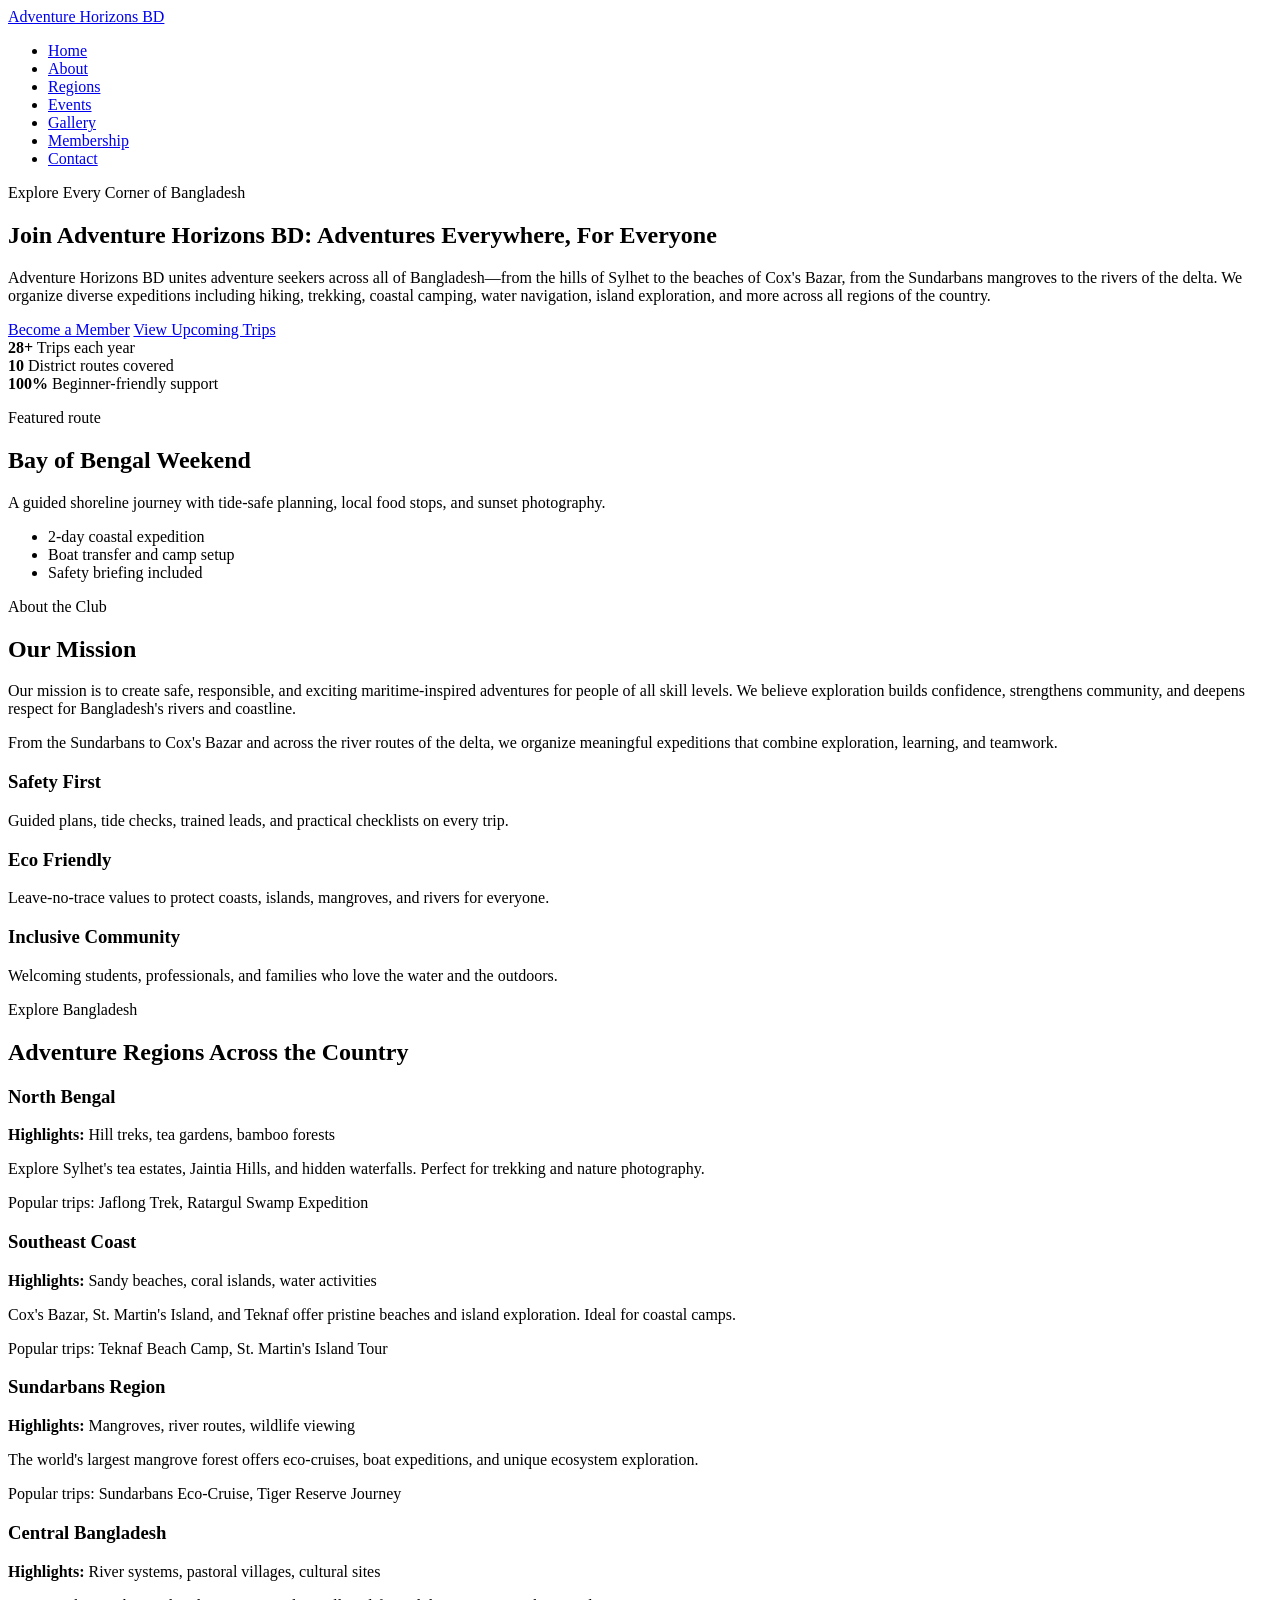
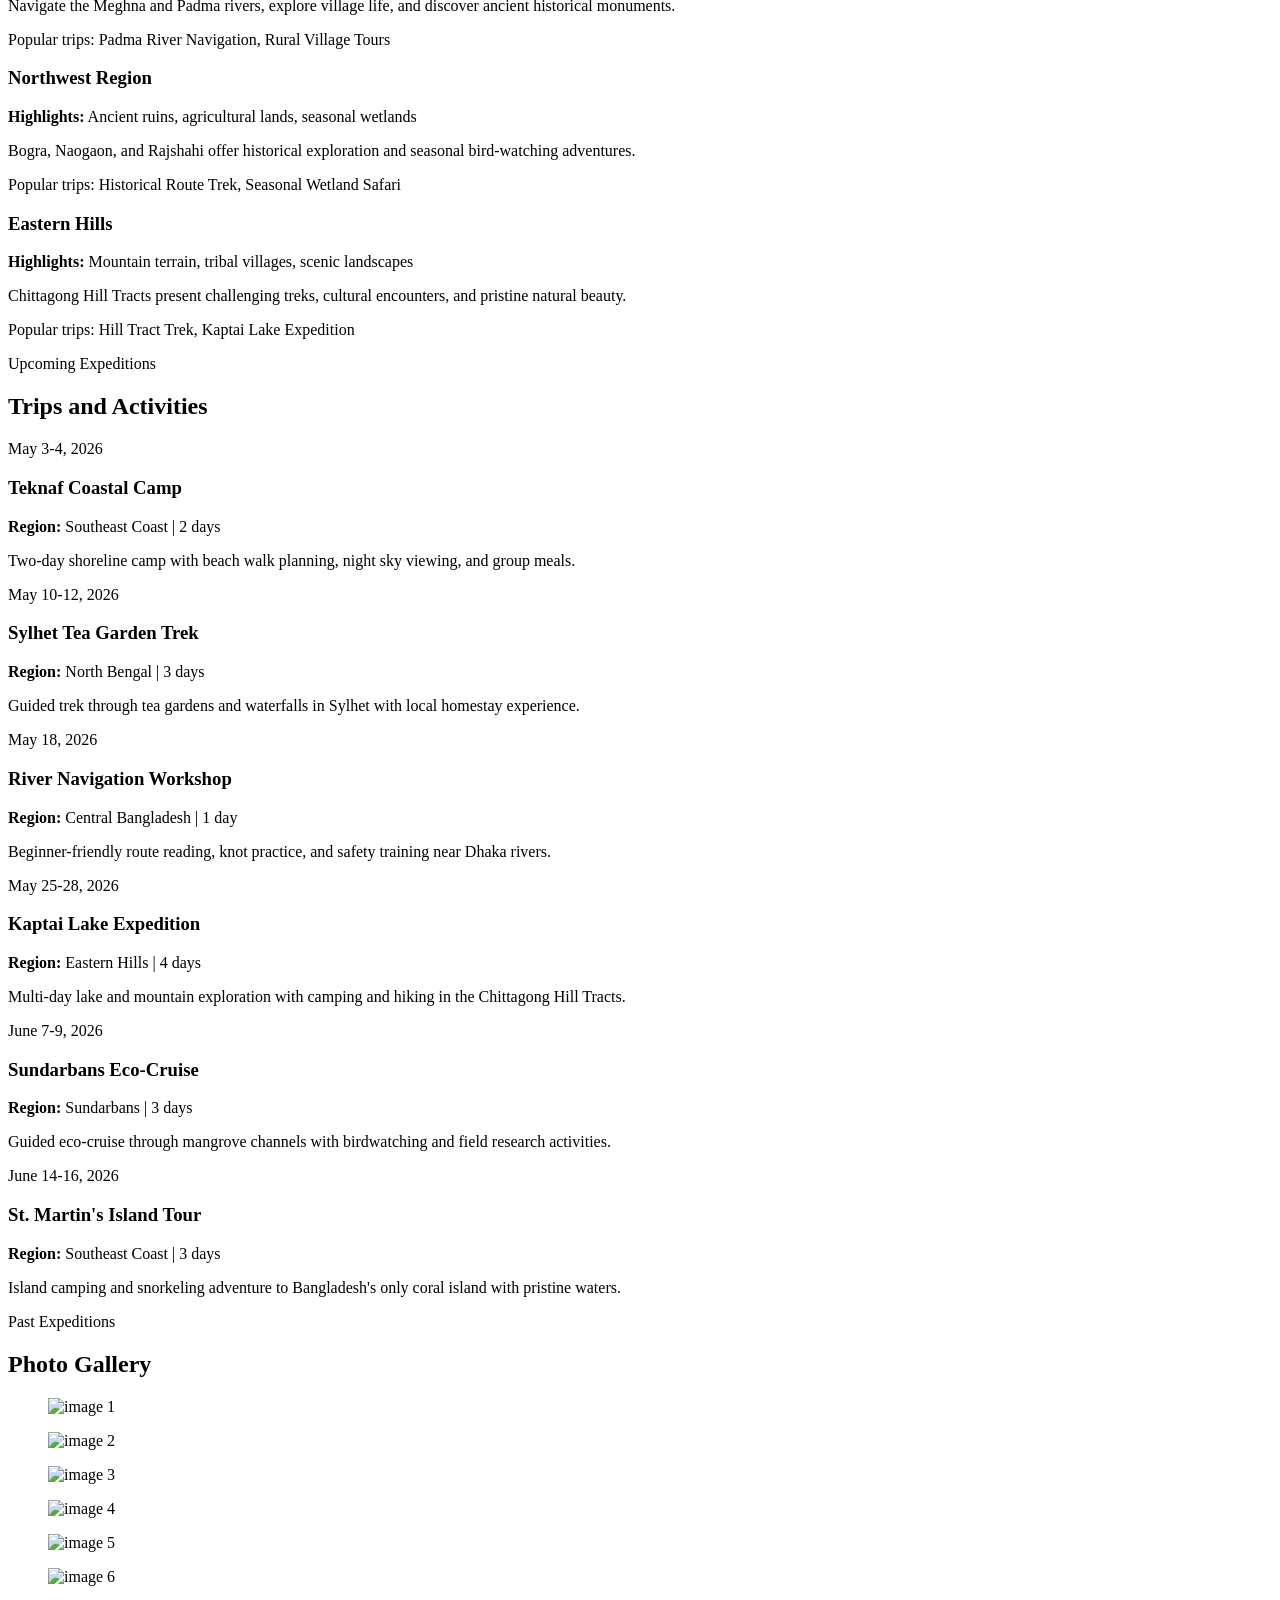
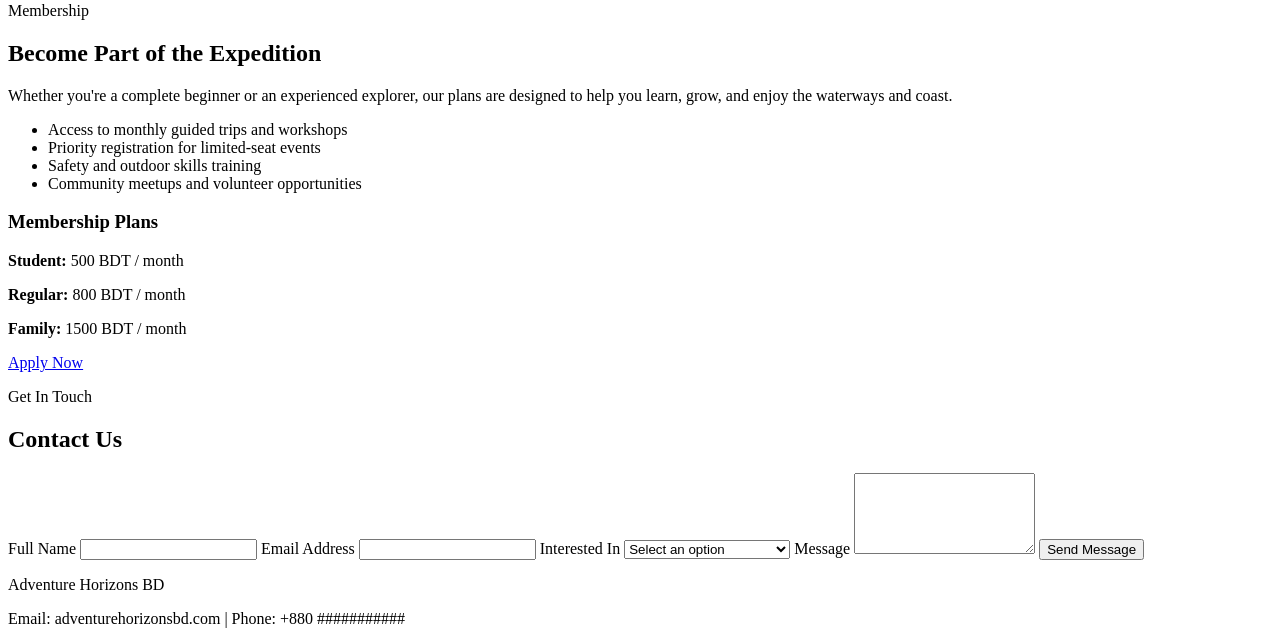
==== index.html @ 8d4cd026 "build the html structure for the website" ====
<!DOCTYPE html>
<html lang="en">
  <head>
    <meta charset="UTF-8" />
    <meta name="viewport" content="width=device-width, initial-scale=1.0" />
    <meta
      name="description"
      content="Adventure Horizons BD - outdoor adventures, expeditions, and community activities across Bangladesh."
    />
    <title>Adventure Horizons BD</title>
    <link rel="preconnect" href="https://fonts.googleapis.com" />
    <link rel="preconnect" href="https://fonts.gstatic.com" crossorigin />
    <link
      href="https://fonts.googleapis.com/css2?family=Sora:wght@400;500;600;700;800&family=Source+Sans+3:wght@400;600;700&display=swap"
      rel="stylesheet"
    />
  </head>
  <body>
    <header class="site-header">
      <div class="container nav-wrap">
        <a class="brand" href="#home">
          <span>Adventure Horizons BD</span>
        </a>

        <nav aria-label="Main navigation">
          <ul class="nav-list">
            <li><a href="#home">Home</a></li>
            <li><a href="#about">About</a></li>
            <li><a href="#regions">Regions</a></li>
            <li><a href="#events">Events</a></li>
            <li><a href="#gallery">Gallery</a></li>
            <li><a href="#membership">Membership</a></li>
            <li><a href="#contact">Contact</a></li>
          </ul>
        </nav>
      </div>
    </header>

    <main>
      <section id="home" class="hero">
        <div class="hero-overlay"></div>
        <div class="container hero-content">
          <p class="eyebrow">Explore Every Corner of Bangladesh</p>
          <h1>Join Adventure Horizons BD: Adventures Everywhere, For Everyone</h1>
          <p>
            Adventure Horizons BD unites adventure seekers across all of Bangladesh—from the hills of Sylhet to the beaches of Cox's Bazar, from the Sundarbans mangroves to the rivers of the delta. We organize diverse expeditions including hiking, trekking, coastal camping, water navigation, island exploration, and more across all regions of the country.
          </p>
          <div class="hero-actions">
            <a class="btn btn-primary" href="#membership">Become a Member</a>
            <a class="btn btn-secondary" href="#events">View Upcoming Trips</a>
          </div>
          <div class="hero-stats" aria-label="Club highlights">
            <div>
              <strong>28+</strong>
              <span>Trips each year</span>
            </div>
            <div>
              <strong>10</strong>
              <span>District routes covered</span>
            </div>
            <div>
              <strong>100%</strong>
              <span>Beginner-friendly support</span>
            </div>
          </div>
        </div>
        <aside class="hero-panel" aria-label="Featured expedition panel">
          <p class="panel-label">Featured route</p>
          <h2>Bay of Bengal Weekend</h2>
          <p>
            A guided shoreline journey with tide-safe planning, local food stops,
            and sunset photography.
          </p>
          <ul class="panel-list">
            <li>2-day coastal expedition</li>
            <li>Boat transfer and camp setup</li>
            <li>Safety briefing included</li>
          </ul>
        </aside>
      </section>

      <section id="about" class="section">
        <div class="container split-layout">
          <div>
            <p class="eyebrow">About the Club</p>
            <h2>Our Mission</h2>
            <p>
              Our mission is to create safe, responsible, and exciting maritime-inspired
              adventures for people of all skill levels. We believe exploration builds
              confidence, strengthens community, and deepens respect for Bangladesh's rivers
              and coastline.
            </p>
            <p>
              From the Sundarbans to Cox's Bazar and across the river routes of the delta,
              we organize meaningful expeditions that combine exploration, learning, and teamwork.
            </p>
          </div>
          <div class="info-cards" aria-label="Club values">
            <article class="card">
              <h3>Safety First</h3>
              <p>Guided plans, tide checks, trained leads, and practical checklists on every trip.</p>
            </article>
            <article class="card">
              <h3>Eco Friendly</h3>
              <p>Leave-no-trace values to protect coasts, islands, mangroves, and rivers for everyone.</p>
            </article>
            <article class="card">
              <h3>Inclusive Community</h3>
              <p>Welcoming students, professionals, and families who love the water and the outdoors.</p>
            </article>
          </div>
        </div>
      </section>

      <section id="regions" class="section">
        <div class="container">
          <p class="eyebrow">Explore Bangladesh</p>
          <h2>Adventure Regions Across the Country</h2>
          <div class="regions-grid">
            <article class="region-card">
              <h3>North Bengal</h3>
              <p><strong>Highlights:</strong> Hill treks, tea gardens, bamboo forests</p>
              <p>Explore Sylhet's tea estates, Jaintia Hills, and hidden waterfalls. Perfect for trekking and nature photography.</p>
              <p class="region-trips">Popular trips: Jaflong Trek, Ratargul Swamp Expedition</p>
            </article>
            <article class="region-card">
              <h3>Southeast Coast</h3>
              <p><strong>Highlights:</strong> Sandy beaches, coral islands, water activities</p>
              <p>Cox's Bazar, St. Martin's Island, and Teknaf offer pristine beaches and island exploration. Ideal for coastal camps.</p>
              <p class="region-trips">Popular trips: Teknaf Beach Camp, St. Martin's Island Tour</p>
            </article>
            <article class="region-card">
              <h3>Sundarbans Region</h3>
              <p><strong>Highlights:</strong> Mangroves, river routes, wildlife viewing</p>
              <p>The world's largest mangrove forest offers eco-cruises, boat expeditions, and unique ecosystem exploration.</p>
              <p class="region-trips">Popular trips: Sundarbans Eco-Cruise, Tiger Reserve Journey</p>
            </article>
            <article class="region-card">
              <h3>Central Bangladesh</h3>
              <p><strong>Highlights:</strong> River systems, pastoral villages, cultural sites</p>
              <p>Navigate the Meghna and Padma rivers, explore village life, and discover ancient historical monuments.</p>
              <p class="region-trips">Popular trips: Padma River Navigation, Rural Village Tours</p>
            </article>
            <article class="region-card">
              <h3>Northwest Region</h3>
              <p><strong>Highlights:</strong> Ancient ruins, agricultural lands, seasonal wetlands</p>
              <p>Bogra, Naogaon, and Rajshahi offer historical exploration and seasonal bird-watching adventures.</p>
              <p class="region-trips">Popular trips: Historical Route Trek, Seasonal Wetland Safari</p>
            </article>
            <article class="region-card">
              <h3>Eastern Hills</h3>
              <p><strong>Highlights:</strong> Mountain terrain, tribal villages, scenic landscapes</p>
              <p>Chittagong Hill Tracts present challenging treks, cultural encounters, and pristine natural beauty.</p>
              <p class="region-trips">Popular trips: Hill Tract Trek, Kaptai Lake Expedition</p>
            </article>
          </div>
        </div>
      </section>

      <section id="events" class="section section-muted">
        <div class="container">
          <p class="eyebrow">Upcoming Expeditions</p>
          <h2>Trips and Activities</h2>
          <div class="grid-events-expanded">
            <article class="event-card">
              <p class="event-date">May 3-4, 2026</p>
              <h3>Teknaf Coastal Camp</h3>
              <p><strong>Region:</strong> Southeast Coast | 2 days</p>
              <p>Two-day shoreline camp with beach walk planning, night sky viewing, and group meals.</p>
            </article>
            <article class="event-card">
              <p class="event-date">May 10-12, 2026</p>
              <h3>Sylhet Tea Garden Trek</h3>
              <p><strong>Region:</strong> North Bengal | 3 days</p>
              <p>Guided trek through tea gardens and waterfalls in Sylhet with local homestay experience.</p>
            </article>
            <article class="event-card">
              <p class="event-date">May 18, 2026</p>
              <h3>River Navigation Workshop</h3>
              <p><strong>Region:</strong> Central Bangladesh | 1 day</p>
              <p>Beginner-friendly route reading, knot practice, and safety training near Dhaka rivers.</p>
            </article>
            <article class="event-card">
              <p class="event-date">May 25-28, 2026</p>
              <h3>Kaptai Lake Expedition</h3>
              <p><strong>Region:</strong> Eastern Hills | 4 days</p>
              <p>Multi-day lake and mountain exploration with camping and hiking in the Chittagong Hill Tracts.</p>
            </article>
            <article class="event-card">
              <p class="event-date">June 7-9, 2026</p>
              <h3>Sundarbans Eco-Cruise</h3>
              <p><strong>Region:</strong> Sundarbans | 3 days</p>
              <p>Guided eco-cruise through mangrove channels with birdwatching and field research activities.</p>
            </article>
            <article class="event-card">
              <p class="event-date">June 14-16, 2026</p>
              <h3>St. Martin's Island Tour</h3>
              <p><strong>Region:</strong> Southeast Coast | 3 days</p>
              <p>Island camping and snorkeling adventure to Bangladesh's only coral island with pristine waters.</p>
            </article>
          </div>
        </div>
      </section>

      <section id="gallery" class="section">
        <div class="container">
          <p class="eyebrow">Past Expeditions</p>
          <h2>Photo Gallery</h2>
          <div class="gallery-grid">
            <figure class="gallery-item">
              <img alt="image 1"/>
            </figure>
            <figure class="gallery-item">
              <img alt="image 2"/>
            </figure>
            <figure class="gallery-item">
              <img alt="image 3"/>
            </figure>
            <figure class="gallery-item">
              <img alt="image 4"/>
            </figure>
            <figure class="gallery-item">
              <img alt="image 5"/>
            </figure>
            <figure class="gallery-item">
              <img alt="image 6"/>
            </figure>
          </div>
        </div>
      </section>

      <section id="membership" class="section section-muted">
        <div class="container split-layout">
          <div>
            <p class="eyebrow">Membership</p>
            <h2>Become Part of the Expedition</h2>
            <p>
                Whether you're a complete beginner or an experienced explorer, our plans are designed to help you learn, grow, and enjoy the waterways and coast.
            </p>
            <ul class="benefits">
                <li>Access to monthly guided trips and workshops</li>
              <li>Priority registration for limited-seat events</li>
              <li>Safety and outdoor skills training</li>
              <li>Community meetups and volunteer opportunities</li>
            </ul>
          </div>
          <article class="pricing-card" aria-label="Membership plans">
            <h3>Membership Plans</h3>
            <p><strong>Student:</strong> 500 BDT / month</p>
            <p><strong>Regular:</strong> 800 BDT / month</p>
            <p><strong>Family:</strong> 1500 BDT / month</p>
            <a class="btn btn-primary" href="#contact">Apply Now</a>
          </article>
        </div>
      </section>

      <section id="contact" class="section">
        <div class="container">
          <p class="eyebrow">Get In Touch</p>
          <h2>Contact Us</h2>
          <form class="contact-form" action="#" method="post">
            <label for="name">Full Name</label>
            <input id="name" name="name" type="text" required />

            <label for="email">Email Address</label>
            <input id="email" name="email" type="email" required />

            <label for="interest">Interested In</label>
            <select id="interest" name="interest" required>
              <option value="">Select an option</option>
              <option value="hiking">Hiking</option>
              <option value="camping">Camping</option>
              <option value="cycling">Cycling</option>
              <option value="membership">Membership Information</option>
            </select>

            <label for="message">Message</label>
            <textarea id="message" name="message" rows="5" required></textarea>

            <button class="btn btn-primary" type="submit">Send Message</button>
          </form>
        </div>
      </section>
    </main>

    <footer class="site-footer">
      <div class="container footer-wrap">
        <p>Adventure Horizons BD</p>
        <p>Email: adventurehorizonsbd.com | Phone: +880 ###########</p>
      </div>
    </footer>
  </body>
</html>
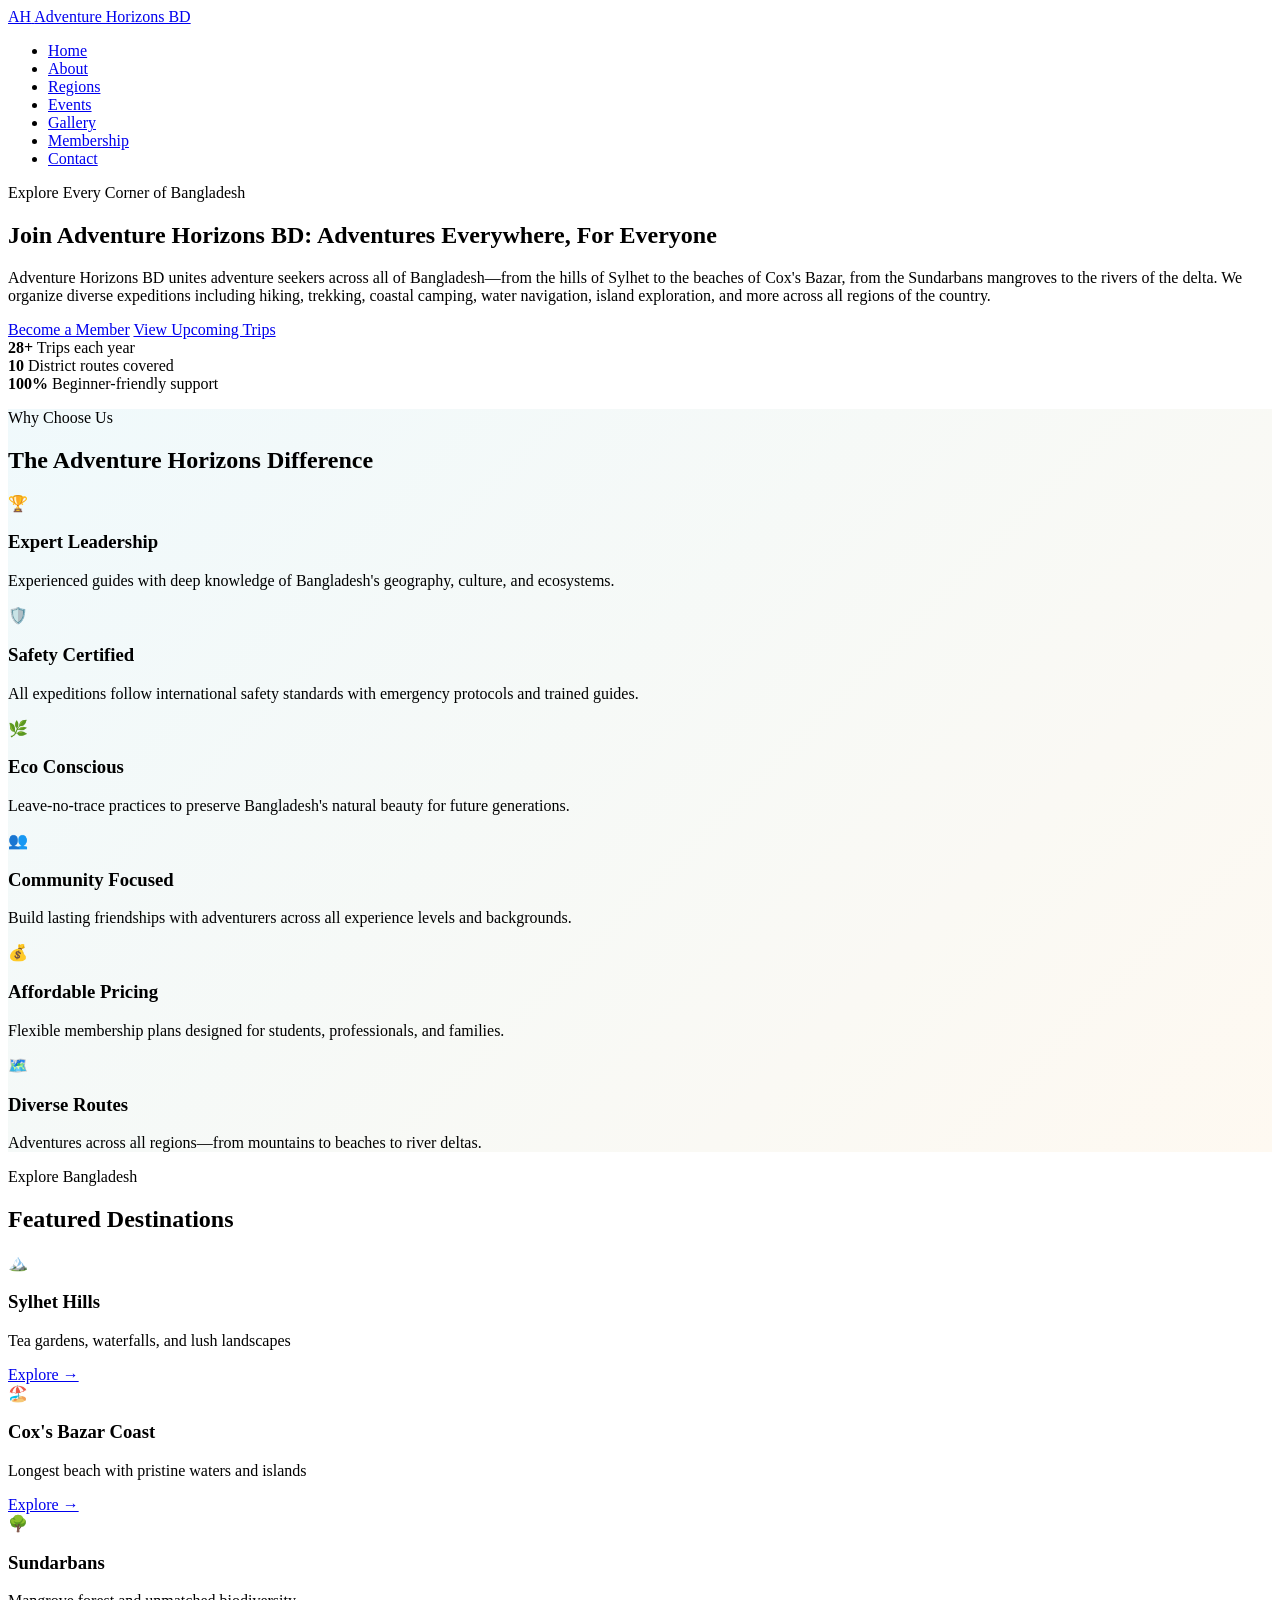
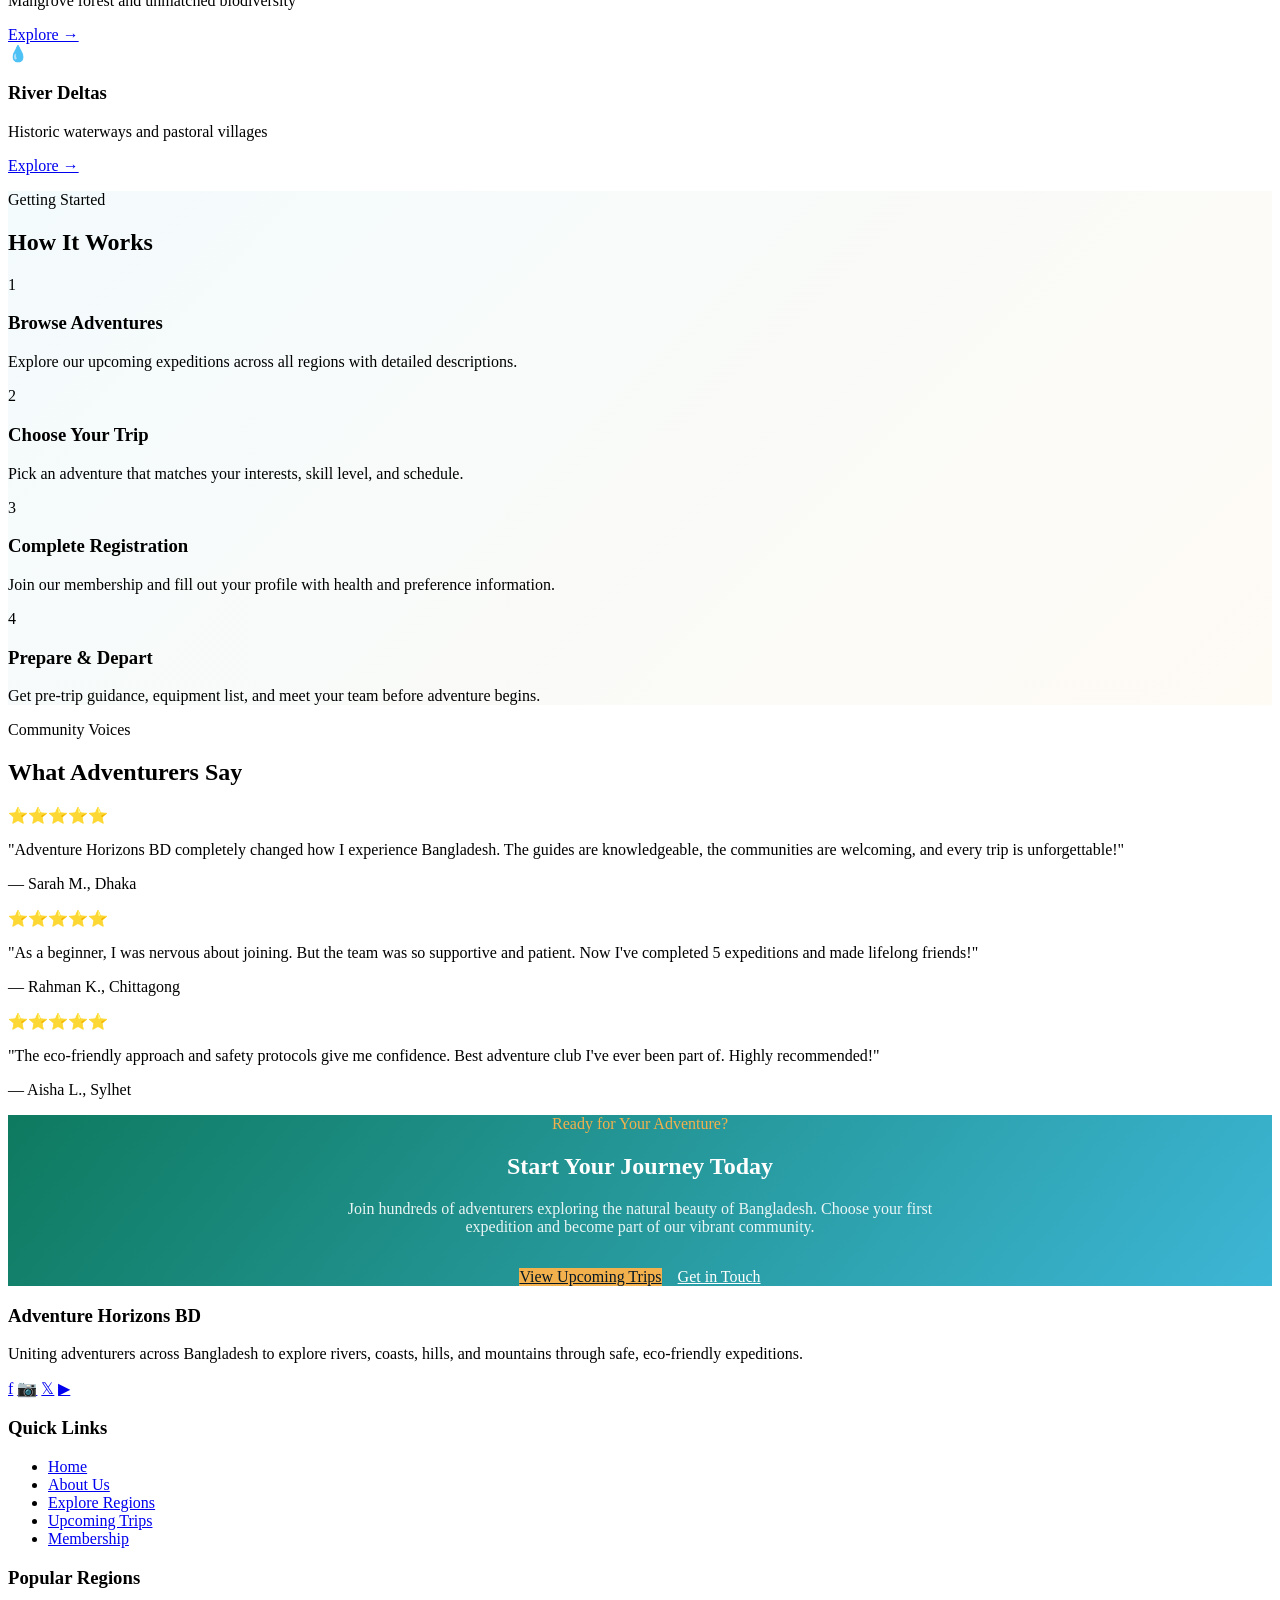
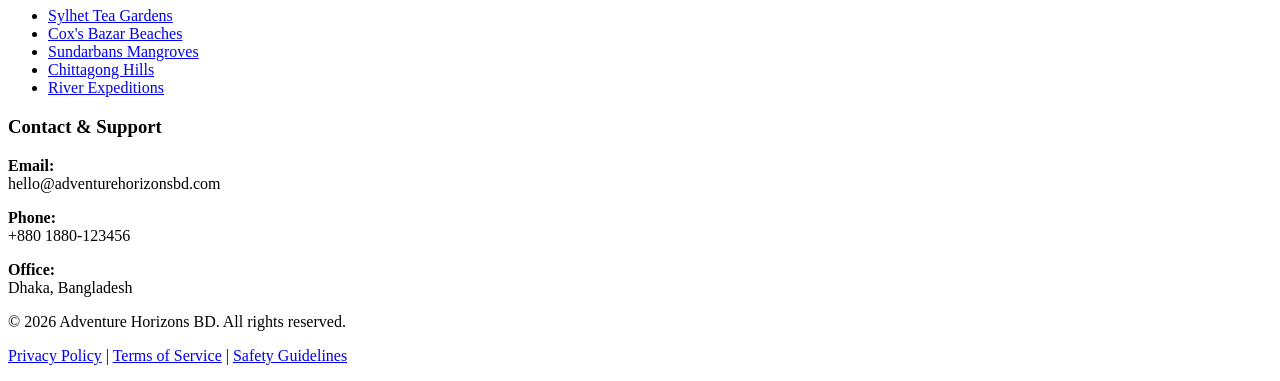
==== commit 4734658d: "change the home structure and create different html file for different different navigation link" ====
--- a/index.html
+++ b/index.html
@@ -14,28 +14,29 @@
       href="https://fonts.googleapis.com/css2?family=Sora:wght@400;500;600;700;800&family=Source+Sans+3:wght@400;600;700&display=swap"
       rel="stylesheet"
     />
+    <link rel="stylesheet" href="styles.css" />
   </head>
   <body>
     <header class="site-header">
       <div class="container nav-wrap">
-        <a class="brand" href="#home">
+        <a class="brand" href="index.html">
+          <span class="brand-mark">AH</span>
           <span>Adventure Horizons BD</span>
         </a>
 
         <nav aria-label="Main navigation">
           <ul class="nav-list">
-            <li><a href="#home">Home</a></li>
-            <li><a href="#about">About</a></li>
-            <li><a href="#regions">Regions</a></li>
-            <li><a href="#events">Events</a></li>
-            <li><a href="#gallery">Gallery</a></li>
-            <li><a href="#membership">Membership</a></li>
-            <li><a href="#contact">Contact</a></li>
+            <li><a href="index.html">Home</a></li>
+            <li><a href="about.html">About</a></li>
+            <li><a href="regions.html">Regions</a></li>
+            <li><a href="events.html">Events</a></li>
+            <li><a href="gallery.html">Gallery</a></li>
+            <li><a href="membership.html">Membership</a></li>
+            <li><a href="contact.html">Contact</a></li>
           </ul>
         </nav>
       </div>
     </header>
-
     <main>
       <section id="home" class="hero">
         <div class="hero-overlay"></div>
@@ -46,8 +47,8 @@
             Adventure Horizons BD unites adventure seekers across all of Bangladesh—from the hills of Sylhet to the beaches of Cox's Bazar, from the Sundarbans mangroves to the rivers of the delta. We organize diverse expeditions including hiking, trekking, coastal camping, water navigation, island exploration, and more across all regions of the country.
           </p>
           <div class="hero-actions">
-            <a class="btn btn-primary" href="#membership">Become a Member</a>
-            <a class="btn btn-secondary" href="#events">View Upcoming Trips</a>
+            <a class="btn btn-primary" href="membership.html">Become a Member</a>
+            <a class="btn btn-secondary" href="events.html">View Upcoming Trips</a>
           </div>
           <div class="hero-stats" aria-label="Club highlights">
             <div>
@@ -64,229 +65,202 @@
             </div>
           </div>
         </div>
-        <aside class="hero-panel" aria-label="Featured expedition panel">
-          <p class="panel-label">Featured route</p>
-          <h2>Bay of Bengal Weekend</h2>
+      </section>
+
+      <section class="section why-section" style="background: linear-gradient(135deg, rgba(61, 182, 214, 0.08), rgba(243, 177, 77, 0.08));">
+        <div class="container">
+          <p class="eyebrow">Why Choose Us</p>
+          <h2>The Adventure Horizons Difference</h2>
+          <div class="why-grid">
+            <article class="why-card">
+              <div class="why-icon">🏆</div>
+              <h3>Expert Leadership</h3>
+              <p>Experienced guides with deep knowledge of Bangladesh's geography, culture, and ecosystems.</p>
+            </article>
+            <article class="why-card">
+              <div class="why-icon">🛡️</div>
+              <h3>Safety Certified</h3>
+              <p>All expeditions follow international safety standards with emergency protocols and trained guides.</p>
+            </article>
+            <article class="why-card">
+              <div class="why-icon">🌿</div>
+              <h3>Eco Conscious</h3>
+              <p>Leave-no-trace practices to preserve Bangladesh's natural beauty for future generations.</p>
+            </article>
+            <article class="why-card">
+              <div class="why-icon">👥</div>
+              <h3>Community Focused</h3>
+              <p>Build lasting friendships with adventurers across all experience levels and backgrounds.</p>
+            </article>
+            <article class="why-card">
+              <div class="why-icon">💰</div>
+              <h3>Affordable Pricing</h3>
+              <p>Flexible membership plans designed for students, professionals, and families.</p>
+            </article>
+            <article class="why-card">
+              <div class="why-icon">🗺️</div>
+              <h3>Diverse Routes</h3>
+              <p>Adventures across all regions—from mountains to beaches to river deltas.</p>
+            </article>
+          </div>
+        </div>
+      </section>
+
+      <section class="section featured-destinations">
+        <div class="container">
+          <p class="eyebrow">Explore Bangladesh</p>
+          <h2>Featured Destinations</h2>
+          <div class="destinations-grid">
+            <div class="destination-card">
+              <div class="destination-header">🏔️</div>
+              <h3>Sylhet Hills</h3>
+              <p>Tea gardens, waterfalls, and lush landscapes</p>
+              <a href="regions.html" class="explore-link">Explore →</a>
+            </div>
+            <div class="destination-card">
+              <div class="destination-header">🏖️</div>
+              <h3>Cox's Bazar Coast</h3>
+              <p>Longest beach with pristine waters and islands</p>
+              <a href="regions.html" class="explore-link">Explore →</a>
+            </div>
+            <div class="destination-card">
+              <div class="destination-header">🌳</div>
+              <h3>Sundarbans</h3>
+              <p>Mangrove forest and unmatched biodiversity</p>
+              <a href="regions.html" class="explore-link">Explore →</a>
+            </div>
+            <div class="destination-card">
+              <div class="destination-header">💧</div>
+              <h3>River Deltas</h3>
+              <p>Historic waterways and pastoral villages</p>
+              <a href="regions.html" class="explore-link">Explore →</a>
+            </div>
+          </div>
+        </div>
+      </section>
+
+      <section class="section how-it-works-section" style="background: linear-gradient(135deg, rgba(61, 182, 214, 0.06), rgba(243, 177, 77, 0.06));">
+        <div class="container">
+          <p class="eyebrow">Getting Started</p>
+          <h2>How It Works</h2>
+          <div class="steps-grid">
+            <div class="step-card">
+              <div class="step-number">1</div>
+              <h3>Browse Adventures</h3>
+              <p>Explore our upcoming expeditions across all regions with detailed descriptions.</p>
+            </div>
+            <div class="step-card">
+              <div class="step-number">2</div>
+              <h3>Choose Your Trip</h3>
+              <p>Pick an adventure that matches your interests, skill level, and schedule.</p>
+            </div>
+            <div class="step-card">
+              <div class="step-number">3</div>
+              <h3>Complete Registration</h3>
+              <p>Join our membership and fill out your profile with health and preference information.</p>
+            </div>
+            <div class="step-card">
+              <div class="step-number">4</div>
+              <h3>Prepare & Depart</h3>
+              <p>Get pre-trip guidance, equipment list, and meet your team before adventure begins.</p>
+            </div>
+          </div>
+        </div>
+      </section>
+
+      <section class="section testimonials-section">
+        <div class="container">
+          <p class="eyebrow">Community Voices</p>
+          <h2>What Adventurers Say</h2>
+          <div class="testimonials-grid">
+            <article class="testimonial-card">
+              <div class="stars">⭐⭐⭐⭐⭐</div>
+              <p class="quote">"Adventure Horizons BD completely changed how I experience Bangladesh. The guides are knowledgeable, the communities are welcoming, and every trip is unforgettable!"</p>
+              <p class="author">— Sarah M., Dhaka</p>
+            </article>
+            <article class="testimonial-card">
+              <div class="stars">⭐⭐⭐⭐⭐</div>
+              <p class="quote">"As a beginner, I was nervous about joining. But the team was so supportive and patient. Now I've completed 5 expeditions and made lifelong friends!"</p>
+              <p class="author">— Rahman K., Chittagong</p>
+            </article>
+            <article class="testimonial-card">
+              <div class="stars">⭐⭐⭐⭐⭐</div>
+              <p class="quote">"The eco-friendly approach and safety protocols give me confidence. Best adventure club I've ever been part of. Highly recommended!"</p>
+              <p class="author">— Aisha L., Sylhet</p>
+            </article>
+          </div>
+        </div>
+      </section>
+
+      <section class="section cta-section" style="background: linear-gradient(130deg, #0e7a5f 0%, #3db6d6 100%); color: white;">
+        <div class="container">
+          <div style="text-align: center;">
+            <p class="eyebrow" style="color: #f3b14d;">Ready for Your Adventure?</p>
+            <h2 style="color: white;">Start Your Journey Today</h2>
+            <p style="color: rgba(255, 255, 255, 0.9); max-width: 600px; margin: 1rem auto 2rem;">
+              Join hundreds of adventurers exploring the natural beauty of Bangladesh. Choose your first expedition and become part of our vibrant community.
+            </p>
+            <div style="display: flex; gap: 1rem; justify-content: center; flex-wrap: wrap;">
+              <a class="btn btn-primary" href="events.html" style="background: #f3b14d; color: #061723;">View Upcoming Trips</a>
+              <a class="btn btn-secondary" href="contact.html" style="border-color: white; color: white;">Get in Touch</a>
+            </div>
+          </div>
+        </div>
+      </section>
+    </main>
+
+    <footer class="site-footer">
+      <div class="container">
+        <div class="footer-grid">
+          <section class="footer-column">
+            <h3>Adventure Horizons BD</h3>
+            <p>Uniting adventurers across Bangladesh to explore rivers, coasts, hills, and mountains through safe, eco-friendly expeditions.</p>
+            <div class="social-links">
+              <a href="#" aria-label="Facebook">f</a>
+              <a href="#" aria-label="Instagram">📷</a>
+              <a href="#" aria-label="Twitter">𝕏</a>
+              <a href="#" aria-label="YouTube">▶</a>
+            </div>
+          </section>
+
+          <section class="footer-column">
+            <h3>Quick Links</h3>
+            <ul>
+              <li><a href="index.html">Home</a></li>
+              <li><a href="about.html">About Us</a></li>
+              <li><a href="regions.html">Explore Regions</a></li>
+              <li><a href="events.html">Upcoming Trips</a></li>
+              <li><a href="membership.html">Membership</a></li>
+            </ul>
+          </section>
+
+          <section class="footer-column">
+            <h3>Popular Regions</h3>
+            <ul>
+              <li><a href="regions.html">Sylhet Tea Gardens</a></li>
+              <li><a href="regions.html">Cox's Bazar Beaches</a></li>
+              <li><a href="regions.html">Sundarbans Mangroves</a></li>
+              <li><a href="regions.html">Chittagong Hills</a></li>
+              <li><a href="regions.html">River Expeditions</a></li>
+            </ul>
+          </section>
+
+          <section class="footer-column">
+            <h3>Contact & Support</h3>
+            <p><strong>Email:</strong><br>hello@adventurehorizonsbd.com</p>
+            <p><strong>Phone:</strong><br>+880 1880-123456</p>
+            <p><strong>Office:</strong><br>Dhaka, Bangladesh</p>
+          </section>
+        </div>
+
+        <div class="footer-bottom">
+          <p>&copy; 2026 Adventure Horizons BD. All rights reserved.</p>
           <p>
-            A guided shoreline journey with tide-safe planning, local food stops,
-            and sunset photography.
+            <a href="#">Privacy Policy</a> | 
+            <a href="#">Terms of Service</a> | 
+            <a href="#">Safety Guidelines</a>
           </p>
-          <ul class="panel-list">
-            <li>2-day coastal expedition</li>
-            <li>Boat transfer and camp setup</li>
-            <li>Safety briefing included</li>
-          </ul>
-        </aside>
-      </section>
-
-      <section id="about" class="section">
-        <div class="container split-layout">
-          <div>
-            <p class="eyebrow">About the Club</p>
-            <h2>Our Mission</h2>
-            <p>
-              Our mission is to create safe, responsible, and exciting maritime-inspired
-              adventures for people of all skill levels. We believe exploration builds
-              confidence, strengthens community, and deepens respect for Bangladesh's rivers
-              and coastline.
-            </p>
-            <p>
-              From the Sundarbans to Cox's Bazar and across the river routes of the delta,
-              we organize meaningful expeditions that combine exploration, learning, and teamwork.
-            </p>
-          </div>
-          <div class="info-cards" aria-label="Club values">
-            <article class="card">
-              <h3>Safety First</h3>
-              <p>Guided plans, tide checks, trained leads, and practical checklists on every trip.</p>
-            </article>
-            <article class="card">
-              <h3>Eco Friendly</h3>
-              <p>Leave-no-trace values to protect coasts, islands, mangroves, and rivers for everyone.</p>
-            </article>
-            <article class="card">
-              <h3>Inclusive Community</h3>
-              <p>Welcoming students, professionals, and families who love the water and the outdoors.</p>
-            </article>
-          </div>
-        </div>
-      </section>
-
-      <section id="regions" class="section">
-        <div class="container">
-          <p class="eyebrow">Explore Bangladesh</p>
-          <h2>Adventure Regions Across the Country</h2>
-          <div class="regions-grid">
-            <article class="region-card">
-              <h3>North Bengal</h3>
-              <p><strong>Highlights:</strong> Hill treks, tea gardens, bamboo forests</p>
-              <p>Explore Sylhet's tea estates, Jaintia Hills, and hidden waterfalls. Perfect for trekking and nature photography.</p>
-              <p class="region-trips">Popular trips: Jaflong Trek, Ratargul Swamp Expedition</p>
-            </article>
-            <article class="region-card">
-              <h3>Southeast Coast</h3>
-              <p><strong>Highlights:</strong> Sandy beaches, coral islands, water activities</p>
-              <p>Cox's Bazar, St. Martin's Island, and Teknaf offer pristine beaches and island exploration. Ideal for coastal camps.</p>
-              <p class="region-trips">Popular trips: Teknaf Beach Camp, St. Martin's Island Tour</p>
-            </article>
-            <article class="region-card">
-              <h3>Sundarbans Region</h3>
-              <p><strong>Highlights:</strong> Mangroves, river routes, wildlife viewing</p>
-              <p>The world's largest mangrove forest offers eco-cruises, boat expeditions, and unique ecosystem exploration.</p>
-              <p class="region-trips">Popular trips: Sundarbans Eco-Cruise, Tiger Reserve Journey</p>
-            </article>
-            <article class="region-card">
-              <h3>Central Bangladesh</h3>
-              <p><strong>Highlights:</strong> River systems, pastoral villages, cultural sites</p>
-              <p>Navigate the Meghna and Padma rivers, explore village life, and discover ancient historical monuments.</p>
-              <p class="region-trips">Popular trips: Padma River Navigation, Rural Village Tours</p>
-            </article>
-            <article class="region-card">
-              <h3>Northwest Region</h3>
-              <p><strong>Highlights:</strong> Ancient ruins, agricultural lands, seasonal wetlands</p>
-              <p>Bogra, Naogaon, and Rajshahi offer historical exploration and seasonal bird-watching adventures.</p>
-              <p class="region-trips">Popular trips: Historical Route Trek, Seasonal Wetland Safari</p>
-            </article>
-            <article class="region-card">
-              <h3>Eastern Hills</h3>
-              <p><strong>Highlights:</strong> Mountain terrain, tribal villages, scenic landscapes</p>
-              <p>Chittagong Hill Tracts present challenging treks, cultural encounters, and pristine natural beauty.</p>
-              <p class="region-trips">Popular trips: Hill Tract Trek, Kaptai Lake Expedition</p>
-            </article>
-          </div>
-        </div>
-      </section>
-
-      <section id="events" class="section section-muted">
-        <div class="container">
-          <p class="eyebrow">Upcoming Expeditions</p>
-          <h2>Trips and Activities</h2>
-          <div class="grid-events-expanded">
-            <article class="event-card">
-              <p class="event-date">May 3-4, 2026</p>
-              <h3>Teknaf Coastal Camp</h3>
-              <p><strong>Region:</strong> Southeast Coast | 2 days</p>
-              <p>Two-day shoreline camp with beach walk planning, night sky viewing, and group meals.</p>
-            </article>
-            <article class="event-card">
-              <p class="event-date">May 10-12, 2026</p>
-              <h3>Sylhet Tea Garden Trek</h3>
-              <p><strong>Region:</strong> North Bengal | 3 days</p>
-              <p>Guided trek through tea gardens and waterfalls in Sylhet with local homestay experience.</p>
-            </article>
-            <article class="event-card">
-              <p class="event-date">May 18, 2026</p>
-              <h3>River Navigation Workshop</h3>
-              <p><strong>Region:</strong> Central Bangladesh | 1 day</p>
-              <p>Beginner-friendly route reading, knot practice, and safety training near Dhaka rivers.</p>
-            </article>
-            <article class="event-card">
-              <p class="event-date">May 25-28, 2026</p>
-              <h3>Kaptai Lake Expedition</h3>
-              <p><strong>Region:</strong> Eastern Hills | 4 days</p>
-              <p>Multi-day lake and mountain exploration with camping and hiking in the Chittagong Hill Tracts.</p>
-            </article>
-            <article class="event-card">
-              <p class="event-date">June 7-9, 2026</p>
-              <h3>Sundarbans Eco-Cruise</h3>
-              <p><strong>Region:</strong> Sundarbans | 3 days</p>
-              <p>Guided eco-cruise through mangrove channels with birdwatching and field research activities.</p>
-            </article>
-            <article class="event-card">
-              <p class="event-date">June 14-16, 2026</p>
-              <h3>St. Martin's Island Tour</h3>
-              <p><strong>Region:</strong> Southeast Coast | 3 days</p>
-              <p>Island camping and snorkeling adventure to Bangladesh's only coral island with pristine waters.</p>
-            </article>
-          </div>
-        </div>
-      </section>
-
-      <section id="gallery" class="section">
-        <div class="container">
-          <p class="eyebrow">Past Expeditions</p>
-          <h2>Photo Gallery</h2>
-          <div class="gallery-grid">
-            <figure class="gallery-item">
-              <img alt="image 1"/>
-            </figure>
-            <figure class="gallery-item">
-              <img alt="image 2"/>
-            </figure>
-            <figure class="gallery-item">
-              <img alt="image 3"/>
-            </figure>
-            <figure class="gallery-item">
-              <img alt="image 4"/>
-            </figure>
-            <figure class="gallery-item">
-              <img alt="image 5"/>
-            </figure>
-            <figure class="gallery-item">
-              <img alt="image 6"/>
-            </figure>
-          </div>
-        </div>
-      </section>
-
-      <section id="membership" class="section section-muted">
-        <div class="container split-layout">
-          <div>
-            <p class="eyebrow">Membership</p>
-            <h2>Become Part of the Expedition</h2>
-            <p>
-                Whether you're a complete beginner or an experienced explorer, our plans are designed to help you learn, grow, and enjoy the waterways and coast.
-            </p>
-            <ul class="benefits">
-                <li>Access to monthly guided trips and workshops</li>
-              <li>Priority registration for limited-seat events</li>
-              <li>Safety and outdoor skills training</li>
-              <li>Community meetups and volunteer opportunities</li>
-            </ul>
-          </div>
-          <article class="pricing-card" aria-label="Membership plans">
-            <h3>Membership Plans</h3>
-            <p><strong>Student:</strong> 500 BDT / month</p>
-            <p><strong>Regular:</strong> 800 BDT / month</p>
-            <p><strong>Family:</strong> 1500 BDT / month</p>
-            <a class="btn btn-primary" href="#contact">Apply Now</a>
-          </article>
-        </div>
-      </section>
-
-      <section id="contact" class="section">
-        <div class="container">
-          <p class="eyebrow">Get In Touch</p>
-          <h2>Contact Us</h2>
-          <form class="contact-form" action="#" method="post">
-            <label for="name">Full Name</label>
-            <input id="name" name="name" type="text" required />
-
-            <label for="email">Email Address</label>
-            <input id="email" name="email" type="email" required />
-
-            <label for="interest">Interested In</label>
-            <select id="interest" name="interest" required>
-              <option value="">Select an option</option>
-              <option value="hiking">Hiking</option>
-              <option value="camping">Camping</option>
-              <option value="cycling">Cycling</option>
-              <option value="membership">Membership Information</option>
-            </select>
-
-            <label for="message">Message</label>
-            <textarea id="message" name="message" rows="5" required></textarea>
-
-            <button class="btn btn-primary" type="submit">Send Message</button>
-          </form>
-        </div>
-      </section>
-    </main>
-
-    <footer class="site-footer">
-      <div class="container footer-wrap">
-        <p>Adventure Horizons BD</p>
-        <p>Email: adventurehorizonsbd.com | Phone: +880 ###########</p>
+        </div>
       </div>
     </footer>
   </body>
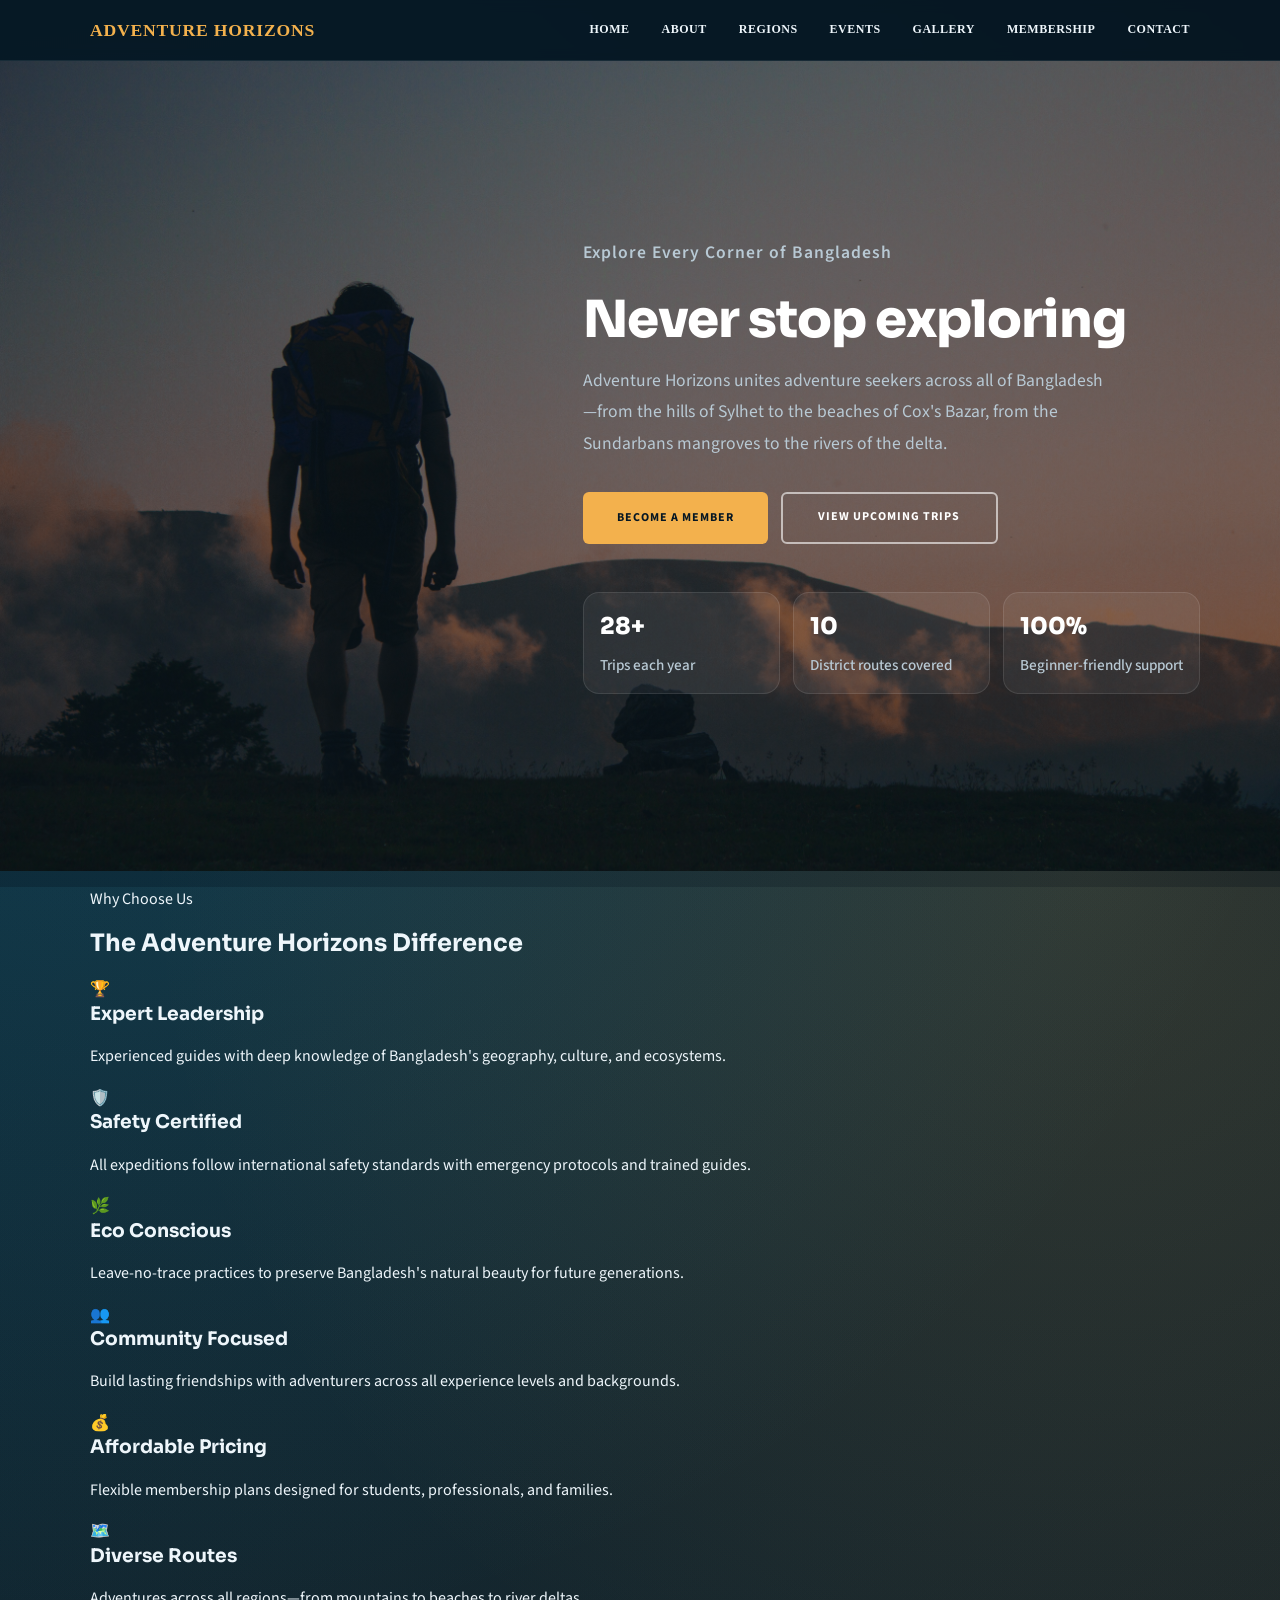
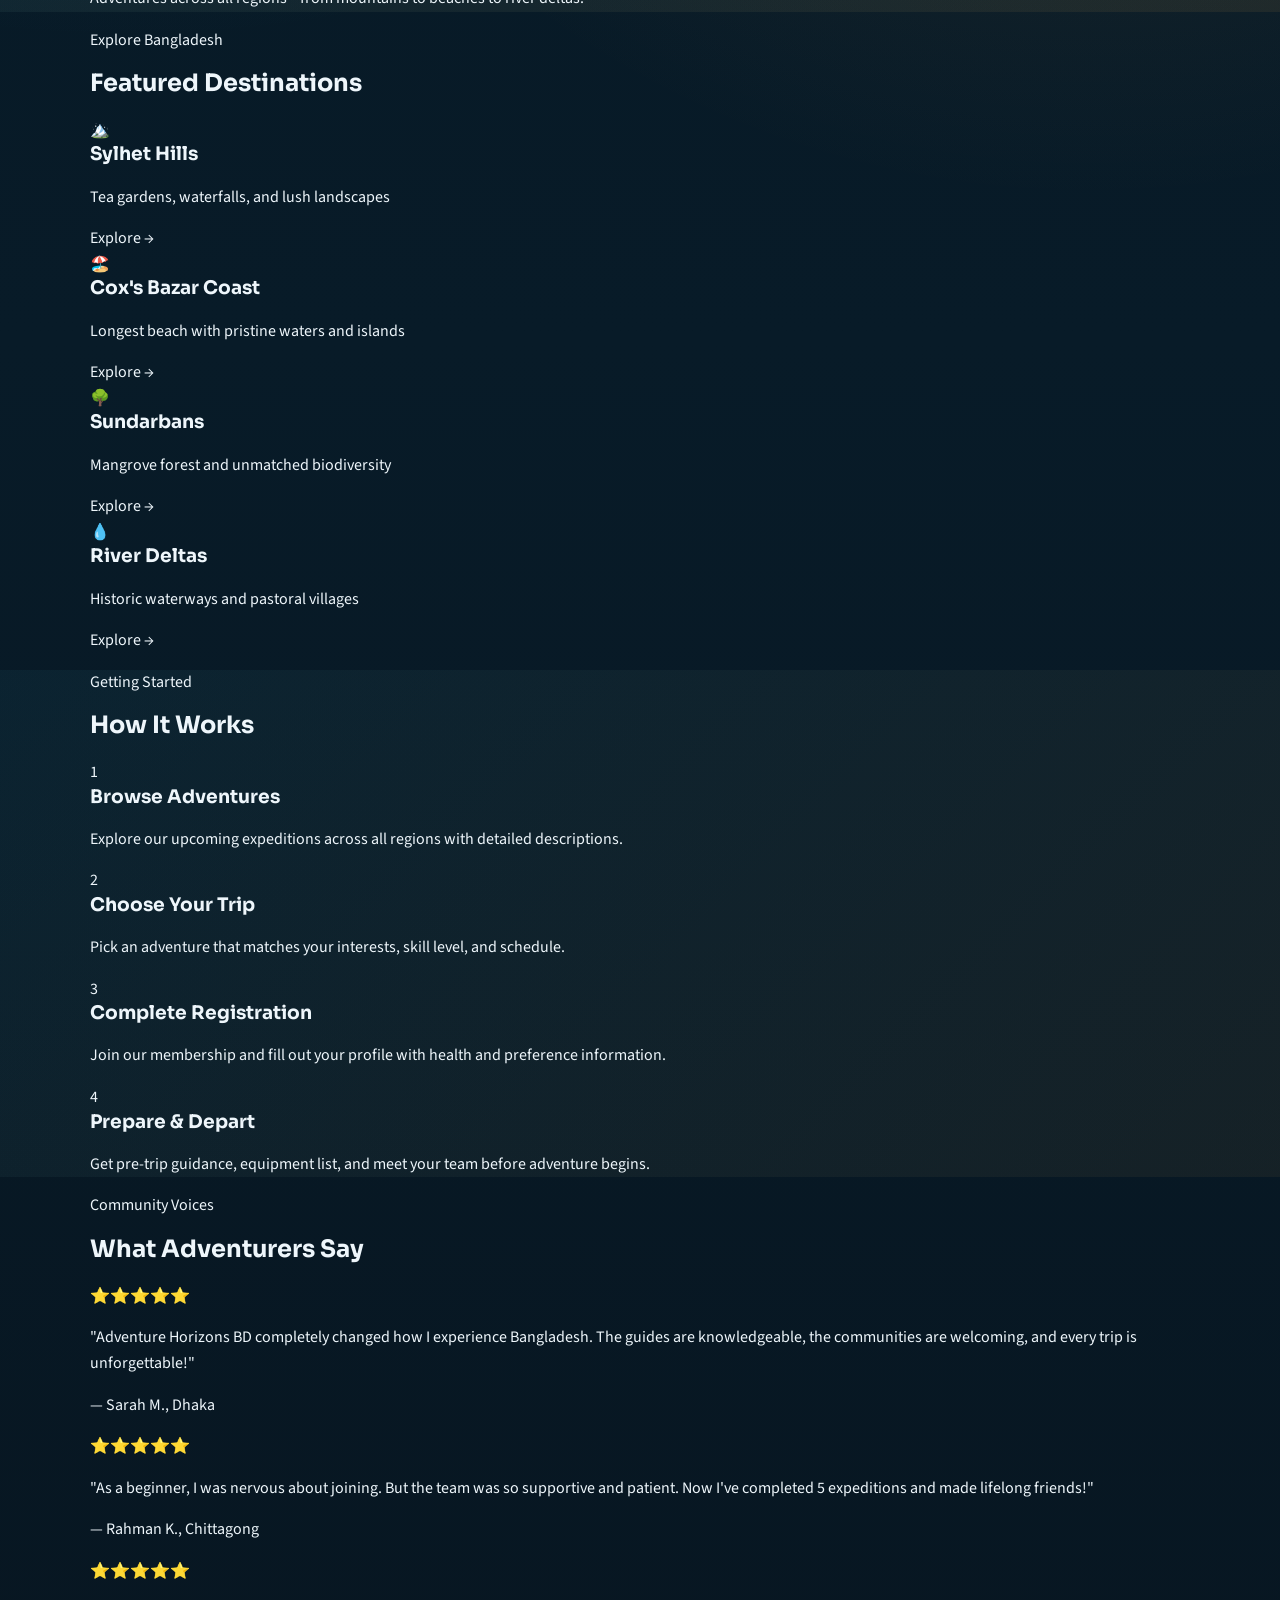
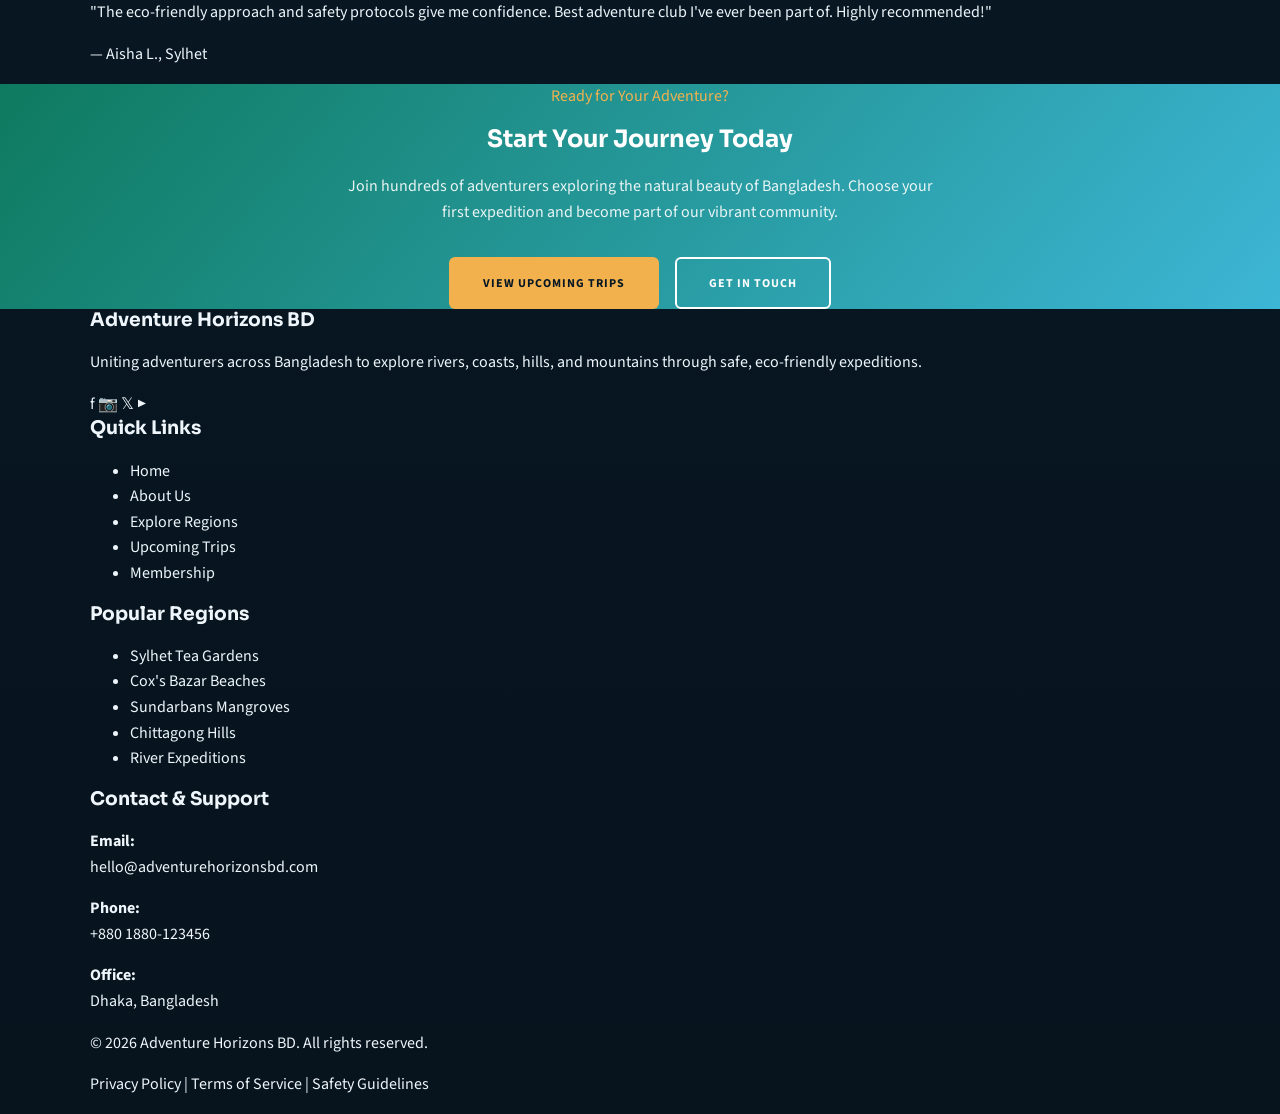
==== commit d4c4688c: "started working on css,background color added for all the html pages,add image in home section and c" ====
--- a/index.html
+++ b/index.html
@@ -18,50 +18,57 @@
   </head>
   <body>
     <header class="site-header">
-      <div class="container nav-wrap">
+      <div class="nav-wrap">
         <a class="brand" href="index.html">
-          <span class="brand-mark">AH</span>
-          <span>Adventure Horizons BD</span>
+          <span class="brand-text">ADVENTURE HORIZONS</span>
         </a>
 
         <nav aria-label="Main navigation">
           <ul class="nav-list">
-            <li><a href="index.html">Home</a></li>
-            <li><a href="about.html">About</a></li>
-            <li><a href="regions.html">Regions</a></li>
-            <li><a href="events.html">Events</a></li>
-            <li><a href="gallery.html">Gallery</a></li>
-            <li><a href="membership.html">Membership</a></li>
-            <li><a href="contact.html">Contact</a></li>
+            <li><a href="index.html">HOME</a></li>
+            <li><a href="about.html">ABOUT</a></li>
+            <li><a href="regions.html">REGIONS</a></li>
+            <li><a href="events.html">EVENTS</a></li>
+            <li><a href="gallery.html">GALLERY</a></li>
+            <li><a href="membership.html">MEMBERSHIP</a></li>
+            <li><a href="contact.html">CONTACT</a></li>
           </ul>
         </nav>
+
+        <button class="hamburger-menu" aria-label="Toggle menu">
+          <span></span>
+          <span></span>
+          <span></span>
+        </button>
       </div>
     </header>
     <main>
       <section id="home" class="hero">
-        <div class="hero-overlay"></div>
-        <div class="container hero-content">
-          <p class="eyebrow">Explore Every Corner of Bangladesh</p>
-          <h1>Join Adventure Horizons BD: Adventures Everywhere, For Everyone</h1>
-          <p>
-            Adventure Horizons BD unites adventure seekers across all of Bangladesh—from the hills of Sylhet to the beaches of Cox's Bazar, from the Sundarbans mangroves to the rivers of the delta. We organize diverse expeditions including hiking, trekking, coastal camping, water navigation, island exploration, and more across all regions of the country.
-          </p>
-          <div class="hero-actions">
-            <a class="btn btn-primary" href="membership.html">Become a Member</a>
-            <a class="btn btn-secondary" href="events.html">View Upcoming Trips</a>
-          </div>
-          <div class="hero-stats" aria-label="Club highlights">
-            <div>
-              <strong>28+</strong>
-              <span>Trips each year</span>
-            </div>
-            <div>
-              <strong>10</strong>
-              <span>District routes covered</span>
-            </div>
-            <div>
-              <strong>100%</strong>
-              <span>Beginner-friendly support</span>
+        <div class="hero-content-wrapper">
+          <div class="hero-content">
+            <p class="hero-subtitle">Explore Every Corner of Bangladesh</p>
+            <h1 class="hero-title">Never stop exploring</h1>
+            <p class="hero-description">
+              Adventure Horizons unites adventure seekers across all of Bangladesh—from the hills of Sylhet to the beaches of Cox's Bazar, from the Sundarbans mangroves to the rivers of the delta.
+            </p>
+            
+            <div class="hero-actions">
+              <a class="btn btn-primary" href="membership.html">Become a Member</a>
+              <a class="btn btn-outline" href="events.html">View Upcoming Trips</a>
+            </div>
+            <div class="hero-stats">
+              <div class="stat-card">
+                <strong class="stat-number">28+</strong>
+                <span class="stat-label">Trips each year</span>
+              </div>
+              <div class="stat-card">
+                <strong class="stat-number">10</strong>
+                <span class="stat-label">District routes covered</span>
+              </div>
+              <div class="stat-card">
+                <strong class="stat-number">100%</strong>
+                <span class="stat-label">Beginner-friendly support</span>
+              </div>
             </div>
           </div>
         </div>
--- a/styles.css
+++ b/styles.css
@@ -0,0 +1,318 @@
+:root {
+  --bg: #061723;
+  --bg-soft: #0a2333;
+  --surface: #0f2a3d;
+  --surface-soft: #15384f;
+  --text: #eef6fb;
+  --muted: #b8c9d4;
+  --primary: #3db6d6;
+  --primary-dark: #1b8fb0;
+  --accent: #f3b14d;
+  --accent-soft: #f9d9a5;
+  --radius: 18px;
+  --shadow: 0 18px 40px rgba(0, 0, 0, 0.24);
+}
+* {
+  box-sizing: border-box;
+}
+
+html {
+  scroll-behavior: smooth;
+}
+
+body {
+  margin: 0;
+  font-family: "Source Sans 3", sans-serif;
+  color: var(--text);
+  background:
+    radial-gradient(circle at 10% 10%, rgba(61, 182, 214, 0.2) 0, transparent 30%),
+    radial-gradient(circle at 85% 20%, rgba(243, 177, 77, 0.14) 0, transparent 26%),
+    linear-gradient(180deg, #061723 0%, #081b28 45%, #07131d 100%);
+  line-height: 1.6;
+}
+
+img {
+  display: block;
+  max-width: 100%;
+  height: auto;
+}
+h1,
+h2,
+h3 {
+  margin-top: 0;
+  font-family: "Sora", sans-serif;
+  line-height: 1.2;
+}
+
+a {
+  color: inherit;
+  text-decoration: none;
+}
+.container {
+  width: min(1100px, 92%);
+  margin-inline: auto;
+}
+
+.site-header {
+  position: sticky;
+  top: 0;
+  z-index: 10;
+  background: rgba(6, 23, 35, 0.85);
+  backdrop-filter: blur(6px);
+  border-bottom: 1px solid rgba(184, 201, 212, 0.1);
+}
+.nav-wrap {
+  width: min(1100px, 92%);
+  margin-inline: auto;
+  display: flex;
+  align-items: center;
+  justify-content: space-between;
+  padding: 1rem 0;
+}
+
+.brand {
+  display: flex;
+  align-items: center;
+  gap: 0.5rem;
+  font-weight: 800;
+  font-size: 0.85rem;
+  letter-spacing: 0.8px;
+}
+
+.brand-text {
+  color: var(--accent);
+  font-family:garamond;
+  font-weight: bolder;
+  font-size: 1.1rem;
+}
+
+.nav-list {
+  display: flex;
+  gap: 2rem;
+  list-style: none;
+  margin: 0;
+  padding: 0;
+  font-weight: 600;
+  font-size: 0.75rem;
+  letter-spacing: 0.5px;
+  font-family: brush scipt mt;
+}
+.nav-list a {
+  padding: 0.4rem 0;
+  border-radius: 4px;
+  transition: color 0.3s ease;
+}
+
+.nav-list a:hover,
+.nav-list a:focus-visible {
+  color: var(--accent);
+  outline: none;
+}
+.hamburger-menu {
+  display: none;
+  flex-direction: column;
+  background: none;
+  border: none;
+  cursor: pointer;
+  gap: 0.4rem;
+  padding: 0.5rem;
+}
+
+.hamburger-menu span {
+  width: 25px;
+  height: 2px;
+  background-color: var(--text);
+  border-radius: 2px;
+  transition: all 0.3s ease;
+}
+.hero {
+  position: relative;
+  min-height: 90vh;
+  display: grid;
+  grid-template-columns: 1fr;
+  gap: 0;
+  align-items: center;
+  background: linear-gradient(135deg, rgba(6, 23, 35, 0.5), rgba(6, 23, 35, 0.5)),url('images/home.jpg') center/cover no-repeat;
+  overflow: hidden;
+}
+
+.hero-image-wrapper {
+  position: relative;
+  height: 100%;
+  min-height: 90vh;
+  overflow: hidden;
+  background: linear-gradient(135deg, rgba(61, 182, 214, 0.2), rgba(243, 177, 77, 0.1));
+}
+
+.hero-image {
+  width: 100%;
+  height: 100%;
+  object-fit: cover;
+  object-position: center;
+}
+.hero-content-wrapper {
+  position: relative;
+  display: flex;
+  flex-direction: column;
+  justify-content: center;
+  height: 100%;
+  padding: 5rem 5rem 5rem 4rem;
+  min-height: 90vh;
+  z-index: 2;
+}
+
+.hero-content {
+  padding: 0;
+  animation: fadeInRight 0.8s ease-out;
+  max-width: 55%;
+  margin-left: auto;
+  text-align: left;
+}
+.hero-tagline {
+  font-size: 0.75rem;
+  letter-spacing: 2px;
+  color: var(--muted);
+  text-transform: uppercase;
+  margin: 0 0 2rem 0;
+  font-weight: 600;
+}
+
+.hero-subtitle {
+  font-size: 1.1rem;
+  letter-spacing: 1px;
+  color: var(--accent);
+  margin: 0 0 2rem 0;
+  font-weight: 600;
+  line-height: 1.6;
+}
+
+.hero-title {
+  font-size: 4.5rem;
+  font-weight: 800;
+  color: #ffffff;
+  margin: 0 0 2rem 0;
+  line-height: 1.1;
+  letter-spacing: -1px;
+}
+
+.hero-description {
+  font-size: 1rem;
+  color: var(--muted);
+  margin: 0 0 2rem 0;
+  max-width: 100%;
+  line-height: 1.8;
+  font-weight: 400;
+}
+.hero-actions {
+  display: flex;
+  gap: 1rem;
+  margin: 2rem 0 3rem 0;
+  flex-wrap: wrap;
+}
+.stat-card {
+  background: rgba(15, 42, 61, 0.6);
+  border: 1px solid rgba(61, 182, 214, 0.2);
+  border-radius: 12px;
+  padding: 1.5rem;
+  display: flex;
+  flex-direction: column;
+  gap: 0.5rem;
+}
+
+.stat-number {
+  font-size: 2rem;
+  font-weight: 800;
+  color: #ffffff;
+}
+
+.stat-label {
+  font-size: 0.9rem;
+  color: var(--muted);
+  font-weight: 500;
+}
+
+.hero-stats {
+  display: grid;
+  grid-template-columns: repeat(3, minmax(0, 1fr));
+  gap: 0.8rem;
+  margin-top: 1.5rem;
+  max-width: 740px;
+}
+.hero-stats div {
+  padding: 0.95rem 1rem;
+  border-radius: 16px;
+  background: rgba(255, 255, 255, 0.06);
+  border: 1px solid rgba(255, 255, 255, 0.1);
+}
+.hero-stats strong {
+  display: block;
+  font-family: "Sora", sans-serif;
+  font-size: 1.45rem;
+  color: #fff;
+}
+
+.hero-stats span {
+  color: var(--muted);
+  font-size: 0.95rem;
+}
+.hero h1 {
+  font-size: clamp(2rem, 4vw, 3.7rem);
+  max-width: 16ch;
+  margin-bottom: 1rem;
+}
+
+.hero p {
+  max-width: 58ch;
+  margin-bottom: 1.6rem;
+  font-size: 1.1rem;
+  color: var(--muted);
+}
+.hero-actions {
+  display: flex;
+  gap: 0.8rem;
+  flex-wrap: wrap;
+}
+.btn {
+  display: inline-block;
+  border-radius: 6px;
+  padding: 0.9rem 2rem;
+  font-weight: 700;
+  border: 2px solid transparent;
+  transition: all 0.3s ease;
+  font-size: 0.75rem;
+  letter-spacing: 1px;
+  text-transform: uppercase;
+  cursor: pointer;
+}
+.btn:hover {
+  transform: translateY(-2px);
+}
+.btn-primary {
+  background: var(--accent);
+  color: #061723;
+}
+
+.btn-primary:hover,
+.btn-primary:focus-visible {
+  background: #f0a538;
+  outline: none;
+  box-shadow: 0 8px 24px rgba(243, 177, 77, 0.3);
+}
+.btn-secondary {
+  background: transparent;
+  border-color: rgba(255, 255, 255, 0.65);
+  color: #fff;
+}
+.btn-outline {
+  background: transparent;
+  border: 2px solid rgba(255, 255, 255, 0.6);
+  color: #fff;
+  padding: 0.8rem 2.2rem;
+}
+.btn-outline:hover,
+.btn-outline:focus-visible {
+  border-color: var(--primary);
+  color: var(--primary);
+  outline: none;
+  box-shadow: 0 0 20px #f0a538;
+}
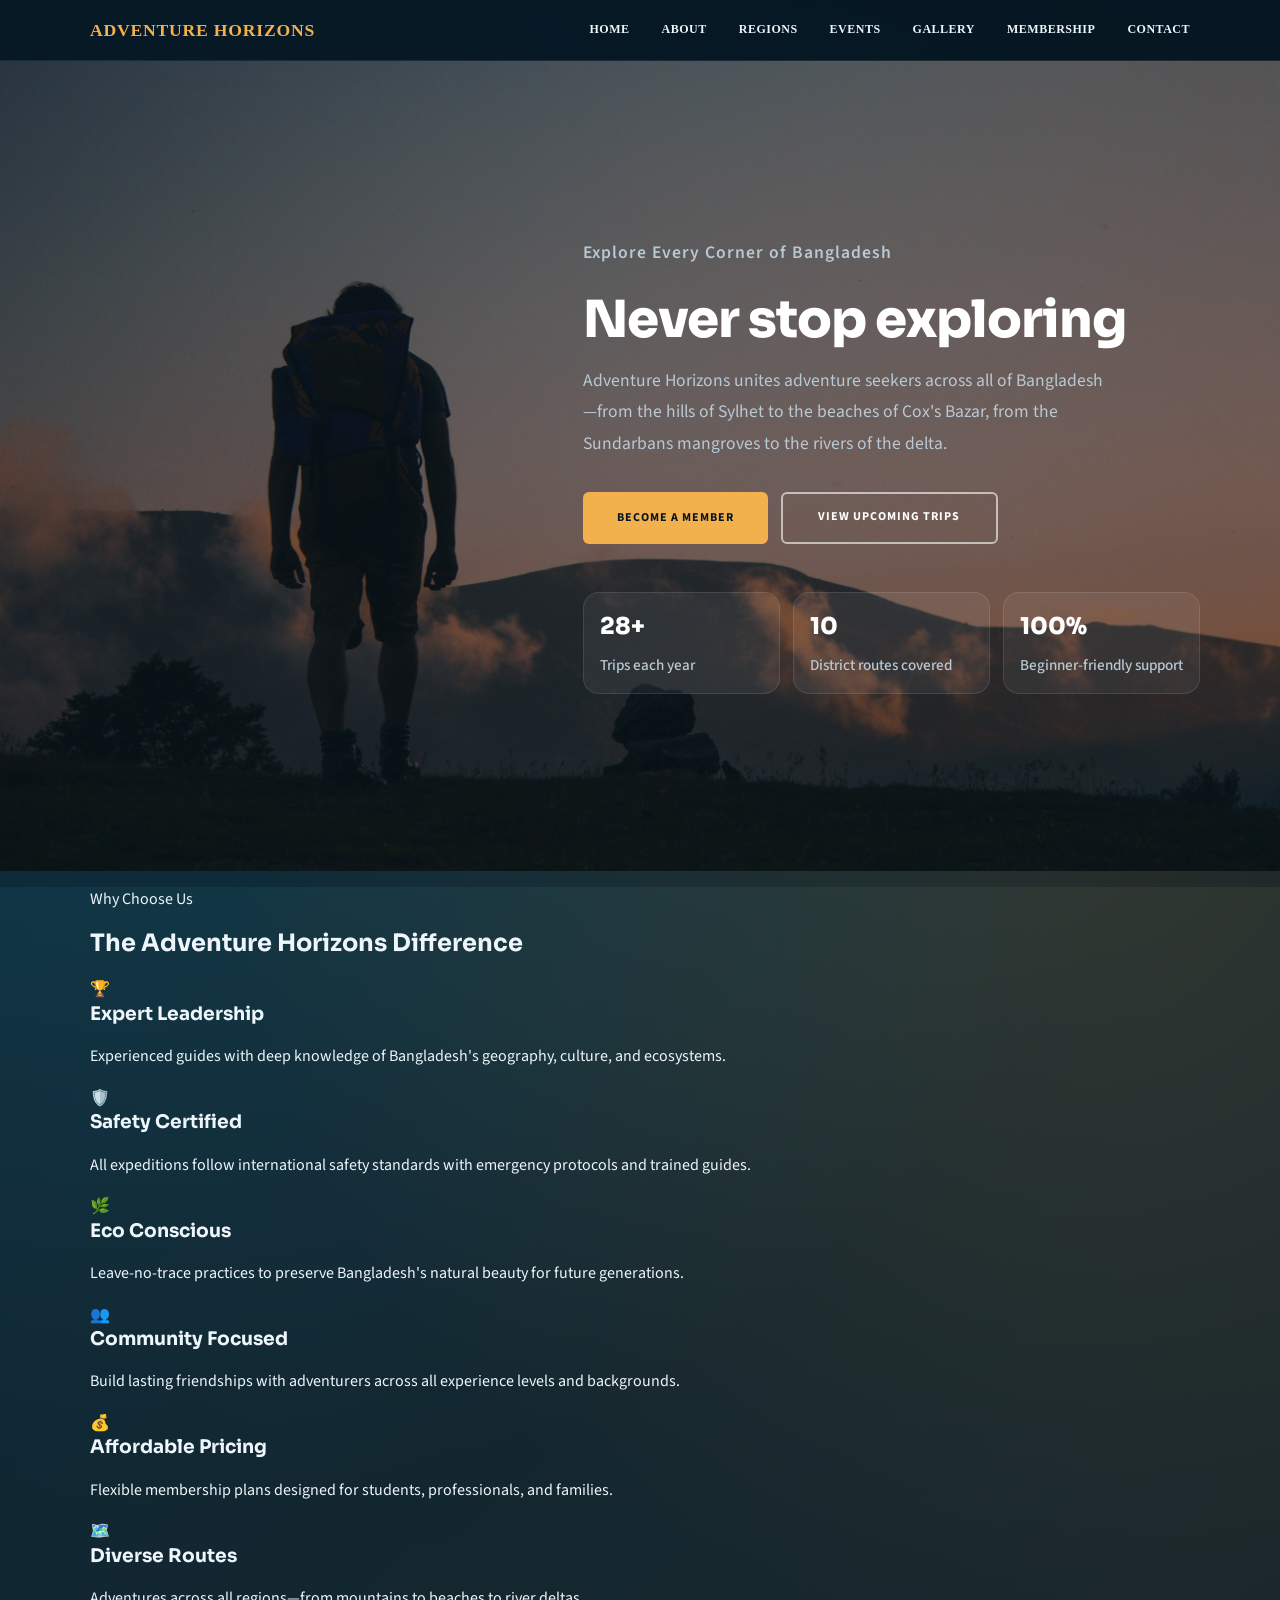
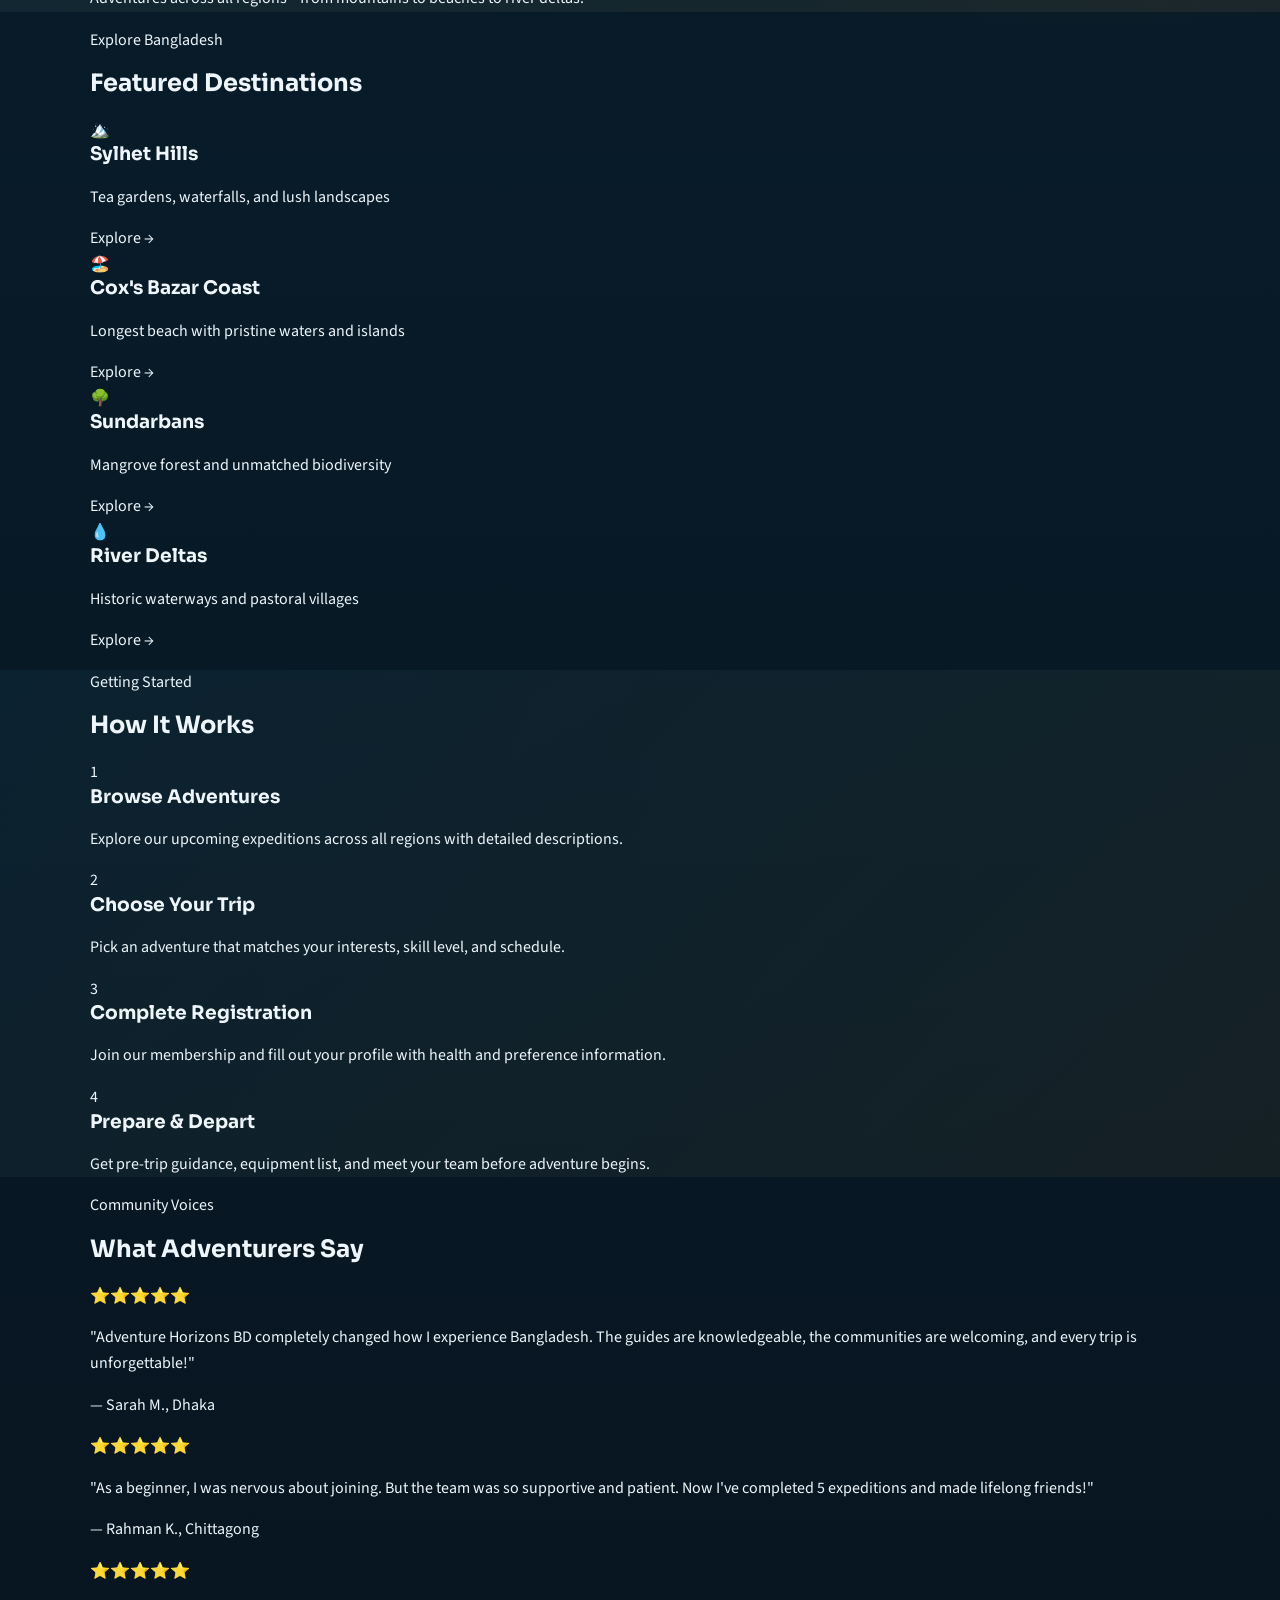
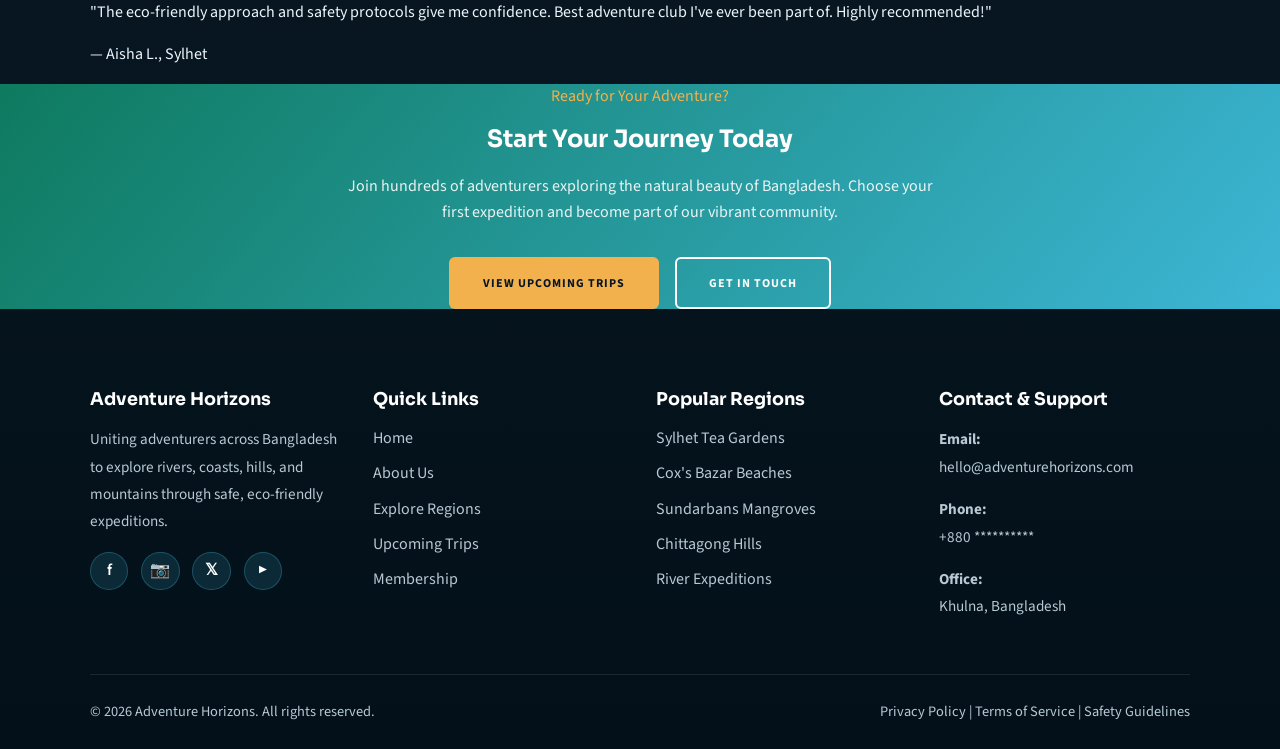
==== commit 847eeefd: "css for footer section was done" ====
--- a/index.html
+++ b/index.html
@@ -220,7 +220,7 @@
       <div class="container">
         <div class="footer-grid">
           <section class="footer-column">
-            <h3>Adventure Horizons BD</h3>
+            <h3>Adventure Horizons</h3>
             <p>Uniting adventurers across Bangladesh to explore rivers, coasts, hills, and mountains through safe, eco-friendly expeditions.</p>
             <div class="social-links">
               <a href="#" aria-label="Facebook">f</a>
@@ -254,14 +254,14 @@
 
           <section class="footer-column">
             <h3>Contact & Support</h3>
-            <p><strong>Email:</strong><br>hello@adventurehorizonsbd.com</p>
-            <p><strong>Phone:</strong><br>+880 1880-123456</p>
-            <p><strong>Office:</strong><br>Dhaka, Bangladesh</p>
+            <p><strong>Email:</strong><br>hello@adventurehorizons.com</p>
+            <p><strong>Phone:</strong><br>+880 **********</p>
+            <p><strong>Office:</strong><br>Khulna, Bangladesh</p>
           </section>
         </div>
 
         <div class="footer-bottom">
-          <p>&copy; 2026 Adventure Horizons BD. All rights reserved.</p>
+          <p>&copy; 2026 Adventure Horizons. All rights reserved.</p>
           <p>
             <a href="#">Privacy Policy</a> | 
             <a href="#">Terms of Service</a> | 
--- a/styles.css
+++ b/styles.css
@@ -316,3 +316,95 @@
   outline: none;
   box-shadow: 0 0 20px #f0a538;
 }
+.site-footer {
+  background: linear-gradient(180deg, #05131d, #031019);
+  color: var(--muted);
+  padding-top: 3rem;
+}
+.footer-grid {
+  display: grid;
+  grid-template-columns: repeat(4, minmax(0, 1fr));
+  gap: 2rem;
+  padding: 2rem 0 2.5rem;
+  border-bottom: 1px solid rgba(184, 201, 212, 0.12);
+}
+.footer-column h3 {
+  color: #fff;
+  font-size: 1.1rem;
+  margin-bottom: 1rem;
+  font-family: "Sora", sans-serif;
+}
+.footer-column p {
+  line-height: 1.8;
+  margin-bottom: 0.8rem;
+  font-size: 0.95rem;
+}
+.footer-column ul {
+  list-style: none;
+  padding: 0;
+  margin: 0;
+}
+
+.footer-column ul li {
+  margin-bottom: 0.6rem;
+}
+.footer-column a {
+  color: var(--muted);
+  transition: color 0.3s ease;
+}
+
+.footer-column a:hover {
+  color: var(--accent);
+}
+.social-links {
+  display: flex;
+  gap: 0.8rem;
+  margin-top: 1rem;
+}
+.social-links a {
+  display: inline-flex;
+  align-items: center;
+  justify-content: center;
+  width: 2.4rem;
+  height: 2.4rem;
+  border-radius: 50%;
+  background: rgba(61, 182, 214, 0.15);
+  border: 1px solid rgba(61, 182, 214, 0.3);
+  color: #fff;
+  font-weight: 600;
+  transition: all 0.3s ease;
+}
+.social-links a:hover {
+  background: var(--accent);
+  color: black;
+  transform: translateY(-3px);
+}
+.footer-bottom {
+  padding: 1.6rem 0;
+  display: flex;
+  justify-content: space-between;
+  align-items: center;
+  flex-wrap: wrap;
+  gap: 1rem;
+}
+.footer-bottom p {
+  margin: 0;
+  font-size: 0.9rem;
+  color: var(--muted);
+}
+
+.footer-bottom a {
+  color: var(--muted);
+  transition: color 0.3s ease;
+}
+
+.footer-bottom a:hover {
+  color: var(--accent);
+}
+.footer-wrap {
+  padding: 1.2rem 0;
+  display: flex;
+  flex-wrap: wrap;
+  justify-content: space-between;
+  gap: 0.6rem;
+}
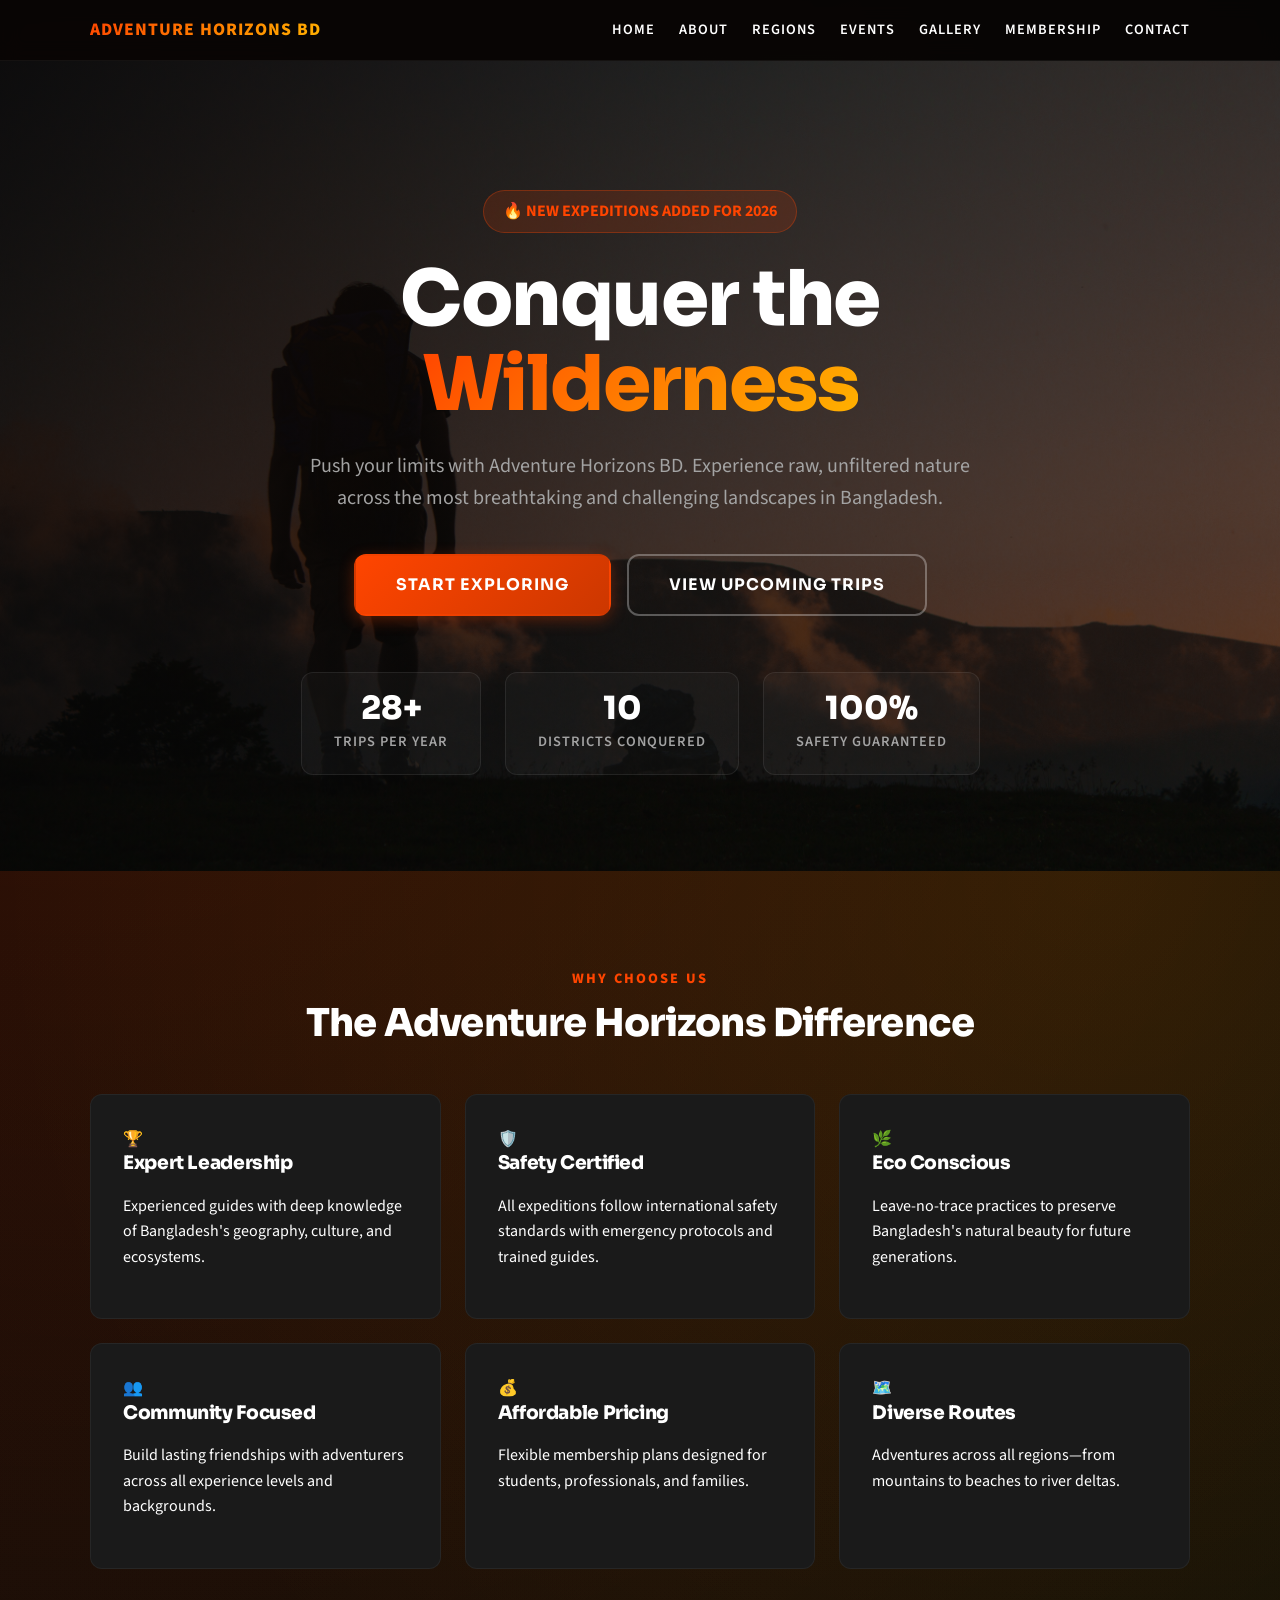
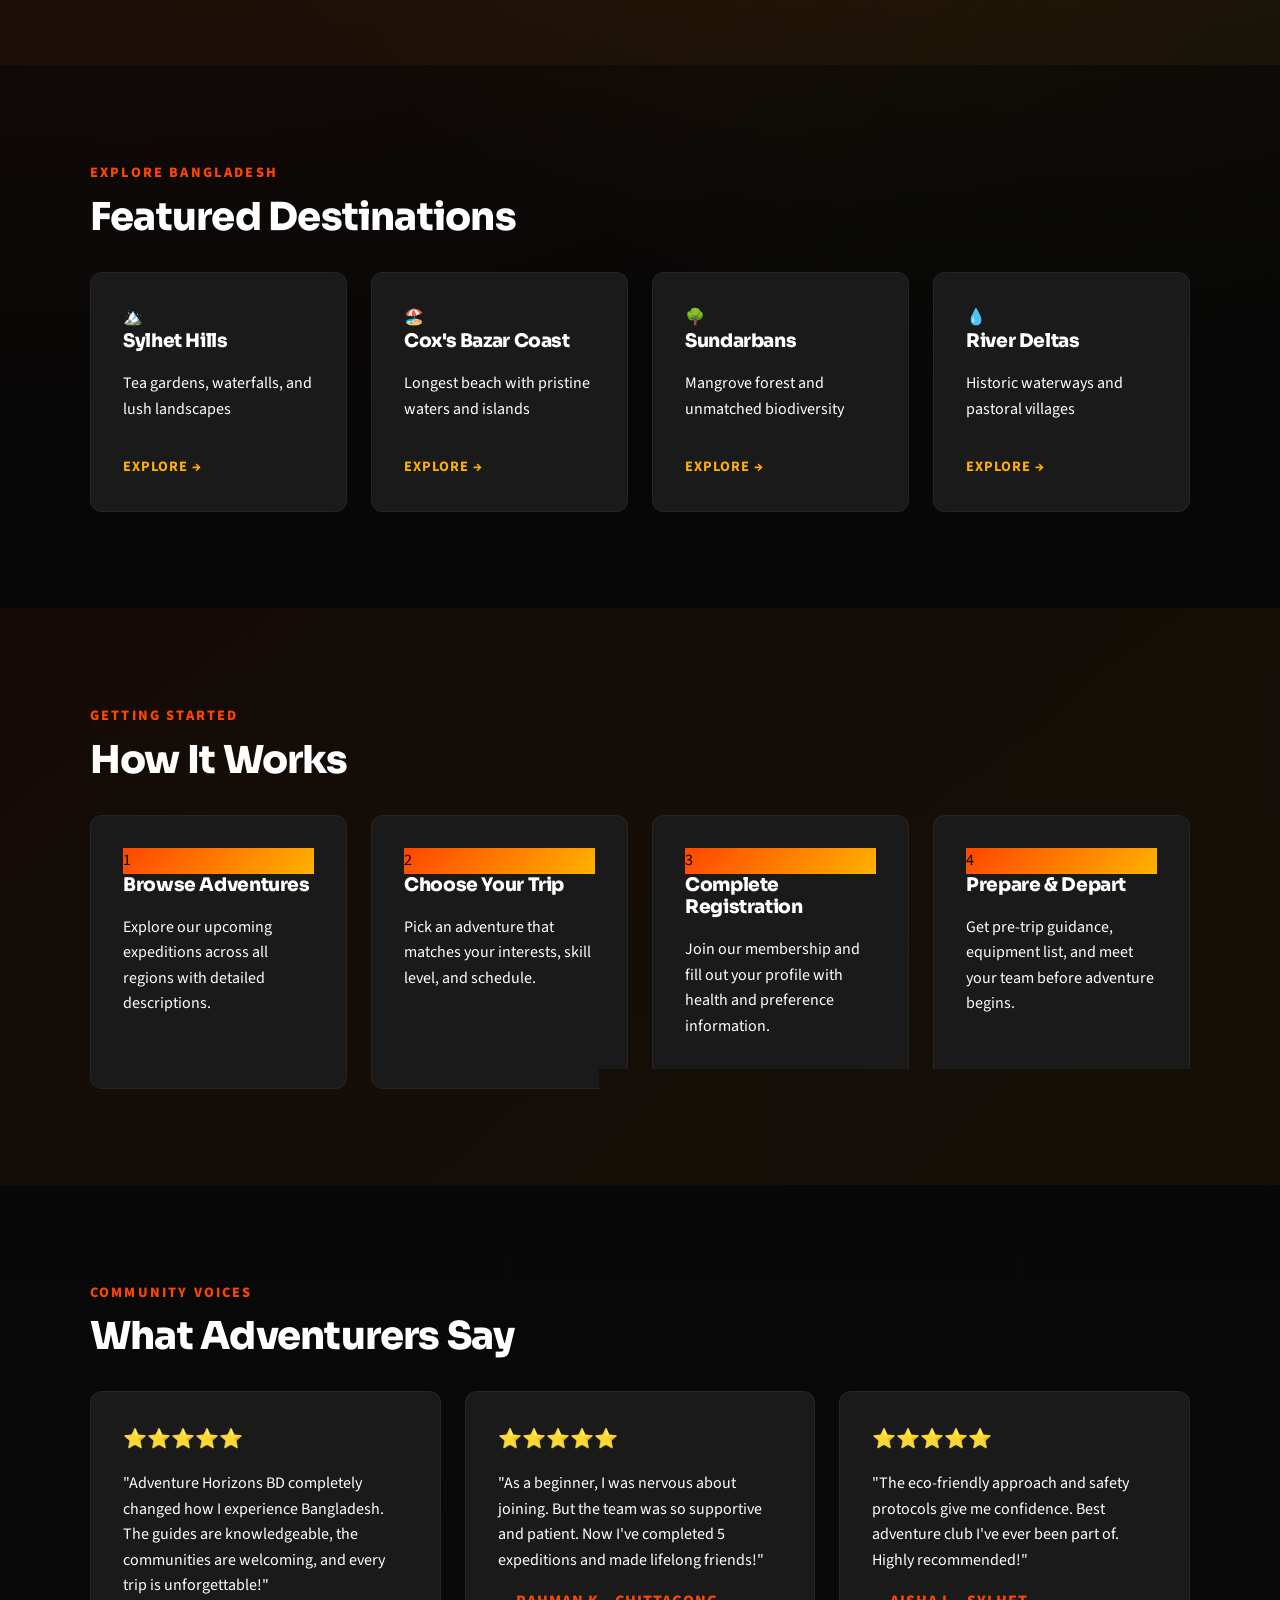
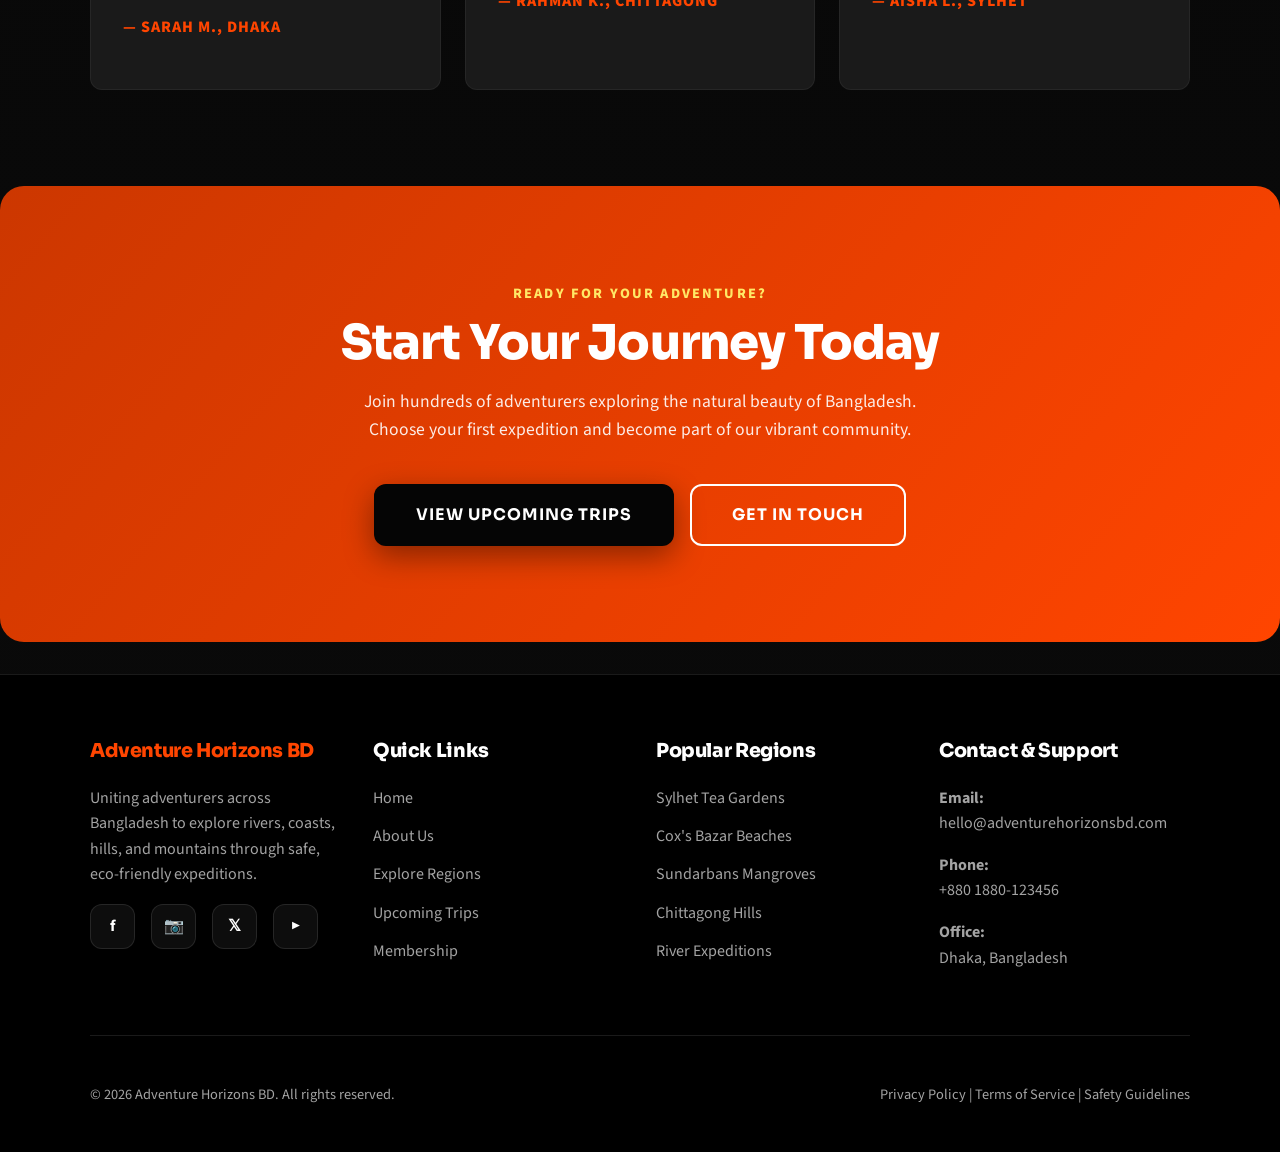
==== commit c1d57f6a: "changes the css theme" ====
--- a/index.html
+++ b/index.html
@@ -7,7 +7,7 @@
       name="description"
       content="Adventure Horizons BD - outdoor adventures, expeditions, and community activities across Bangladesh."
     />
-    <title>Adventure Horizons BD</title>
+    <title>Adventure Horizons BD | Conquer the Wilderness</title>
     <link rel="preconnect" href="https://fonts.googleapis.com" />
     <link rel="preconnect" href="https://fonts.gstatic.com" crossorigin />
     <link
@@ -18,66 +18,70 @@
   </head>
   <body>
     <header class="site-header">
-      <div class="nav-wrap">
+      <div class="container nav-wrap">
         <a class="brand" href="index.html">
-          <span class="brand-text">ADVENTURE HORIZONS</span>
+          
+          <span>Adventure Horizons BD</span>
         </a>
 
         <nav aria-label="Main navigation">
           <ul class="nav-list">
-            <li><a href="index.html">HOME</a></li>
-            <li><a href="about.html">ABOUT</a></li>
-            <li><a href="regions.html">REGIONS</a></li>
-            <li><a href="events.html">EVENTS</a></li>
-            <li><a href="gallery.html">GALLERY</a></li>
-            <li><a href="membership.html">MEMBERSHIP</a></li>
-            <li><a href="contact.html">CONTACT</a></li>
+            <li><a href="index.html">Home</a></li>
+            <li><a href="about.html">About</a></li>
+            <li><a href="regions.html">Regions</a></li>
+            <li><a href="events.html">Events</a></li>
+            <li><a href="gallery.html">Gallery</a></li>
+            <li><a href="membership.html">Membership</a></li>
+            <li><a href="contact.html">Contact</a></li>
           </ul>
         </nav>
-
-        <button class="hamburger-menu" aria-label="Toggle menu">
-          <span></span>
-          <span></span>
-          <span></span>
-        </button>
       </div>
     </header>
+    
     <main>
       <section id="home" class="hero">
-        <div class="hero-content-wrapper">
-          <div class="hero-content">
-            <p class="hero-subtitle">Explore Every Corner of Bangladesh</p>
-            <h1 class="hero-title">Never stop exploring</h1>
-            <p class="hero-description">
-              Adventure Horizons unites adventure seekers across all of Bangladesh—from the hills of Sylhet to the beaches of Cox's Bazar, from the Sundarbans mangroves to the rivers of the delta.
-            </p>
-            
-            <div class="hero-actions">
-              <a class="btn btn-primary" href="membership.html">Become a Member</a>
-              <a class="btn btn-outline" href="events.html">View Upcoming Trips</a>
-            </div>
-            <div class="hero-stats">
-              <div class="stat-card">
-                <strong class="stat-number">28+</strong>
-                <span class="stat-label">Trips each year</span>
-              </div>
-              <div class="stat-card">
-                <strong class="stat-number">10</strong>
-                <span class="stat-label">District routes covered</span>
-              </div>
-              <div class="stat-card">
-                <strong class="stat-number">100%</strong>
-                <span class="stat-label">Beginner-friendly support</span>
-              </div>
-            </div>
-          </div>
-        </div>
-      </section>
-
-      <section class="section why-section" style="background: linear-gradient(135deg, rgba(61, 182, 214, 0.08), rgba(243, 177, 77, 0.08));">
-        <div class="container">
-          <p class="eyebrow">Why Choose Us</p>
-          <h2>The Adventure Horizons Difference</h2>
+        <div class="hero-overlay"></div>
+        <div class="container hero-content" style="display: flex; flex-direction: column; align-items: center; text-align: center;">
+          <span style="display: inline-block; background: rgba(255, 69, 0, 0.15); color: var(--primary); padding: 0.5rem 1.2rem; border-radius: 50px; font-weight: 700; margin-bottom: 1.5rem; border: 1px solid rgba(255, 69, 0, 0.3); animation: slideDown 0.6s ease-out;">
+            🔥 NEW EXPEDITIONS ADDED FOR 2026
+          </span>
+          
+          <h1 style="font-size: clamp(3rem, 6vw, 5.5rem); line-height: 1.1; margin-bottom: 1.5rem;">
+            Conquer the <br><span class="highlight-text">Wilderness</span>
+          </h1>
+          
+          <p style="font-size: 1.25rem; color: var(--muted); margin: 0 auto 2.5rem; max-width: 700px;">
+            Push your limits with Adventure Horizons BD. Experience raw, unfiltered nature across the most breathtaking and challenging landscapes in Bangladesh.
+          </p>
+
+          <div class="hero-actions" style="justify-content: center;">
+            <a class="btn btn-primary" href="regions.html">Start Exploring</a>
+            <a class="btn btn-secondary" href="events.html">View Upcoming Trips</a>
+          </div>
+
+          <div class="hero-stats" aria-label="Club highlights" style="margin-top: 3.5rem;">
+            <div>
+              <strong>28+</strong>
+              <span>Trips Per Year</span>
+            </div>
+            <div>
+              <strong>10</strong>
+              <span>Districts Conquered</span>
+            </div>
+            <div>
+              <strong>100%</strong>
+              <span>Safety Guaranteed</span>
+            </div>
+          </div>
+        </div>
+      </section>
+
+
+
+      <section class="section why-section" style="background: linear-gradient(135deg, rgba(255, 69, 0, 0.05), rgba(255, 179, 0, 0.05));">
+        <div class="container">
+          <p class="eyebrow" style="text-align: center;">Why Choose Us</p>
+          <h2 style="text-align: center;">The Adventure Horizons Difference</h2>
           <div class="why-grid">
             <article class="why-card">
               <div class="why-icon">🏆</div>
@@ -146,7 +150,7 @@
         </div>
       </section>
 
-      <section class="section how-it-works-section" style="background: linear-gradient(135deg, rgba(61, 182, 214, 0.06), rgba(243, 177, 77, 0.06));">
+      <section class="section how-it-works-section" style="background: linear-gradient(135deg, rgba(255, 69, 0, 0.05), rgba(255, 179, 0, 0.05));">
         <div class="container">
           <p class="eyebrow">Getting Started</p>
           <h2>How It Works</h2>
@@ -199,16 +203,16 @@
         </div>
       </section>
 
-      <section class="section cta-section" style="background: linear-gradient(130deg, #0e7a5f 0%, #3db6d6 100%); color: white;">
+      <section class="section cta-section" style="background: linear-gradient(130deg, #CC3700 0%, #FF4500 100%); color: white; padding: 6rem 0; border-radius: 24px; margin-bottom: 2rem;">
         <div class="container">
           <div style="text-align: center;">
-            <p class="eyebrow" style="color: #f3b14d;">Ready for Your Adventure?</p>
-            <h2 style="color: white;">Start Your Journey Today</h2>
-            <p style="color: rgba(255, 255, 255, 0.9); max-width: 600px; margin: 1rem auto 2rem;">
+            <p class="eyebrow" style="color: #FFE866;">Ready for Your Adventure?</p>
+            <h2 style="color: white; font-size: 3rem;">Start Your Journey Today</h2>
+            <p style="color: rgba(255, 255, 255, 0.9); max-width: 600px; margin: 1rem auto 2.5rem; font-size: 1.1rem;">
               Join hundreds of adventurers exploring the natural beauty of Bangladesh. Choose your first expedition and become part of our vibrant community.
             </p>
             <div style="display: flex; gap: 1rem; justify-content: center; flex-wrap: wrap;">
-              <a class="btn btn-primary" href="events.html" style="background: #f3b14d; color: #061723;">View Upcoming Trips</a>
+              <a class="btn btn-primary" href="events.html" style="background: #050505; color: #fff; box-shadow: 0 10px 30px rgba(0,0,0,0.4);">View Upcoming Trips</a>
               <a class="btn btn-secondary" href="contact.html" style="border-color: white; color: white;">Get in Touch</a>
             </div>
           </div>
@@ -220,7 +224,7 @@
       <div class="container">
         <div class="footer-grid">
           <section class="footer-column">
-            <h3>Adventure Horizons</h3>
+            <h3 style="color: var(--primary);">Adventure Horizons BD</h3>
             <p>Uniting adventurers across Bangladesh to explore rivers, coasts, hills, and mountains through safe, eco-friendly expeditions.</p>
             <div class="social-links">
               <a href="#" aria-label="Facebook">f</a>
@@ -254,14 +258,14 @@
 
           <section class="footer-column">
             <h3>Contact & Support</h3>
-            <p><strong>Email:</strong><br>hello@adventurehorizons.com</p>
-            <p><strong>Phone:</strong><br>+880 **********</p>
-            <p><strong>Office:</strong><br>Khulna, Bangladesh</p>
+            <p><strong>Email:</strong><br>hello@adventurehorizonsbd.com</p>
+            <p><strong>Phone:</strong><br>+880 1880-123456</p>
+            <p><strong>Office:</strong><br>Dhaka, Bangladesh</p>
           </section>
         </div>
 
         <div class="footer-bottom">
-          <p>&copy; 2026 Adventure Horizons. All rights reserved.</p>
+          <p>&copy; 2026 Adventure Horizons BD. All rights reserved.</p>
           <p>
             <a href="#">Privacy Policy</a> | 
             <a href="#">Terms of Service</a> | 
@@ -271,4 +275,4 @@
       </div>
     </footer>
   </body>
-</html>
+</html>
--- a/styles.css
+++ b/styles.css
@@ -1,17 +1,18 @@
 :root {
-  --bg: #061723;
-  --bg-soft: #0a2333;
-  --surface: #0f2a3d;
-  --surface-soft: #15384f;
-  --text: #eef6fb;
-  --muted: #b8c9d4;
-  --primary: #3db6d6;
-  --primary-dark: #1b8fb0;
-  --accent: #f3b14d;
-  --accent-soft: #f9d9a5;
-  --radius: 18px;
-  --shadow: 0 18px 40px rgba(0, 0, 0, 0.24);
-}
+  --bg: #050505;
+  --bg-soft: #111111;
+  --surface: #1a1a1a;
+  --surface-soft: #242424;
+  --text: #ffffff;
+  --muted: #a3a3a3;
+  --primary: #FF4500;
+  --primary-dark: #CC3700;
+  --accent: #FFB300;
+  --accent-soft: #FFE866;
+  --radius: 12px;
+  --shadow: 0 15px 35px rgba(255, 69, 0, 0.15);
+}
+
 * {
   box-sizing: border-box;
 }
@@ -25,45 +26,70 @@
   font-family: "Source Sans 3", sans-serif;
   color: var(--text);
   background:
-    radial-gradient(circle at 10% 10%, rgba(61, 182, 214, 0.2) 0, transparent 30%),
-    radial-gradient(circle at 85% 20%, rgba(243, 177, 77, 0.14) 0, transparent 26%),
-    linear-gradient(180deg, #061723 0%, #081b28 45%, #07131d 100%);
+    radial-gradient(circle at 10% 10%, rgba(255, 69, 0, 0.15) 0, transparent 40%),
+    radial-gradient(circle at 85% 20%, rgba(255, 179, 0, 0.1) 0, transparent 30%),
+    linear-gradient(180deg, var(--bg) 0%, #0a0a0a 100%);
   line-height: 1.6;
+  animation: bodyFadeIn 0.8s ease-out;
 }
 
 img {
   display: block;
   max-width: 100%;
-  height: auto;
-}
+}
+
 h1,
 h2,
-h3 {
+h3,
+h4 {
   margin-top: 0;
   font-family: "Sora", sans-serif;
+  font-weight: 800; 
   line-height: 1.2;
+  letter-spacing: -0.02em;
+}
+
+.highlight-text {
+  background: linear-gradient(135deg, var(--primary) 0%, var(--accent) 100%);
+  -webkit-background-clip: text;
+  -webkit-text-fill-color: transparent;
+  display: inline-block;
 }
 
 a {
   color: inherit;
   text-decoration: none;
 }
+
 .container {
   width: min(1100px, 92%);
   margin-inline: auto;
 }
 
+/* ANIMATIONS */
+@keyframes bodyFadeIn { from { opacity: 0; } to { opacity: 1; } }
+@keyframes rise { from { opacity: 0; transform: translateY(40px); } to { opacity: 1; transform: translateY(0); } }
+@keyframes fadeInUp { from { opacity: 0; transform: translateY(30px); } to { opacity: 1; transform: translateY(0); } }
+@keyframes slideInLeft { from { opacity: 0; transform: translateX(-40px); } to { opacity: 1; transform: translateX(0); } }
+@keyframes slideInRight { from { opacity: 0; transform: translateX(40px); } to { opacity: 1; transform: translateX(0); } }
+@keyframes scaleUp { from { opacity: 0; transform: scale(0.9); } to { opacity: 1; transform: scale(1); } }
+@keyframes pulse { 0%, 100% { transform: scale(1); } 50% { transform: scale(1.1); } }
+@keyframes float { 0%, 100% { transform: translateY(0px); } 50% { transform: translateY(-10px); } }
+@keyframes slideDown { from { opacity: 0; transform: translateY(-20px); } to { opacity: 1; transform: translateY(0); } }
+@keyframes bounce { 0%, 100% { transform: translateY(0); } 50% { transform: translateY(-15px); } }
+
+/*  HEADER  */
 .site-header {
   position: sticky;
   top: 0;
   z-index: 10;
-  background: rgba(6, 23, 35, 0.85);
-  backdrop-filter: blur(6px);
-  border-bottom: 1px solid rgba(184, 201, 212, 0.1);
-}
+  background: rgba(5, 5, 5, 0.85);
+  backdrop-filter: blur(10px);
+  border-bottom: 1px solid rgba(255, 255, 255, 0.05);
+  animation: slideDown 0.6s ease-out;
+}
+
 .nav-wrap {
-  width: min(1100px, 92%);
-  margin-inline: auto;
   display: flex;
   align-items: center;
   justify-content: space-between;
@@ -73,338 +99,389 @@
 .brand {
   display: flex;
   align-items: center;
-  gap: 0.5rem;
+  gap: 0.7rem;
   font-weight: 800;
-  font-size: 0.85rem;
-  letter-spacing: 0.8px;
-}
-
-.brand-text {
-  color: var(--accent);
-  font-family:garamond;
-  font-weight: bolder;
   font-size: 1.1rem;
+  text-transform: uppercase;
+  letter-spacing: 1px;
+  animation: slideInLeft 0.6s ease-out;
+  background: linear-gradient(135deg, var(--primary) 0%, var(--accent) 100%);
+  -webkit-background-clip: text;
+  -webkit-text-fill-color: transparent;
 }
 
 .nav-list {
   display: flex;
-  gap: 2rem;
+  gap: 1.5rem;
   list-style: none;
   margin: 0;
   padding: 0;
   font-weight: 600;
-  font-size: 0.75rem;
-  letter-spacing: 0.5px;
-  font-family: brush scipt mt;
-}
+  text-transform: uppercase;
+  font-size: 0.9rem;
+  letter-spacing: 1px;
+}
+
+.nav-list li {
+  animation: slideInRight 0.6s ease-out;
+  animation-fill-mode: both;
+}
+
 .nav-list a {
   padding: 0.4rem 0;
-  border-radius: 4px;
-  transition: color 0.3s ease;
-}
-
-.nav-list a:hover,
-.nav-list a:focus-visible {
-  color: var(--accent);
-  outline: none;
-}
-.hamburger-menu {
-  display: none;
-  flex-direction: column;
-  background: none;
-  border: none;
-  cursor: pointer;
-  gap: 0.4rem;
-  padding: 0.5rem;
-}
-
-.hamburger-menu span {
-  width: 25px;
+  transition: all 0.3s ease;
+  position: relative;
+}
+
+.nav-list a::after {
+  content: '';
+  position: absolute;
+  bottom: -4px;
+  left: 0;
+  width: 0;
   height: 2px;
-  background-color: var(--text);
-  border-radius: 2px;
-  transition: all 0.3s ease;
-}
+  background: var(--primary);
+  transition: width 0.3s ease;
+}
+
+.nav-list a:hover::after {
+  width: 100%;
+}
+
+.nav-list a:hover {
+  color: var(--primary);
+}
+
+/*  HERO SECTION  */
 .hero {
   position: relative;
+  isolation: isolate;
+  overflow: hidden;
   min-height: 90vh;
+  background:
+    linear-gradient(135deg, rgba(5, 5, 5, 0.9), rgba(5, 5, 5, 0.6)),
+    radial-gradient(circle at 18% 25%, rgba(255, 69, 0, 0.15) 0, transparent 40%),
+    url('images/home.jpg') center / cover no-repeat;
   display: grid;
   grid-template-columns: 1fr;
-  gap: 0;
+  gap: 2rem;
   align-items: center;
-  background: linear-gradient(135deg, rgba(6, 23, 35, 0.5), rgba(6, 23, 35, 0.5)),url('images/home.jpg') center/cover no-repeat;
-  overflow: hidden;
-}
-
-.hero-image-wrapper {
-  position: relative;
-  height: 100%;
-  min-height: 90vh;
-  overflow: hidden;
-  background: linear-gradient(135deg, rgba(61, 182, 214, 0.2), rgba(243, 177, 77, 0.1));
-}
-
-.hero-image {
-  width: 100%;
-  height: 100%;
-  object-fit: cover;
-  object-position: center;
-}
-.hero-content-wrapper {
-  position: relative;
-  display: flex;
-  flex-direction: column;
+}
+
+.hero-overlay {
+  position: absolute;
+  inset: 0;
+  z-index: -1;
+  background-size: 40px;
+  animation: fadeInUp 1s ease-out;
+}
+
+.hero-content {
+  padding: 8rem 0 6rem;
+  animation: rise 0.8s ease-out;
+}
+
+.hero-actions {
+  display: flex;
+  gap: 1rem;
+  flex-wrap: wrap;
+  animation: fadeInUp 0.8s ease-out 0.5s both;
+}
+
+.hero-stats {
+  display: flex;
   justify-content: center;
-  height: 100%;
-  padding: 5rem 5rem 5rem 4rem;
-  min-height: 90vh;
-  z-index: 2;
-}
-
-.hero-content {
-  padding: 0;
-  animation: fadeInRight 0.8s ease-out;
-  max-width: 55%;
-  margin-left: auto;
-  text-align: left;
-}
-.hero-tagline {
-  font-size: 0.75rem;
-  letter-spacing: 2px;
-  color: var(--muted);
-  text-transform: uppercase;
-  margin: 0 0 2rem 0;
-  font-weight: 600;
-}
-
-.hero-subtitle {
-  font-size: 1.1rem;
-  letter-spacing: 1px;
-  color: var(--accent);
-  margin: 0 0 2rem 0;
-  font-weight: 600;
-  line-height: 1.6;
-}
-
-.hero-title {
-  font-size: 4.5rem;
-  font-weight: 800;
-  color: #ffffff;
-  margin: 0 0 2rem 0;
-  line-height: 1.1;
-  letter-spacing: -1px;
-}
-
-.hero-description {
-  font-size: 1rem;
-  color: var(--muted);
-  margin: 0 0 2rem 0;
-  max-width: 100%;
-  line-height: 1.8;
-  font-weight: 400;
-}
-.hero-actions {
-  display: flex;
-  gap: 1rem;
-  margin: 2rem 0 3rem 0;
+  gap: 1.5rem;
+  margin-top: 1.5rem;
   flex-wrap: wrap;
-}
-.stat-card {
-  background: rgba(15, 42, 61, 0.6);
-  border: 1px solid rgba(61, 182, 214, 0.2);
-  border-radius: 12px;
-  padding: 1.5rem;
-  display: flex;
-  flex-direction: column;
-  gap: 0.5rem;
-}
-
-.stat-number {
-  font-size: 2rem;
-  font-weight: 800;
-  color: #ffffff;
-}
-
-.stat-label {
-  font-size: 0.9rem;
-  color: var(--muted);
-  font-weight: 500;
-}
-
-.hero-stats {
-  display: grid;
-  grid-template-columns: repeat(3, minmax(0, 1fr));
-  gap: 0.8rem;
-  margin-top: 1.5rem;
-  max-width: 740px;
-}
+  animation: fadeInUp 0.8s ease-out 0.6s both;
+}
+
 .hero-stats div {
-  padding: 0.95rem 1rem;
-  border-radius: 16px;
-  background: rgba(255, 255, 255, 0.06);
-  border: 1px solid rgba(255, 255, 255, 0.1);
-}
+  padding: 1.2rem 2rem;
+  border-radius: var(--radius);
+  background: rgba(255, 255, 255, 0.03);
+  border: 1px solid rgba(255, 255, 255, 0.08);
+  transition: all 0.3s ease;
+  animation: scaleUp 0.6s ease-out forwards;
+  opacity: 0;
+  text-align: center;
+}
+
+.hero-stats div:nth-child(1) { animation-delay: 0.6s; }
+.hero-stats div:nth-child(2) { animation-delay: 0.7s; }
+.hero-stats div:nth-child(3) { animation-delay: 0.8s; }
+
+.hero-stats div:hover {
+  background: rgba(255, 69, 0, 0.08);
+  border-color: var(--primary);
+  transform: translateY(-5px);
+  box-shadow: 0 12px 32px rgba(255, 69, 0, 0.15);
+}
+
 .hero-stats strong {
   display: block;
   font-family: "Sora", sans-serif;
-  font-size: 1.45rem;
-  color: #fff;
+  font-size: 2rem;
+  font-weight: 800;
+  color: #fff;
+  line-height: 1;
+  margin-bottom: 0.3rem;
 }
 
 .hero-stats span {
   color: var(--muted);
-  font-size: 0.95rem;
-}
-.hero h1 {
-  font-size: clamp(2rem, 4vw, 3.7rem);
-  max-width: 16ch;
-  margin-bottom: 1rem;
-}
-
-.hero p {
-  max-width: 58ch;
-  margin-bottom: 1.6rem;
-  font-size: 1.1rem;
-  color: var(--muted);
-}
-.hero-actions {
-  display: flex;
-  gap: 0.8rem;
-  flex-wrap: wrap;
-}
+  font-size: 0.9rem;
+  text-transform: uppercase;
+  letter-spacing: 1px;
+  font-weight: 600;
+}
+
+/*  BOLD BUTTONS  */
 .btn {
-  display: inline-block;
-  border-radius: 6px;
-  padding: 0.9rem 2rem;
-  font-weight: 700;
-  border: 2px solid transparent;
-  transition: all 0.3s ease;
-  font-size: 0.75rem;
-  letter-spacing: 1px;
-  text-transform: uppercase;
-  cursor: pointer;
-}
-.btn:hover {
-  transform: translateY(-2px);
-}
-.btn-primary {
-  background: var(--accent);
-  color: #061723;
-}
-
-.btn-primary:hover,
-.btn-primary:focus-visible {
-  background: #f0a538;
-  outline: none;
-  box-shadow: 0 8px 24px rgba(243, 177, 77, 0.3);
-}
-.btn-secondary {
-  background: transparent;
-  border-color: rgba(255, 255, 255, 0.65);
-  color: #fff;
-}
-.btn-outline {
-  background: transparent;
-  border: 2px solid rgba(255, 255, 255, 0.6);
-  color: #fff;
-  padding: 0.8rem 2.2rem;
-}
-.btn-outline:hover,
-.btn-outline:focus-visible {
-  border-color: var(--primary);
-  color: var(--primary);
-  outline: none;
-  box-shadow: 0 0 20px #f0a538;
-}
-.site-footer {
-  background: linear-gradient(180deg, #05131d, #031019);
-  color: var(--muted);
-  padding-top: 3rem;
-}
-.footer-grid {
-  display: grid;
-  grid-template-columns: repeat(4, minmax(0, 1fr));
-  gap: 2rem;
-  padding: 2rem 0 2.5rem;
-  border-bottom: 1px solid rgba(184, 201, 212, 0.12);
-}
-.footer-column h3 {
-  color: #fff;
-  font-size: 1.1rem;
-  margin-bottom: 1rem;
-  font-family: "Sora", sans-serif;
-}
-.footer-column p {
-  line-height: 1.8;
-  margin-bottom: 0.8rem;
-  font-size: 0.95rem;
-}
-.footer-column ul {
-  list-style: none;
-  padding: 0;
-  margin: 0;
-}
-
-.footer-column ul li {
-  margin-bottom: 0.6rem;
-}
-.footer-column a {
-  color: var(--muted);
-  transition: color 0.3s ease;
-}
-
-.footer-column a:hover {
-  color: var(--accent);
-}
-.social-links {
-  display: flex;
-  gap: 0.8rem;
-  margin-top: 1rem;
-}
-.social-links a {
   display: inline-flex;
   align-items: center;
   justify-content: center;
-  width: 2.4rem;
-  height: 2.4rem;
-  border-radius: 50%;
-  background: rgba(61, 182, 214, 0.15);
-  border: 1px solid rgba(61, 182, 214, 0.3);
+  border-radius: var(--radius);
+  padding: 1rem 2.5rem;
+  font-family: "Sora", sans-serif;
+  font-weight: 700;
+  text-transform: uppercase;
+  letter-spacing: 1px;
+  border: 2px solid transparent;
+  transition: all 0.3s cubic-bezier(0.4, 0, 0.2, 1);
+  position: relative;
+  overflow: hidden;
+  cursor: pointer;
+}
+
+.btn-primary {
+  background: linear-gradient(135deg, var(--primary), var(--primary-dark));
+  color: #fff;
+  box-shadow: 0 4px 15px rgba(255, 69, 0, 0.3);
+}
+
+.btn-primary:hover {
+  transform: translateY(-4px) scale(1.02);
+  box-shadow: 0 12px 25px rgba(255, 69, 0, 0.5);
+}
+
+.btn-secondary {
+  background: transparent;
+  border-color: rgba(255, 255, 255, 0.3);
+  color: #fff;
+}
+
+.btn-secondary:hover {
+  background: rgba(255, 255, 255, 0.05);
+  border-color: #fff;
+  transform: translateY(-4px);
+}
+
+/*  EYEBROW & HEADINGS  */
+.eyebrow {
+  margin: 0 0 0.6rem;
+  text-transform: uppercase;
+  letter-spacing: 0.15em;
+  font-weight: 800;
+  font-size: 0.9rem;
+  color: var(--primary);
+  animation: fadeInUp 0.6s ease-out;
+}
+
+/*  SECTIONS  */
+.section {
+  padding: 6rem 0;
+  animation: fadeInUp 0.8s ease-out;
+}
+
+.section h2 {
+  font-size: clamp(2rem, 3vw, 3rem);
+  margin-bottom: 1rem;
+  color: #fff;
+  animation: slideInLeft 0.8s ease-out 0.1s both;
+}
+
+/*  CARDS OVERHAUL  */
+.card,
+.event-card,
+.pricing-card,
+.region-card,
+.why-card,
+.destination-card,
+.step-card,
+.testimonial-card {
+  background: var(--surface);
+  border-radius: var(--radius);
+  padding: 2rem;
+  border: 1px solid rgba(255, 255, 255, 0.05);
+  transition: all 0.4s cubic-bezier(0.34, 1.56, 0.64, 1);
+  position: relative;
+  overflow: hidden;
+}
+
+/* Ensure icons and badges pop */
+.why-icon, .destination-header, .step-number {
+  color: var(--primary);
+}
+
+.step-number {
+  background: linear-gradient(135deg, var(--primary), var(--accent));
+  color: #000;
+}
+
+.card:hover,
+.event-card:hover,
+.pricing-card:hover,
+.region-card:hover,
+.why-card:hover,
+.destination-card:hover,
+.step-card:hover,
+.testimonial-card:hover {
+  transform: translateY(-8px);
+  border-color: rgba(255, 69, 0, 0.4);
+  box-shadow: 0 20px 40px rgba(255, 69, 0, 0.15);
+  background: var(--surface-soft);
+}
+
+/* GRID LAYOUTS */
+.regions-grid, .gallery-grid, .testimonials-grid { display: grid; grid-template-columns: repeat(3, minmax(0, 1fr)); gap: 1.5rem; margin-top: 2rem; }
+.why-grid { display: grid; grid-template-columns: repeat(3, minmax(0, 1fr)); gap: 1.5rem; margin-top: 3rem; }
+.destinations-grid, .steps-grid { display: grid; grid-template-columns: repeat(4, minmax(0, 1fr)); gap: 1.5rem; margin-top: 2rem; }
+
+/* Image Gallery */
+.gallery-item {
+  border-radius: var(--radius);
+  overflow: hidden;
+  cursor: pointer;
+  border: 1px solid rgba(255, 255, 255, 0.05);
+}
+.gallery-item img {
+  width: 100%;
+  height: 300px;
+  object-fit: cover;
+  transition: transform 0.6s cubic-bezier(0.34, 1.56, 0.64, 1);
+}
+.gallery-item:hover img { transform: scale(1.1) rotate(1deg); }
+
+/* Explore Links */
+.explore-link {
+  display: inline-block;
+  color: var(--accent);
+  font-weight: 700;
+  text-transform: uppercase;
+  font-size: 0.9rem;
+  letter-spacing: 1px;
+  margin-top: 1rem;
+  transition: color 0.3s;
+}
+.explore-link:hover { color: var(--primary); }
+
+/* Testimonials */
+.testimonial-card .stars { color: var(--accent); font-size: 1.2rem; }
+.testimonial-card .author { color: var(--primary); text-transform: uppercase; font-weight: 800; letter-spacing: 1px; }
+
+/*  FOOTER  */
+.site-footer {
+  background: #000;
+  border-top: 1px solid rgba(255, 255, 255, 0.1);
+  padding-top: 4rem;
+  padding-bottom: 2rem;
+}
+.footer-grid { display: grid; grid-template-columns: repeat(4, minmax(0, 1fr)); gap: 2rem; margin-bottom: 3rem; }
+.footer-column h3 { color: #fff; font-size: 1.2rem; margin-bottom: 1.5rem; }
+.footer-column p, .footer-column ul { color: var(--muted); }
+.footer-column ul { list-style: none; padding: 0; margin: 0; }
+.footer-column li { margin-bottom: 0.8rem; }
+.footer-column a:hover { color: var(--primary); }
+
+.social-links { display: flex; gap: 1rem; }
+.social-links a {
+  display: inline-flex; align-items: center; justify-content: center;
+  width: 45px; height: 45px; border-radius: var(--radius);
+  background: rgba(255, 255, 255, 0.05); transition: all 0.3s ease; font-weight: 700; border: 1px solid rgba(255, 255, 255, 0.1);
+}
+.social-links a:hover { background: var(--primary); border-color: var(--primary); transform: translateY(-5px); }
+.footer-bottom { border-top: 1px solid rgba(255, 255, 255, 0.1); padding-top: 2rem; display: flex; justify-content: space-between; color: var(--muted); font-size: 0.9rem; }
+.footer-bottom a:hover { color: var(--primary); }
+
+/*  RESPONSIVE DESIGN  */
+@media (max-width: 1024px) {
+  .destinations-grid, .steps-grid { grid-template-columns: repeat(2, minmax(0, 1fr)); }
+}
+@media (max-width: 960px) {
+  .why-grid, .regions-grid, .gallery-grid, .testimonials-grid { grid-template-columns: repeat(2, minmax(0, 1fr)); }
+  .footer-grid { grid-template-columns: repeat(2, minmax(0, 1fr)); }
+  .nav-wrap { flex-direction: column; gap: 1rem; align-items: flex-start; }
+}
+/*  CONTACT FORM  */
+.contact-form {
+  display: flex;
+  flex-direction: column;
+  gap: 1.5rem;
+  margin-top: 2rem;
+}
+
+.contact-form label {
+  display: block;
   color: #fff;
   font-weight: 600;
+  margin-bottom: 0.5rem;
+  text-transform: capitalize;
+  font-size: 0.95rem;
+}
+
+.contact-form input,
+.contact-form select,
+.contact-form textarea {
+  width: 100%;
+  padding: 1rem 1.2rem;
+  border-radius: var(--radius);
+  border: 1px solid rgba(255, 255, 255, 0.1);
+  background: rgba(255, 255, 255, 0.08);
+  color: #fff;
+  font-family: inherit;
+  font-size: 1rem;
   transition: all 0.3s ease;
 }
-.social-links a:hover {
-  background: var(--accent);
-  color: black;
-  transform: translateY(-3px);
-}
-.footer-bottom {
-  padding: 1.6rem 0;
-  display: flex;
-  justify-content: space-between;
-  align-items: center;
-  flex-wrap: wrap;
-  gap: 1rem;
-}
-.footer-bottom p {
-  margin: 0;
-  font-size: 0.9rem;
-  color: var(--muted);
-}
-
-.footer-bottom a {
-  color: var(--muted);
-  transition: color 0.3s ease;
-}
-
-.footer-bottom a:hover {
-  color: var(--accent);
-}
-.footer-wrap {
-  padding: 1.2rem 0;
-  display: flex;
-  flex-wrap: wrap;
-  justify-content: space-between;
-  gap: 0.6rem;
+
+.contact-form select {
+  appearance: none;
+  background-image: url("data:image/svg+xml;charset=UTF-8,%3csvg xmlns='http://www.w3.org/2000/svg' viewBox='0 0 24 24' fill='none' stroke='%23ffffff' stroke-width='2' stroke-linecap='round' stroke-linejoin='round'%3e%3cpolyline points='6 9 12 15 18 9'%3e%3c/polyline%3e%3c/svg%3e");
+  background-repeat: no-repeat;
+  background-position: right 1rem center;
+  background-size: 1.2em;
+  padding-right: 2.5rem;
+}
+
+.contact-form select option {
+  background: #1a1a1a;
+  color: #fff;
+  padding: 0.5rem;
+}
+
+.contact-form input::placeholder,
+.contact-form textarea::placeholder {
+  color: rgba(255, 255, 255, 0.5);
+}
+
+.contact-form input:focus,
+.contact-form select:focus,
+.contact-form textarea:focus {
+  outline: none;
+  background: rgba(255, 255, 255, 0.12);
+  border-color: var(--primary);
+  box-shadow: 0 0 0 3px rgba(255, 69, 0, 0.1);
+}
+
+.contact-form textarea {
+  resize: vertical;
+  min-height: 150px;
+}
+
+@media (max-width: 680px) {
+  .why-grid, .regions-grid, .gallery-grid, .testimonials-grid, .destinations-grid, .steps-grid, .footer-grid { grid-template-columns: 1fr; }
+  .nav-list { flex-wrap: wrap; gap: 1rem; }
+  .footer-bottom { flex-direction: column; text-align: center; gap: 1rem; }
+  .hero-stats { flex-direction: column; }
 }
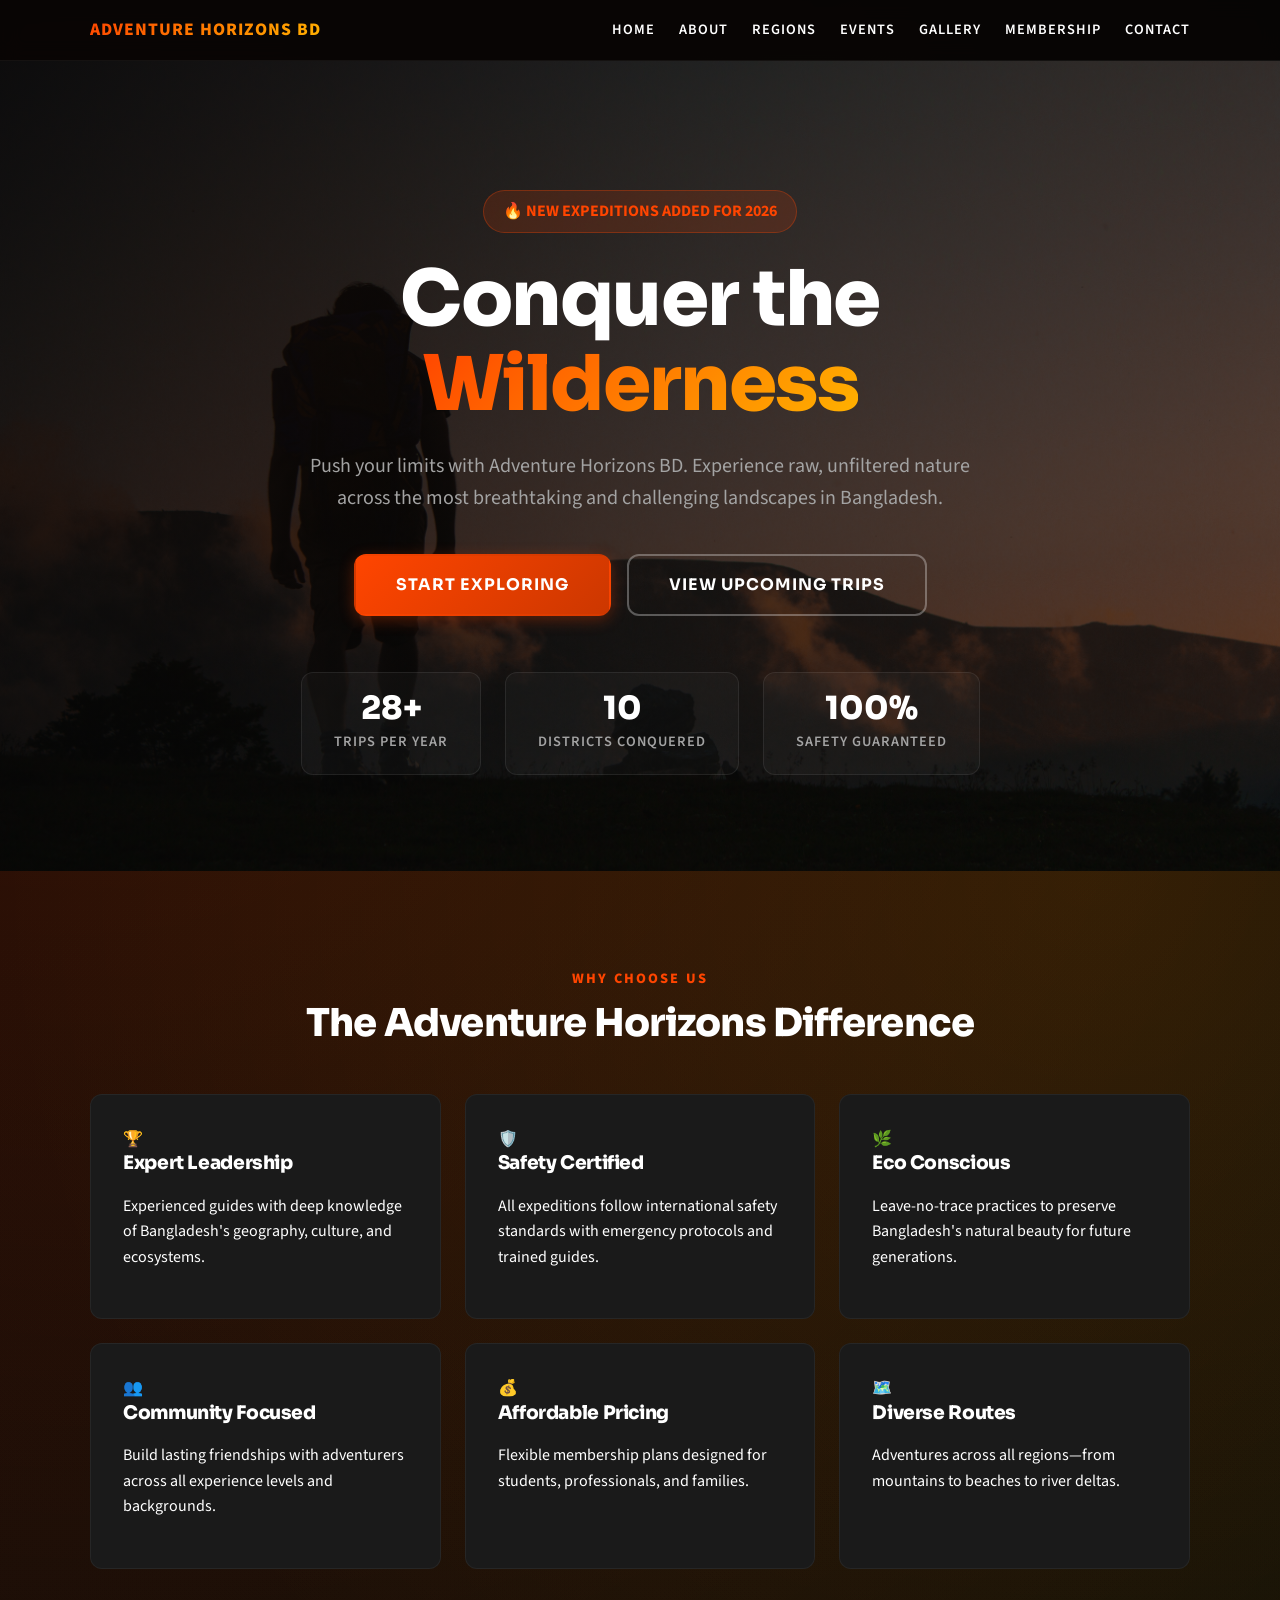
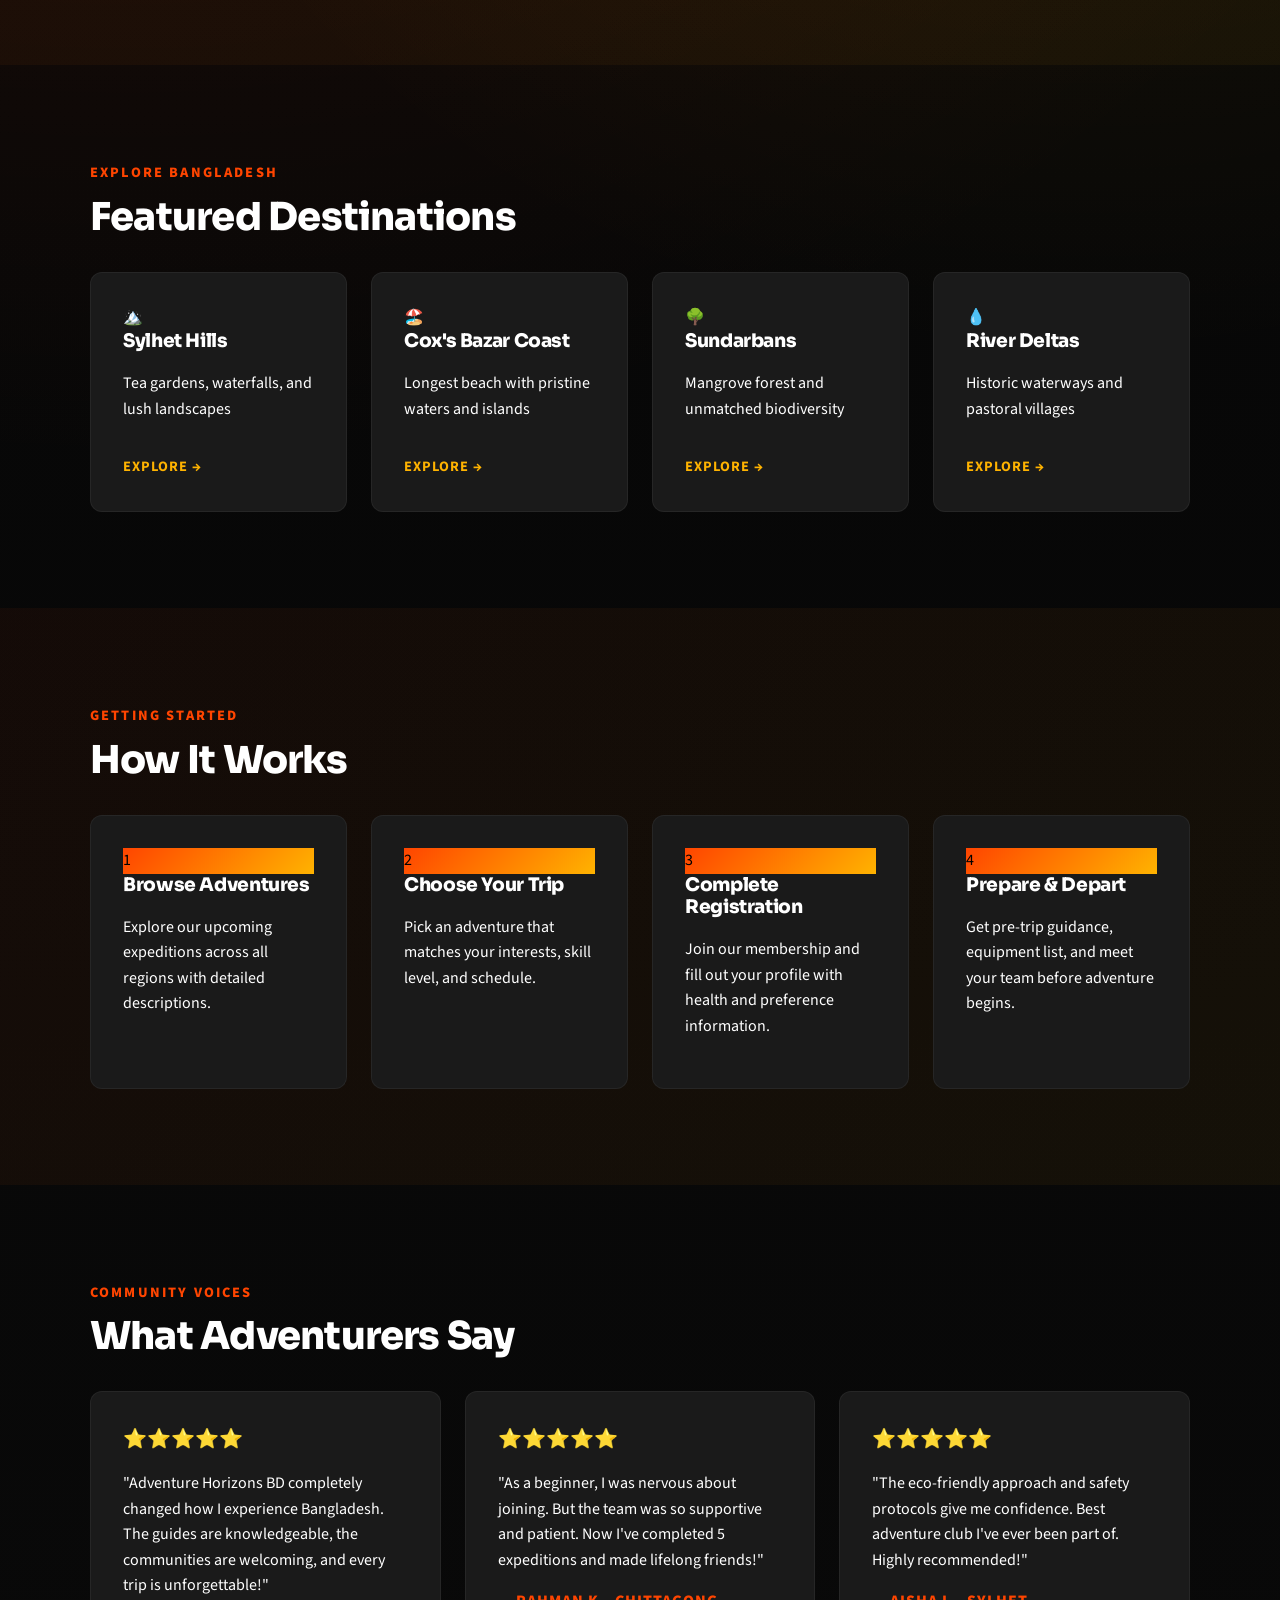
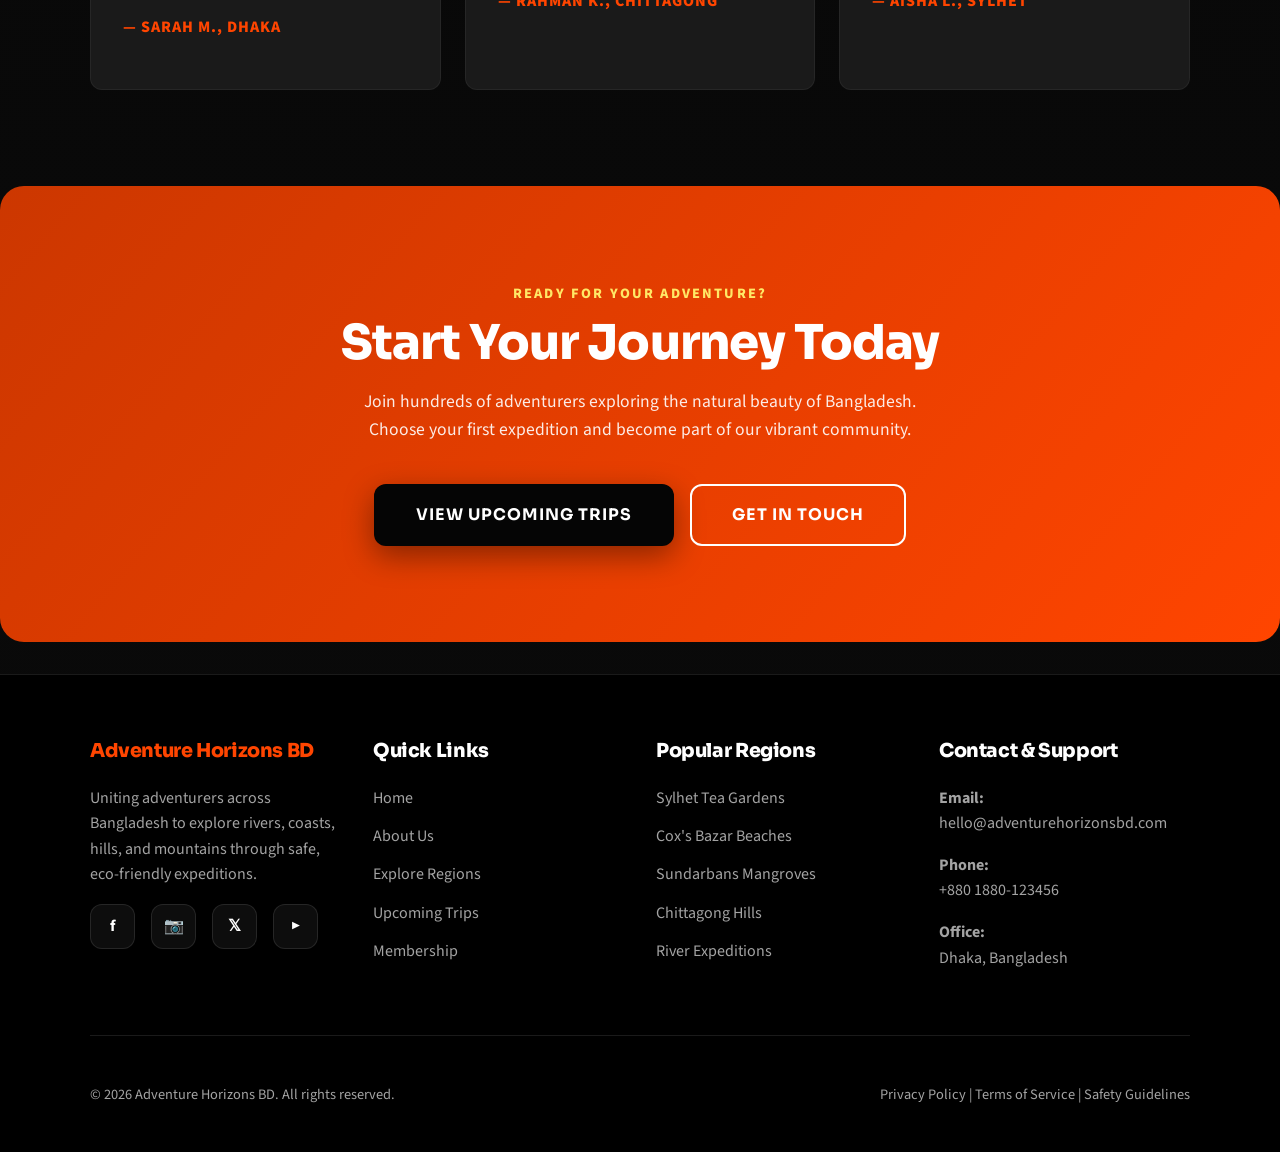
==== commit c239d5dd: "javascript added" ====
--- a/index.html
+++ b/index.html
@@ -23,7 +23,11 @@
           
           <span>Adventure Horizons BD</span>
         </a>
-
+        <button class="menu-toggle" aria-label="Toggle menu">
+          <span></span>
+          <span></span>
+          <span></span>
+        </button>
         <nav aria-label="Main navigation">
           <ul class="nav-list">
             <li><a href="index.html">Home</a></li>
@@ -274,5 +278,9 @@
         </div>
       </div>
     </footer>
+
+    <button id="scrollToTop" aria-label="Scroll to top">↑</button>
+
+    <script src="main.js"></script>
   </body>
 </html>
--- a/styles.css
+++ b/styles.css
@@ -484,4 +484,229 @@
   .nav-list { flex-wrap: wrap; gap: 1rem; }
   .footer-bottom { flex-direction: column; text-align: center; gap: 1rem; }
   .hero-stats { flex-direction: column; }
+}
+
+/* MODAL POP-UP STYLES */
+.modal {
+  display: none;
+  position: fixed;
+  z-index: 100;
+  left: 0;
+  top: 0;
+  width: 100%;
+  height: 100%;
+  background-color: rgba(0, 0, 0, 0.95);
+  animation: fadeInUp 0.3s ease-out;
+}
+
+.modal-content {
+  margin: auto;
+  display: block;
+  width: 80%;
+  max-width: 900px;
+  max-height: 85vh;
+  object-fit: contain;
+  position: absolute;
+  top: 50%;
+  left: 50%;
+  transform: translate(-50%, -50%);
+  animation: scaleUp 0.3s ease-out;
+  border-radius: var(--radius);
+  box-shadow: 0 0 60px rgba(255, 69, 0, 0.3);
+}
+
+#caption {
+  margin: auto;
+  display: block;
+  width: 80%;
+  max-width: 900px;
+  text-align: center;
+  color: var(--accent);
+  padding: 1rem 0;
+  position: absolute;
+  bottom: 20px;
+  left: 50%;
+  transform: translateX(-50%);
+  font-size: 1.1rem;
+  font-weight: 600;
+}
+
+.close {
+  position: absolute;
+  top: 30px;
+  right: 50px;
+  color: var(--accent);
+  font-size: 40px;
+  font-weight: bold;
+  cursor: pointer;
+  transition: all 0.3s ease;
+  z-index: 101;
+}
+
+.close:hover {
+  color: var(--primary);
+  transform: scale(1.2) rotate(90deg);
+}
+
+/* MOBILE MENU TOGGLE */
+.menu-toggle {
+  display: none;
+  flex-direction: column;
+  gap: 6px;
+  background: none;
+  border: none;
+  cursor: pointer;
+  padding: 0.5rem;
+}
+
+.menu-toggle span {
+  width: 28px;
+  height: 3px;
+  background: var(--text);
+  border-radius: 2px;
+  transition: all 0.3s ease;
+}
+
+.menu-toggle.active span:nth-child(1) {
+  transform: rotate(45deg) translate(10px, 10px);
+}
+
+.menu-toggle.active span:nth-child(2) {
+  opacity: 0;
+}
+
+.menu-toggle.active span:nth-child(3) {
+  transform: rotate(-45deg) translate(10px, -10px);
+}
+
+/* ACTIVE NAV LINK */
+.nav-list a.active {
+  color: var(--primary);
+}
+
+.nav-list a.active::after {
+  width: 100%;
+}
+
+/* FORM VALIDATION STYLES */
+.contact-form input.error,
+.contact-form textarea.error,
+.contact-form select.error {
+  border-color: #ff4444 !important;
+  background: rgba(255, 68, 68, 0.1) !important;
+}
+
+.error-message {
+  color: #ff6b6b;
+  font-size: 0.85rem;
+  margin-top: 0.4rem;
+  display: block;
+  animation: slideInLeft 0.3s ease-out;
+}
+
+.form-error-message {
+  background: rgba(255, 68, 68, 0.15);
+  border: 1px solid #ff6b6b;
+  color: #ff9999;
+  padding: 1rem 1.2rem;
+  border-radius: var(--radius);
+  margin-bottom: 1.5rem;
+  animation: slideInLeft 0.3s ease-out;
+}
+
+.form-success-message {
+  background: rgba(76, 175, 80, 0.15);
+  border: 1px solid #4caf50;
+  color: #81c784;
+  padding: 1rem 1.2rem;
+  border-radius: var(--radius);
+  margin-bottom: 1.5rem;
+  animation: slideInLeft 0.3s ease-out;
+  font-weight: 600;
+}
+
+/* SCROLL TO TOP BUTTON */
+#scrollToTop {
+  display: none;
+  position: fixed;
+  bottom: 30px;
+  right: 30px;
+  width: 50px;
+  height: 50px;
+  background: linear-gradient(135deg, var(--primary), var(--primary-dark));
+  color: white;
+  border: none;
+  border-radius: 50%;
+  font-size: 24px;
+  cursor: pointer;
+  z-index: 99;
+  animation: slideInUp 0.3s ease-out;
+  box-shadow: 0 4px 15px rgba(255, 69, 0, 0.3);
+  transition: all 0.3s ease;
+}
+
+#scrollToTop:hover {
+  transform: translateY(-5px) scale(1.1);
+  box-shadow: 0 8px 25px rgba(255, 69, 0, 0.5);
+}
+
+/* RESPONSIVE MOBILE MENU */
+@media (max-width: 768px) {
+  .menu-toggle {
+    display: flex;
+  }
+
+  .nav-list {
+    position: absolute;
+    top: 100%;
+    left: 0;
+    right: 0;
+    background: rgba(5, 5, 5, 0.95);
+    flex-direction: column;
+    gap: 0;
+    max-height: 0;
+    overflow: hidden;
+    transition: max-height 0.3s ease;
+    border-bottom: 1px solid rgba(255, 255, 255, 0.05);
+  }
+
+  .nav-list.active {
+    max-height: 400px;
+  }
+
+  .nav-list li {
+    border-bottom: 1px solid rgba(255, 255, 255, 0.05);
+    animation: none;
+  }
+
+  .nav-list a {
+    display: block;
+    padding: 1rem 1.5rem;
+  }
+
+  .modal-content {
+    width: 90%;
+    max-height: 70vh;
+  }
+
+  #caption {
+    width: 90%;
+    font-size: 0.95rem;
+    bottom: 15px;
+    padding: 0.8rem 0;
+  }
+
+  .close {
+    top: 20px;
+    right: 30px;
+    font-size: 32px;
+  }
+
+  #scrollToTop {
+    bottom: 20px;
+    right: 20px;
+    width: 45px;
+    height: 45px;
+    font-size: 20px;
+  }
 }
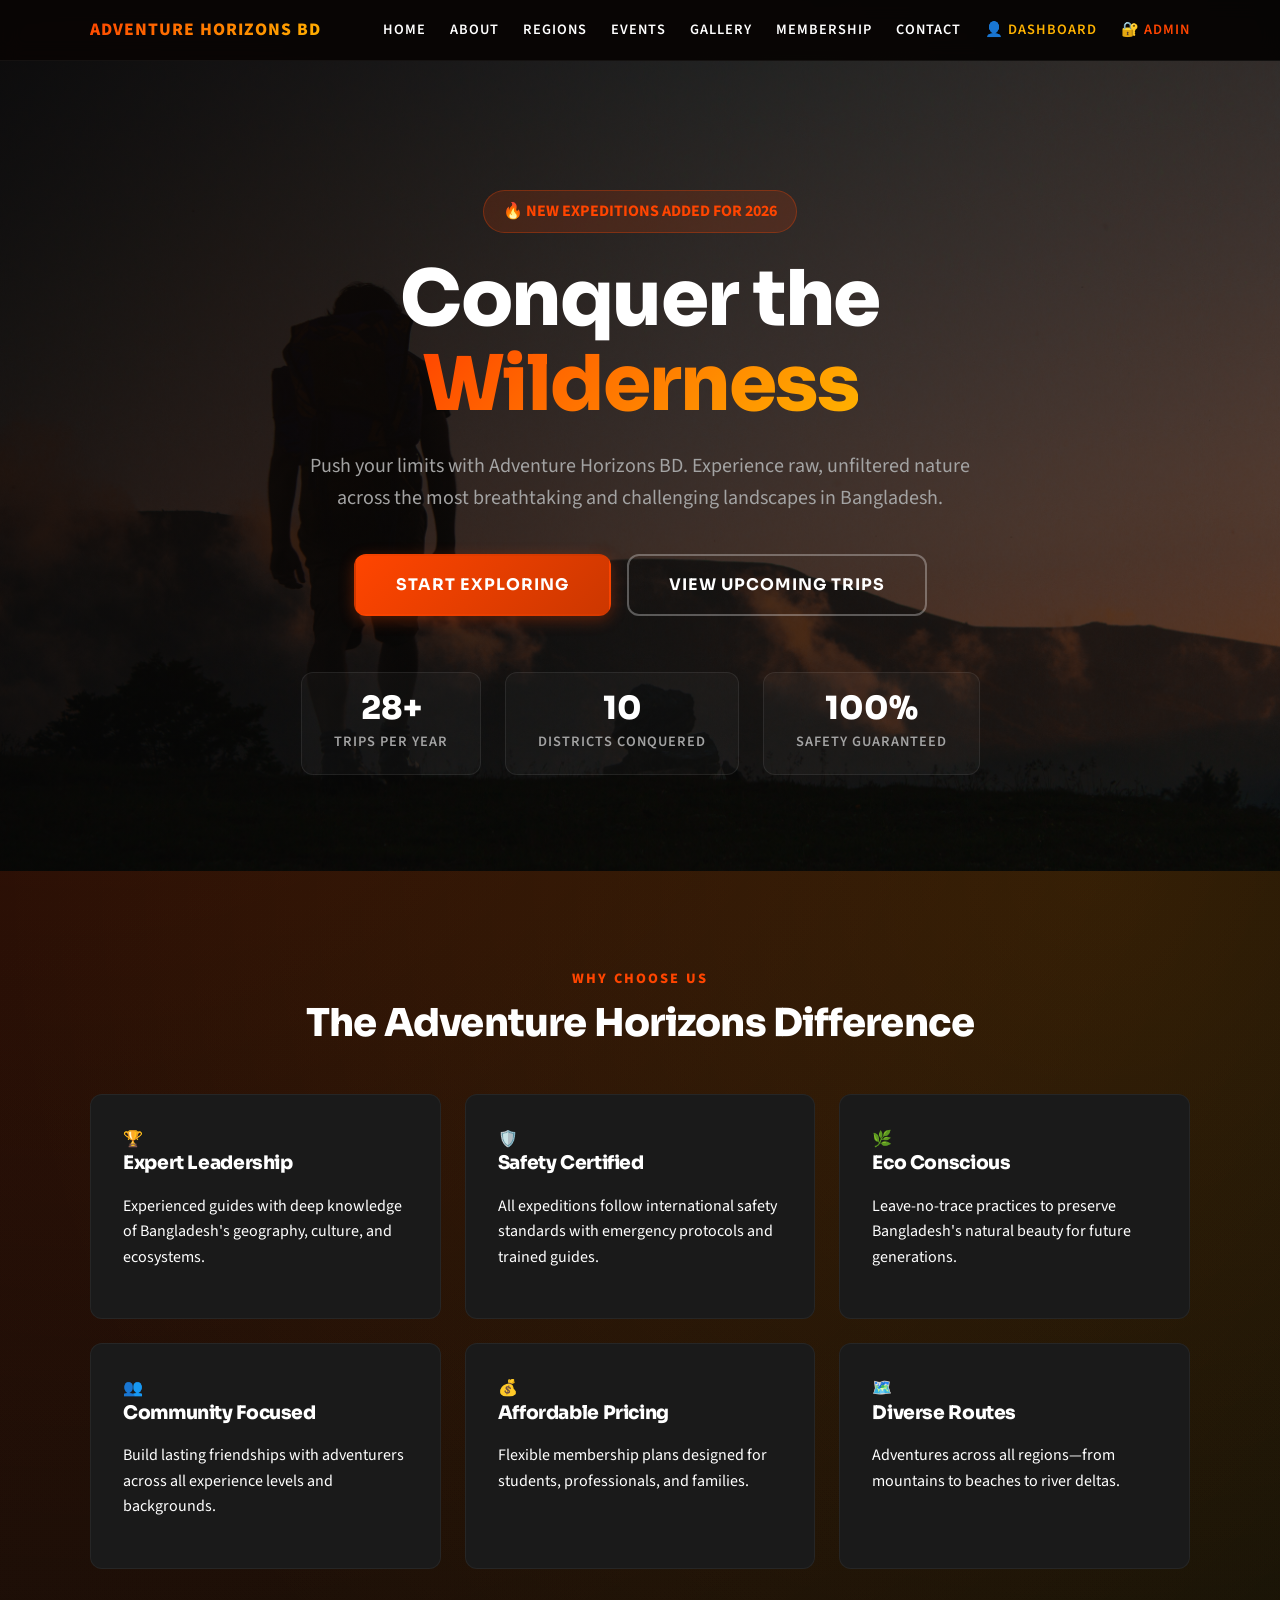
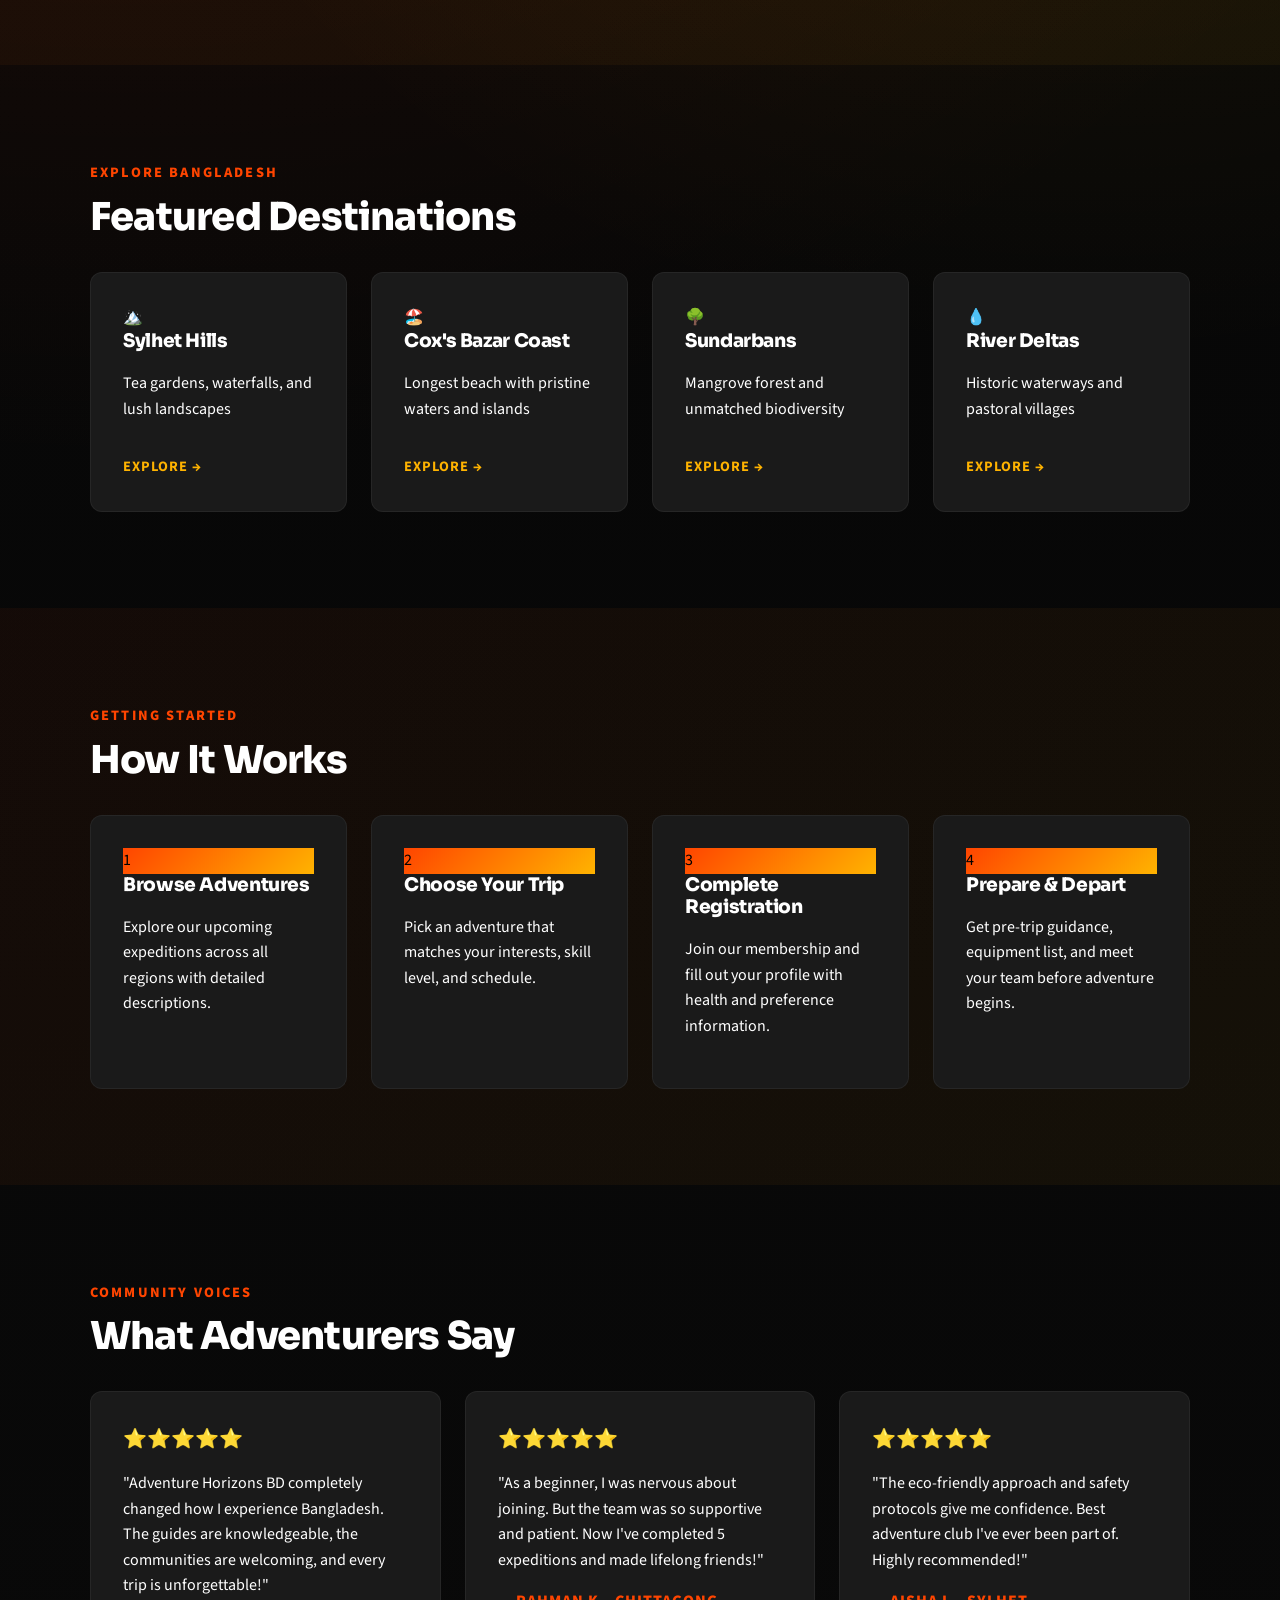
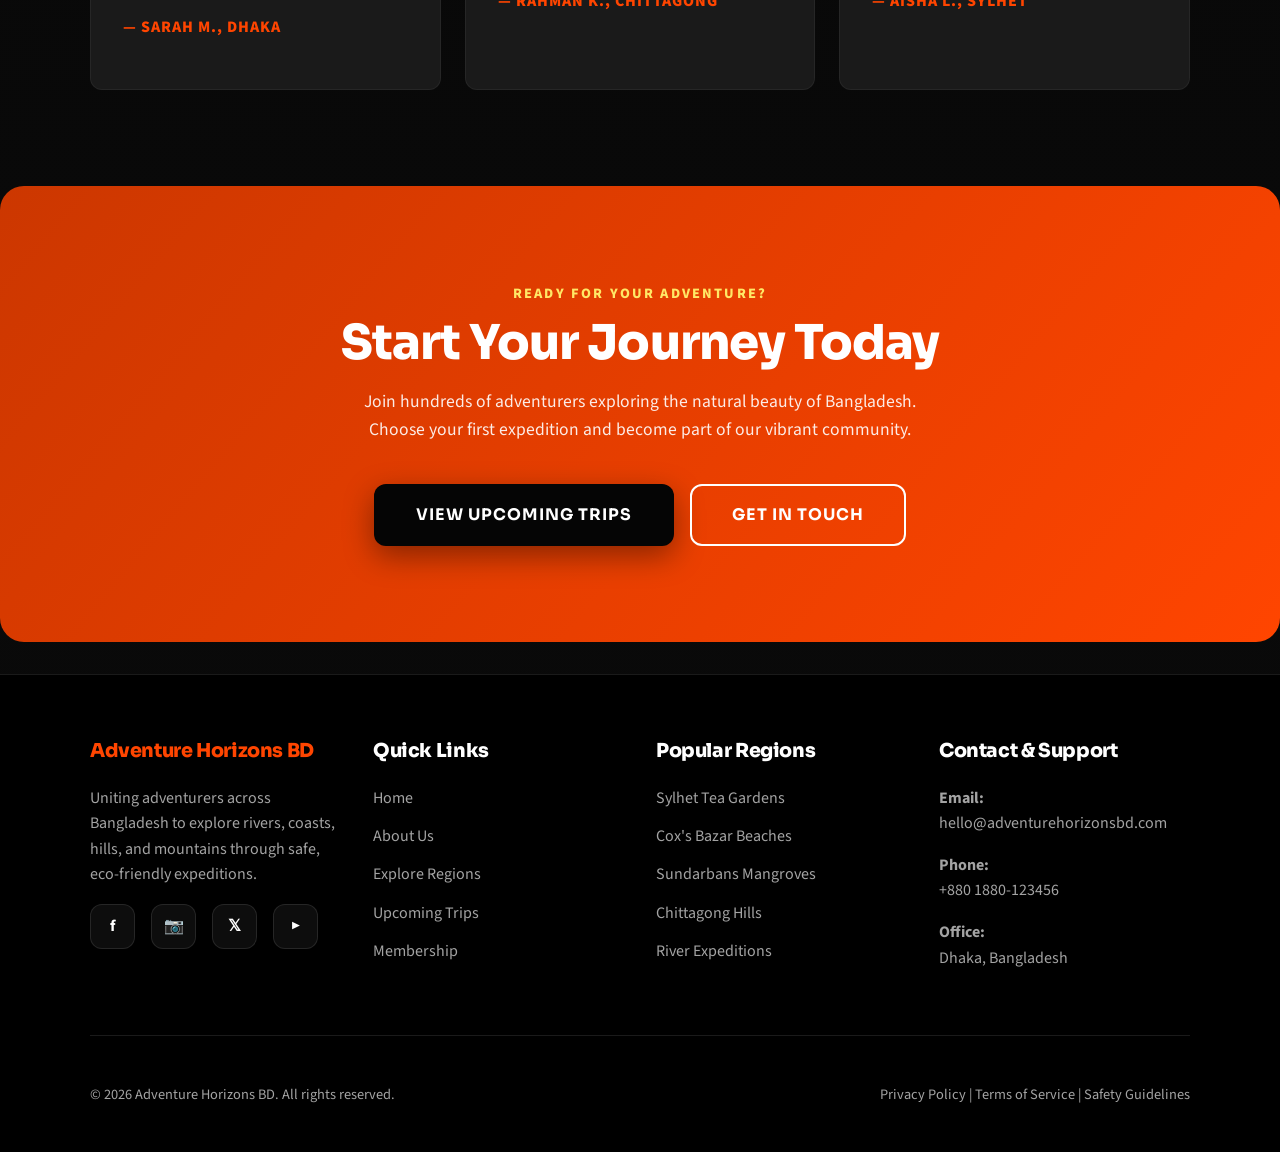
==== commit 0da52b3d: "admin and user panel added, demo user,demo admin also created to access the dashboard" ====
--- a/index.html
+++ b/index.html
@@ -37,6 +37,8 @@
             <li><a href="gallery.html">Gallery</a></li>
             <li><a href="membership.html">Membership</a></li>
             <li><a href="contact.html">Contact</a></li>
+            <li><a href="user.html" style="color: var(--accent);">👤 Dashboard</a></li>
+            <li><a href="admin.html" style="color: var(--primary);">🔐 Admin</a></li>
           </ul>
         </nav>
       </div>
--- a/styles.css
+++ b/styles.css
@@ -709,4 +709,820 @@
     height: 45px;
     font-size: 20px;
   }
+}
+
+/* ===== ADMIN PANEL STYLES ===== */
+.admin-container {
+  min-height: 100vh;
+  padding: 2rem 0;
+}
+
+.login-section {
+  display: flex;
+  align-items: center;
+  justify-content: center;
+  min-height: 80vh;
+  animation: fadeInUp 0.6s ease-out;
+}
+
+.login-card {
+  background: var(--surface);
+  border: 1px solid rgba(255, 255, 255, 0.1);
+  border-radius: var(--radius);
+  padding: 3rem;
+  max-width: 500px;
+  width: 100%;
+  box-shadow: 0 20px 40px rgba(255, 69, 0, 0.1);
+  animation: scaleUp 0.6s ease-out;
+}
+
+.login-card h2 {
+  margin-top: 0;
+  margin-bottom: 2rem;
+  text-align: center;
+  background: linear-gradient(135deg, var(--primary) 0%, var(--accent) 100%);
+  -webkit-background-clip: text;
+  -webkit-text-fill-color: transparent;
+}
+
+.admin-hint {
+  text-align: center;
+  color: var(--muted);
+  font-size: 0.9rem;
+  margin-top: 1rem;
+}
+
+.admin-info-note {
+  background: rgba(76, 175, 80, 0.1);
+  border: 1px solid rgba(76, 175, 80, 0.3);
+  color: #81c784;
+  padding: 1rem 1.2rem;
+  border-radius: 6px;
+  margin-bottom: 2rem;
+  font-size: 0.95rem;
+  font-weight: 500;
+}
+
+.admin-dashboard {
+  animation: fadeInUp 0.6s ease-out;
+}
+
+.admin-dashboard.hidden {
+  display: none;
+}
+
+.admin-nav {
+  background: var(--surface);
+  border-bottom: 1px solid rgba(255, 255, 255, 0.1);
+  margin-bottom: 2rem;
+  sticky: top;
+  top: 60px;
+  z-index: 5;
+}
+
+.admin-tabs {
+  display: flex;
+  gap: 0;
+  flex-wrap: wrap;
+  border-bottom: 1px solid rgba(255, 255, 255, 0.05);
+}
+
+.admin-tab {
+  background: transparent;
+  border: none;
+  color: var(--muted);
+  padding: 1.2rem 1.5rem;
+  font-weight: 600;
+  text-transform: uppercase;
+  letter-spacing: 0.5px;
+  cursor: pointer;
+  transition: all 0.3s ease;
+  border-bottom: 3px solid transparent;
+  font-size: 0.95rem;
+}
+
+.admin-tab:hover {
+  color: var(--text);
+  background: rgba(255, 255, 255, 0.02);
+}
+
+.admin-tab.active {
+  color: var(--primary);
+  border-bottom-color: var(--primary);
+  background: rgba(255, 69, 0, 0.05);
+}
+
+.admin-tab-content {
+  display: none;
+  padding: 2rem 0;
+  animation: fadeInUp 0.4s ease-out;
+}
+
+.admin-tab-content.active {
+  display: block;
+}
+
+.admin-panel {
+  display: grid;
+  grid-template-columns: 1fr 1fr;
+  gap: 2rem;
+  margin-top: 2rem;
+}
+
+.admin-form-section,
+.admin-list-section {
+  background: var(--surface);
+  border: 1px solid rgba(255, 255, 255, 0.1);
+  border-radius: var(--radius);
+  padding: 2rem;
+}
+
+.admin-form-section h3,
+.admin-list-section h3 {
+  margin-top: 0;
+  margin-bottom: 1.5rem;
+  border-bottom: 2px solid rgba(255, 69, 0, 0.2);
+  padding-bottom: 1rem;
+  font-size: 1.3rem;
+}
+
+.form-group {
+  margin-bottom: 1.5rem;
+  display: flex;
+  flex-direction: column;
+}
+
+.form-group label {
+  margin-bottom: 0.5rem;
+  font-weight: 600;
+  color: #fff;
+}
+
+.form-group input,
+.form-group textarea,
+.form-group select {
+  padding: 0.8rem 1rem;
+  border: 1px solid rgba(255, 255, 255, 0.1);
+  border-radius: 6px;
+  background: rgba(255, 255, 255, 0.05);
+  color: #fff;
+  font-family: inherit;
+  font-size: 1rem;
+  transition: all 0.3s ease;
+}
+
+.form-group input:focus,
+.form-group textarea:focus,
+.form-group select:focus {
+  outline: none;
+  background: rgba(255, 255, 255, 0.1);
+  border-color: var(--primary);
+  box-shadow: 0 0 0 3px rgba(255, 69, 0, 0.1);
+}
+
+.form-group textarea {
+  resize: vertical;
+  min-height: 100px;
+  font-family: inherit;
+}
+
+.form-row {
+  display: grid;
+  grid-template-columns: 1fr 1fr;
+  gap: 1rem;
+}
+
+.form-row .form-group {
+  margin-bottom: 1.5rem;
+}
+
+.admin-items-list {
+  display: flex;
+  flex-direction: column;
+  gap: 1rem;
+}
+
+.no-items {
+  text-align: center;
+  color: var(--muted);
+  padding: 2rem;
+  font-style: italic;
+}
+
+.admin-item {
+  background: rgba(255, 255, 255, 0.03);
+  border: 1px solid rgba(255, 255, 255, 0.08);
+  border-radius: 8px;
+  padding: 1.2rem;
+  transition: all 0.3s ease;
+}
+
+.admin-item:hover {
+  background: rgba(255, 255, 255, 0.05);
+  border-color: rgba(255, 69, 0, 0.2);
+}
+
+.admin-item-header {
+  display: flex;
+  justify-content: space-between;
+  align-items: flex-start;
+  margin-bottom: 1rem;
+  gap: 1rem;
+}
+
+.admin-item-header h4 {
+  margin: 0;
+  font-size: 1.1rem;
+}
+
+.admin-item-meta {
+  color: var(--muted);
+  font-size: 0.85rem;
+  margin: 0.3rem 0;
+}
+
+.admin-item-preview {
+  width: 100%;
+  max-height: 200px;
+  object-fit: cover;
+  border-radius: 6px;
+  margin: 1rem 0;
+}
+
+.admin-item-description {
+  color: var(--muted);
+  margin: 0.5rem 0 0;
+  font-size: 0.95rem;
+  line-height: 1.5;
+}
+
+.admin-item-actions {
+  display: flex;
+  gap: 0.5rem;
+}
+
+.btn-sm {
+  padding: 0.6rem 1.2rem !important;
+  font-size: 0.85rem !important;
+}
+
+.btn-danger {
+  background: linear-gradient(135deg, #ff4444, #cc0000) !important;
+  color: #fff !important;
+  box-shadow: 0 4px 15px rgba(255, 68, 68, 0.2) !important;
+}
+
+.btn-danger:hover {
+  transform: translateY(-2px) scale(1.02) !important;
+  box-shadow: 0 8px 20px rgba(255, 68, 68, 0.4) !important;
+}
+
+.btn-success {
+  background: linear-gradient(135deg, #4caf50, #2e7d32) !important;
+  color: #fff !important;
+  box-shadow: 0 4px 15px rgba(76, 175, 80, 0.2) !important;
+}
+
+.btn-success:hover {
+  transform: translateY(-2px) scale(1.02) !important;
+  box-shadow: 0 8px 20px rgba(76, 175, 80, 0.4) !important;
+}
+
+.approved-member {
+  background: rgba(76, 175, 80, 0.05);
+  border-color: rgba(76, 175, 80, 0.2);
+}
+
+.hidden {
+  display: none !important;
+}
+
+/* Responsive Admin Panel */
+@media (max-width: 1024px) {
+  .admin-panel {
+    grid-template-columns: 1fr;
+  }
+
+  .form-row {
+    grid-template-columns: 1fr;
+  }
+}
+
+@media (max-width: 768px) {
+  .admin-tabs {
+    flex-direction: column;
+  }
+
+  .admin-tab {
+    width: 100%;
+    text-align: left;
+    border-bottom: none;
+    border-left: 3px solid transparent;
+    padding: 1rem 1.5rem;
+  }
+
+  .admin-tab.active {
+    border-bottom: none;
+    border-left-color: var(--primary);
+    background: rgba(255, 69, 0, 0.05);
+  }
+
+  .admin-form-section,
+  .admin-list-section {
+    padding: 1.5rem;
+  }
+
+  .admin-item-header {
+    flex-direction: column;
+  }
+
+  .admin-item-actions {
+    width: 100%;
+  }
+
+.admin-item-actions button {
+    flex: 1;
+  }
+
+  .login-card {
+    padding: 2rem;
+  }
+}
+
+/* Upload Method Tabs */
+.upload-method-tabs {
+  display: flex;
+  gap: 0.5rem;
+  margin-bottom: 1rem;
+}
+
+.upload-method-btn {
+  flex: 1;
+  padding: 0.8rem 1rem;
+  background: rgba(255, 255, 255, 0.05);
+  border: 1px solid rgba(255, 255, 255, 0.1);
+  border-radius: 6px;
+  color: var(--muted);
+  font-weight: 600;
+  cursor: pointer;
+  transition: all 0.3s ease;
+}
+
+.upload-method-btn:hover {
+  background: rgba(255, 255, 255, 0.08);
+  border-color: rgba(255, 255, 255, 0.2);
+}
+
+.upload-method-btn.active {
+  background: linear-gradient(135deg, rgba(255, 69, 0, 0.2), rgba(255, 69, 0, 0.1));
+  border-color: var(--primary);
+  color: var(--primary);
+}
+
+.upload-method-content {
+  display: none;
+}
+
+.upload-method-content.active {
+  display: block;
+}
+
+.form-group input[type="file"] {
+  cursor: pointer;
+  padding: 0.8rem !important;
+}
+
+/* ===== USER DASHBOARD STYLES ===== */
+.user-container {
+  min-height: 100vh;
+  padding: 2rem 0;
+}
+
+.user-section {
+  display: flex;
+  align-items: center;
+  justify-content: center;
+  min-height: 80vh;
+  animation: fadeInUp 0.6s ease-out;
+}
+
+.user-section.hidden {
+  display: none;
+}
+
+.user-dashboard {
+  animation: fadeInUp 0.6s ease-out;
+}
+
+.user-dashboard.hidden {
+  display: none;
+}
+
+.dashboard-header {
+  background: linear-gradient(135deg, rgba(255, 69, 0, 0.1), rgba(255, 179, 0, 0.05));
+  border-bottom: 1px solid rgba(255, 255, 255, 0.1);
+  padding: 2.5rem 0;
+  margin-bottom: 2rem;
+  margin-top: 60px;
+}
+
+.header-content {
+  display: flex;
+  justify-content: space-between;
+  align-items: center;
+  flex-wrap: wrap;
+  gap: 2rem;
+}
+
+.header-content h2 {
+  margin: 0;
+  font-size: 2rem;
+  background: linear-gradient(135deg, var(--primary) 0%, var(--accent) 100%);
+  -webkit-background-clip: text;
+  -webkit-text-fill-color: transparent;
+}
+
+.member-info {
+  color: var(--muted);
+  font-size: 0.95rem;
+  margin: 0.5rem 0 0;
+}
+
+.header-actions {
+  display: flex;
+  gap: 1rem;
+}
+
+.user-nav {
+  background: var(--surface);
+  border-bottom: 1px solid rgba(255, 255, 255, 0.1);
+  margin-bottom: 2rem;
+  sticky: top;
+  top: 60px;
+  z-index: 5;
+}
+
+.user-tabs {
+  display: flex;
+  gap: 0;
+  flex-wrap: wrap;
+  border-bottom: 1px solid rgba(255, 255, 255, 0.05);
+}
+
+.user-tab {
+  background: transparent;
+  border: none;
+  color: var(--muted);
+  padding: 1.2rem 1.5rem;
+  font-weight: 600;
+  text-transform: uppercase;
+  letter-spacing: 0.5px;
+  cursor: pointer;
+  transition: all 0.3s ease;
+  border-bottom: 3px solid transparent;
+  font-size: 0.95rem;
+}
+
+.user-tab:hover {
+  color: var(--text);
+  background: rgba(255, 255, 255, 0.02);
+}
+
+.user-tab.active {
+  color: var(--accent);
+  border-bottom-color: var(--accent);
+  background: rgba(255, 179, 0, 0.05);
+}
+
+.user-tab-content {
+  display: none;
+  padding: 2rem 0;
+  animation: fadeInUp 0.4s ease-out;
+}
+
+.user-tab-content.active {
+  display: block;
+}
+
+.user-tab-content h3 {
+  font-size: 1.8rem;
+  margin-top: 0;
+  margin-bottom: 0.5rem;
+}
+
+.section-subtitle {
+  color: var(--muted);
+  font-size: 1.05rem;
+  margin-bottom: 2rem;
+}
+
+.user-panel {
+  display: grid;
+  grid-template-columns: 1fr 350px;
+  gap: 2rem;
+  margin-top: 2rem;
+}
+
+.user-panel-full {
+  display: flex;
+  flex-direction: column;
+  gap: 3rem;
+}
+
+.user-form-section,
+.user-info-card {
+  background: var(--surface);
+  border: 1px solid rgba(255, 255, 255, 0.1);
+  border-radius: var(--radius);
+  padding: 2rem;
+}
+
+.user-info-card {
+  height: fit-content;
+}
+
+.user-info-card h4 {
+  margin-top: 0;
+  margin-bottom: 1.5rem;
+  color: var(--accent);
+  font-size: 1.1rem;
+}
+
+.user-info-card ul {
+  list-style: none;
+  padding: 0;
+  margin: 0;
+}
+
+.user-info-card li {
+  padding: 0.6rem 0;
+  color: var(--muted);
+  border-bottom: 1px solid rgba(255, 255, 255, 0.05);
+  padding-left: 1.5rem;
+  position: relative;
+}
+
+.user-info-card li:last-child {
+  border-bottom: none;
+}
+
+.user-info-card li:before {
+  content: "✓";
+  position: absolute;
+  left: 0;
+  color: var(--accent);
+  font-weight: bold;
+}
+
+.uploads-section {
+  background: var(--surface);
+  border: 1px solid rgba(255, 255, 255, 0.1);
+  border-radius: var(--radius);
+  padding: 2rem;
+}
+
+.uploads-section h4 {
+  margin-top: 0;
+  margin-bottom: 1.5rem;
+  font-size: 1.2rem;
+  border-bottom: 2px solid rgba(255, 69, 0, 0.2);
+  padding-bottom: 1rem;
+}
+
+.user-items-list {
+  display: flex;
+  flex-direction: column;
+  gap: 1rem;
+}
+
+.user-item {
+  background: rgba(255, 255, 255, 0.03);
+  border: 1px solid rgba(255, 255, 255, 0.08);
+  border-radius: 8px;
+  padding: 1.2rem;
+  transition: all 0.3s ease;
+}
+
+.user-item:hover {
+  background: rgba(255, 255, 255, 0.05);
+  border-color: rgba(255, 69, 0, 0.2);
+}
+
+.user-item.review-item {
+  background: rgba(255, 179, 0, 0.03);
+}
+
+.user-item.review-item:hover {
+  border-color: rgba(255, 179, 0, 0.3);
+}
+
+.user-item-header {
+  display: flex;
+  justify-content: space-between;
+  align-items: flex-start;
+  margin-bottom: 1rem;
+  gap: 1rem;
+}
+
+.user-item-header h4 {
+  margin: 0;
+  font-size: 1.1rem;
+}
+
+.user-item-meta {
+  color: var(--muted);
+  font-size: 0.85rem;
+  margin: 0.3rem 0;
+}
+
+.user-item-preview {
+  width: 100%;
+  max-height: 200px;
+  object-fit: cover;
+  border-radius: 6px;
+  margin: 1rem 0;
+}
+
+.user-item-description {
+  color: var(--muted);
+  margin: 0.5rem 0 0;
+  font-size: 0.95rem;
+  line-height: 1.5;
+}
+
+.rating-input {
+  display: flex;
+  align-items: center;
+  gap: 1rem;
+}
+
+.stars {
+  display: flex;
+  gap: 0.3rem;
+  font-size: 1.5rem;
+}
+
+.star {
+  cursor: pointer;
+  color: rgba(255, 179, 0, 0.3);
+  transition: all 0.2s ease;
+}
+
+.star:hover,
+.star.active {
+  color: var(--accent);
+  transform: scale(1.2);
+}
+
+.rating-text {
+  color: var(--muted);
+  font-size: 0.9rem;
+  min-width: 80px;
+}
+
+.no-items,
+.no-reviews {
+  text-align: center;
+  color: var(--muted);
+  padding: 2rem;
+  font-style: italic;
+}
+
+/* Community Section */
+.community-section {
+  padding: 6rem 0;
+}
+
+/* Responsive User Dashboard */
+@media (max-width: 1024px) {
+  .user-panel {
+    grid-template-columns: 1fr;
+  }
+}
+
+@media (max-width: 768px) {
+  .user-tabs {
+    flex-direction: column;
+  }
+
+  .user-tab {
+    width: 100%;
+    text-align: left;
+    border-bottom: none;
+    border-left: 3px solid transparent;
+    padding: 1rem 1.5rem;
+  }
+
+  .user-tab.active {
+    border-bottom: none;
+    border-left-color: var(--accent);
+    background: rgba(255, 179, 0, 0.05);
+  }
+
+  .header-content {
+    flex-direction: column;
+    align-items: flex-start;
+  }
+
+  .header-content h2 {
+    font-size: 1.5rem;
+  }
+
+  .user-form-section,
+  .user-info-card {
+    padding: 1.5rem;
+  }
+
+  .user-item-header {
+    flex-direction: column;
+  }
+
+  .form-row {
+    grid-template-columns: 1fr;
+  }
+}
+
+/* ===== MEMBERSHIP APPLICATION FORM ===== */
+.membership-form-container {
+  max-width: 600px;
+  margin: 0 auto;
+  background: var(--surface);
+  border: 1px solid rgba(255, 255, 255, 0.1);
+  border-radius: var(--radius);
+  padding: 2.5rem;
+  animation: scaleUp 0.6s ease-out;
+}
+
+.membership-form-container form {
+  display: flex;
+  flex-direction: column;
+  gap: 1.5rem;
+}
+
+.membership-form-container .form-group {
+  display: flex;
+  flex-direction: column;
+}
+
+.membership-form-container label {
+  display: block;
+  color: #fff;
+  font-weight: 600;
+  margin-bottom: 0.6rem;
+  font-size: 0.95rem;
+}
+
+.membership-form-container input,
+.membership-form-container select,
+.membership-form-container textarea {
+  width: 100%;
+  padding: 0.9rem 1rem;
+  border-radius: 6px;
+  border: 1px solid rgba(255, 255, 255, 0.1);
+  background: rgba(255, 255, 255, 0.05);
+  color: #fff;
+  font-family: inherit;
+  font-size: 1rem;
+  transition: all 0.3s ease;
+}
+
+.membership-form-container input::placeholder,
+.membership-form-container textarea::placeholder {
+  color: rgba(255, 255, 255, 0.5);
+}
+
+.membership-form-container input:focus,
+.membership-form-container select:focus,
+.membership-form-container textarea:focus {
+  outline: none;
+  background: rgba(255, 255, 255, 0.1);
+  border-color: var(--primary);
+  box-shadow: 0 0 0 3px rgba(255, 69, 0, 0.1);
+}
+
+.membership-form-container select {
+  appearance: none;
+  background-image: url("data:image/svg+xml;charset=UTF-8,%3csvg xmlns='http://www.w3.org/2000/svg' viewBox='0 0 24 24' fill='none' stroke='%23ffffff' stroke-width='2' stroke-linecap='round' stroke-linejoin='round'%3e%3cpolyline points='6 9 12 15 18 9'%3e%3c/polyline%3e%3c/svg%3e");
+  background-repeat: no-repeat;
+  background-position: right 1rem center;
+  background-size: 1.2em;
+  padding-right: 2.5rem;
+}
+
+.membership-form-container select option {
+  background: #1a1a1a;
+  color: #fff;
+  padding: 0.5rem;
+}
+
+.membership-form-container textarea {
+  resize: vertical;
+  min-height: 120px;
+  font-family: inherit;
+}
+
+@media (max-width: 768px) {
+  .membership-form-container {
+    padding: 1.5rem;
+  }
 }
